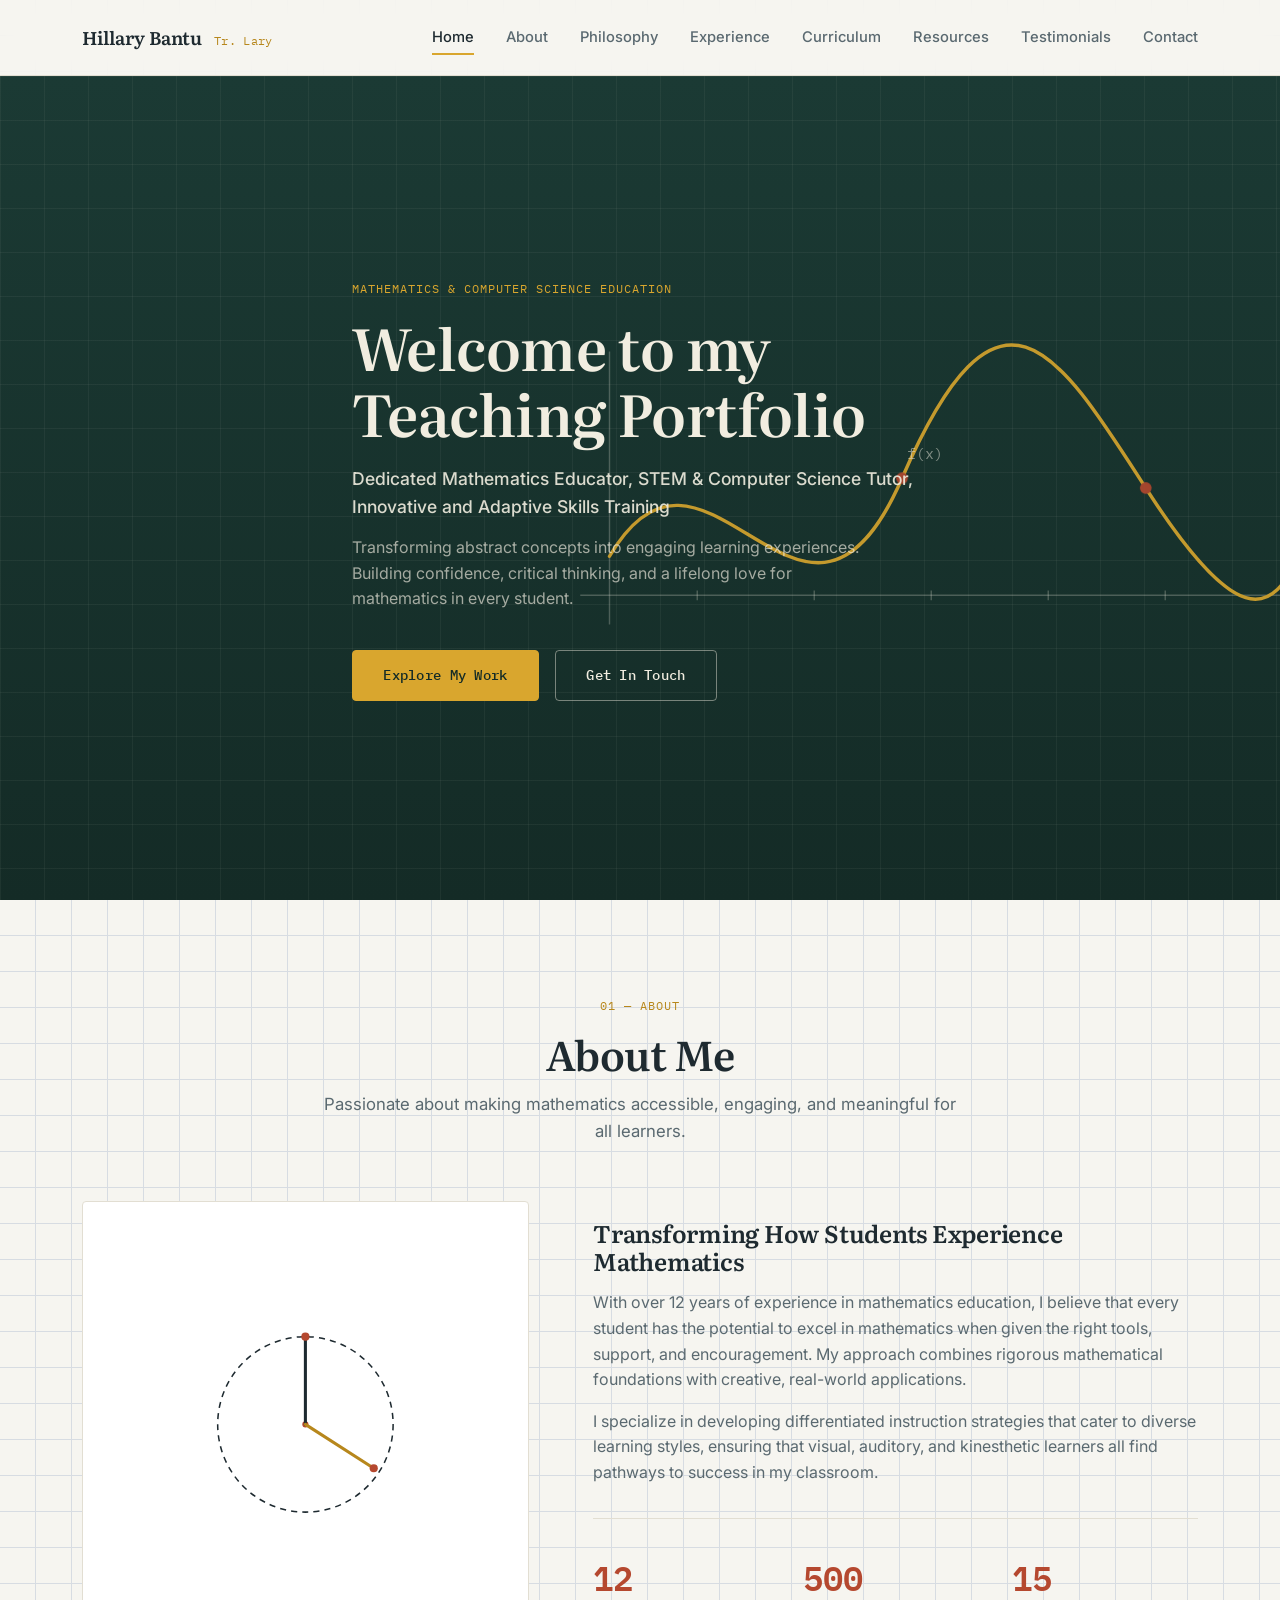
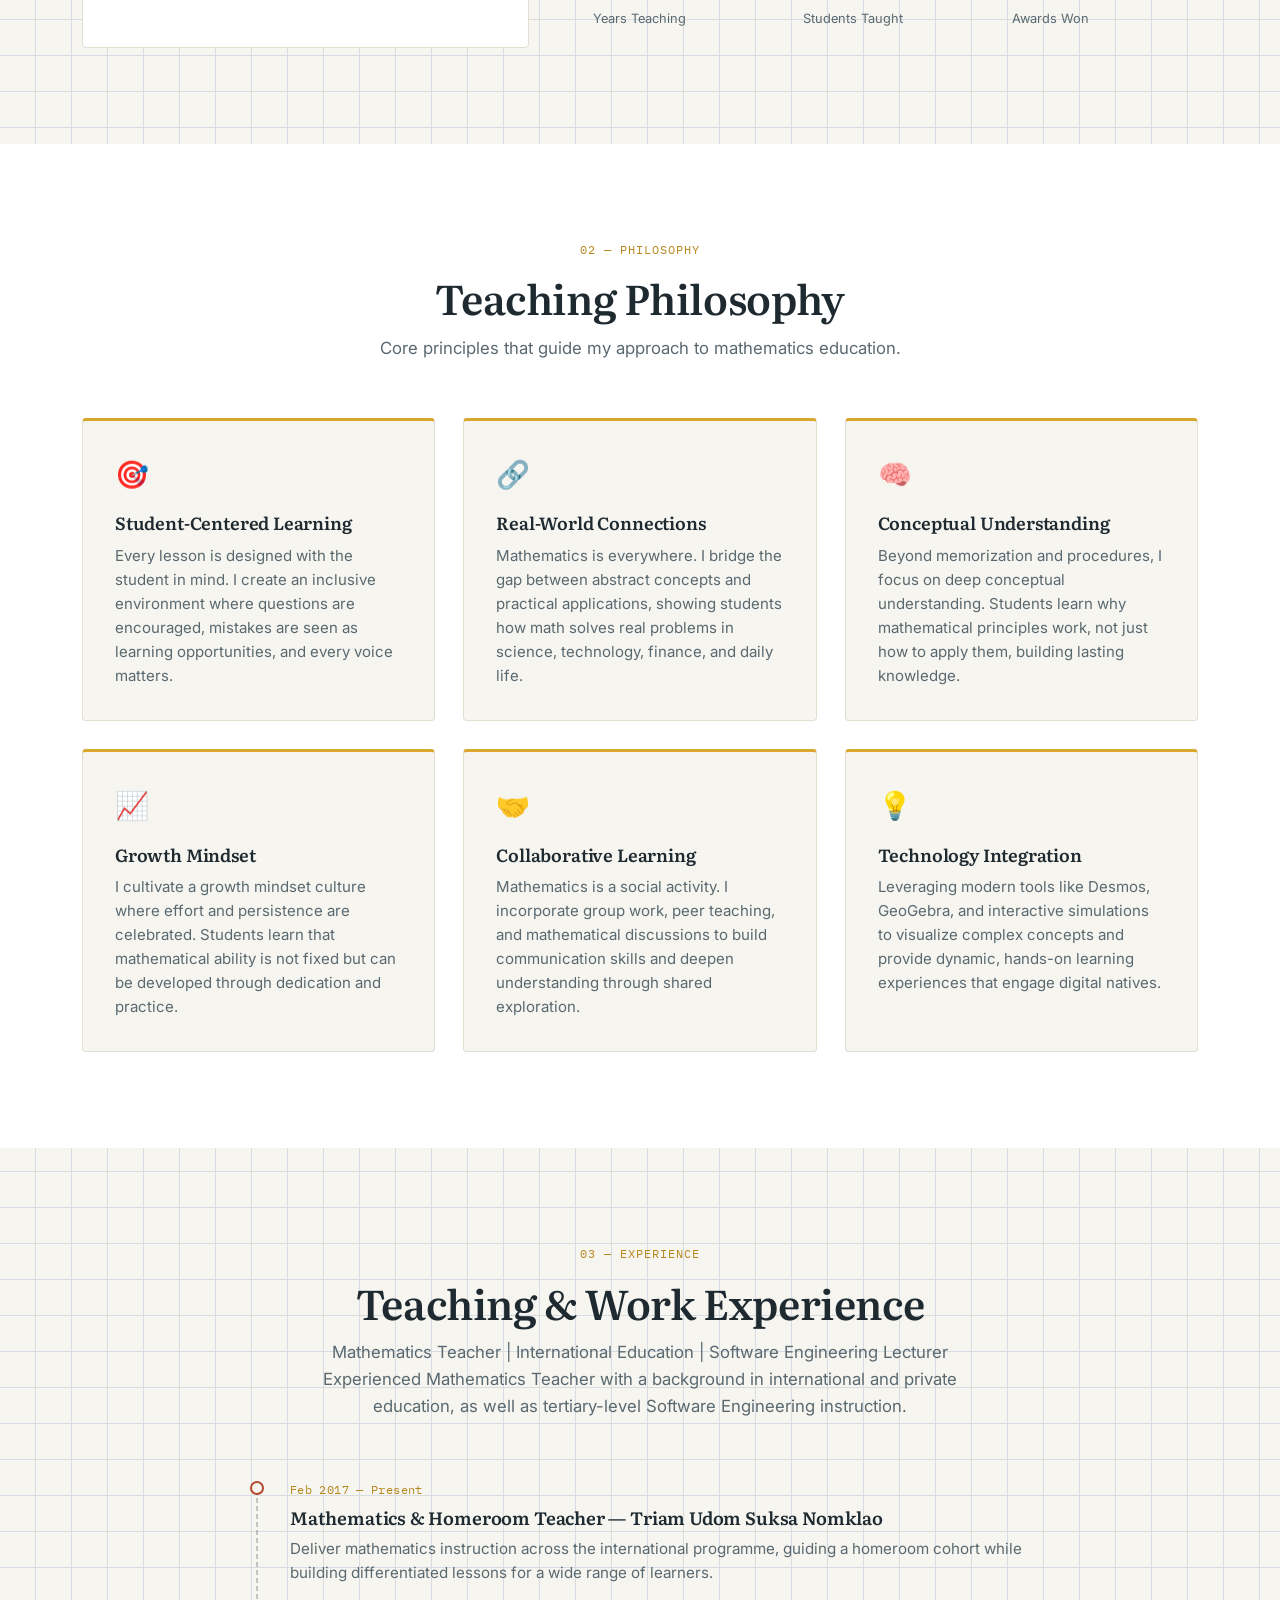
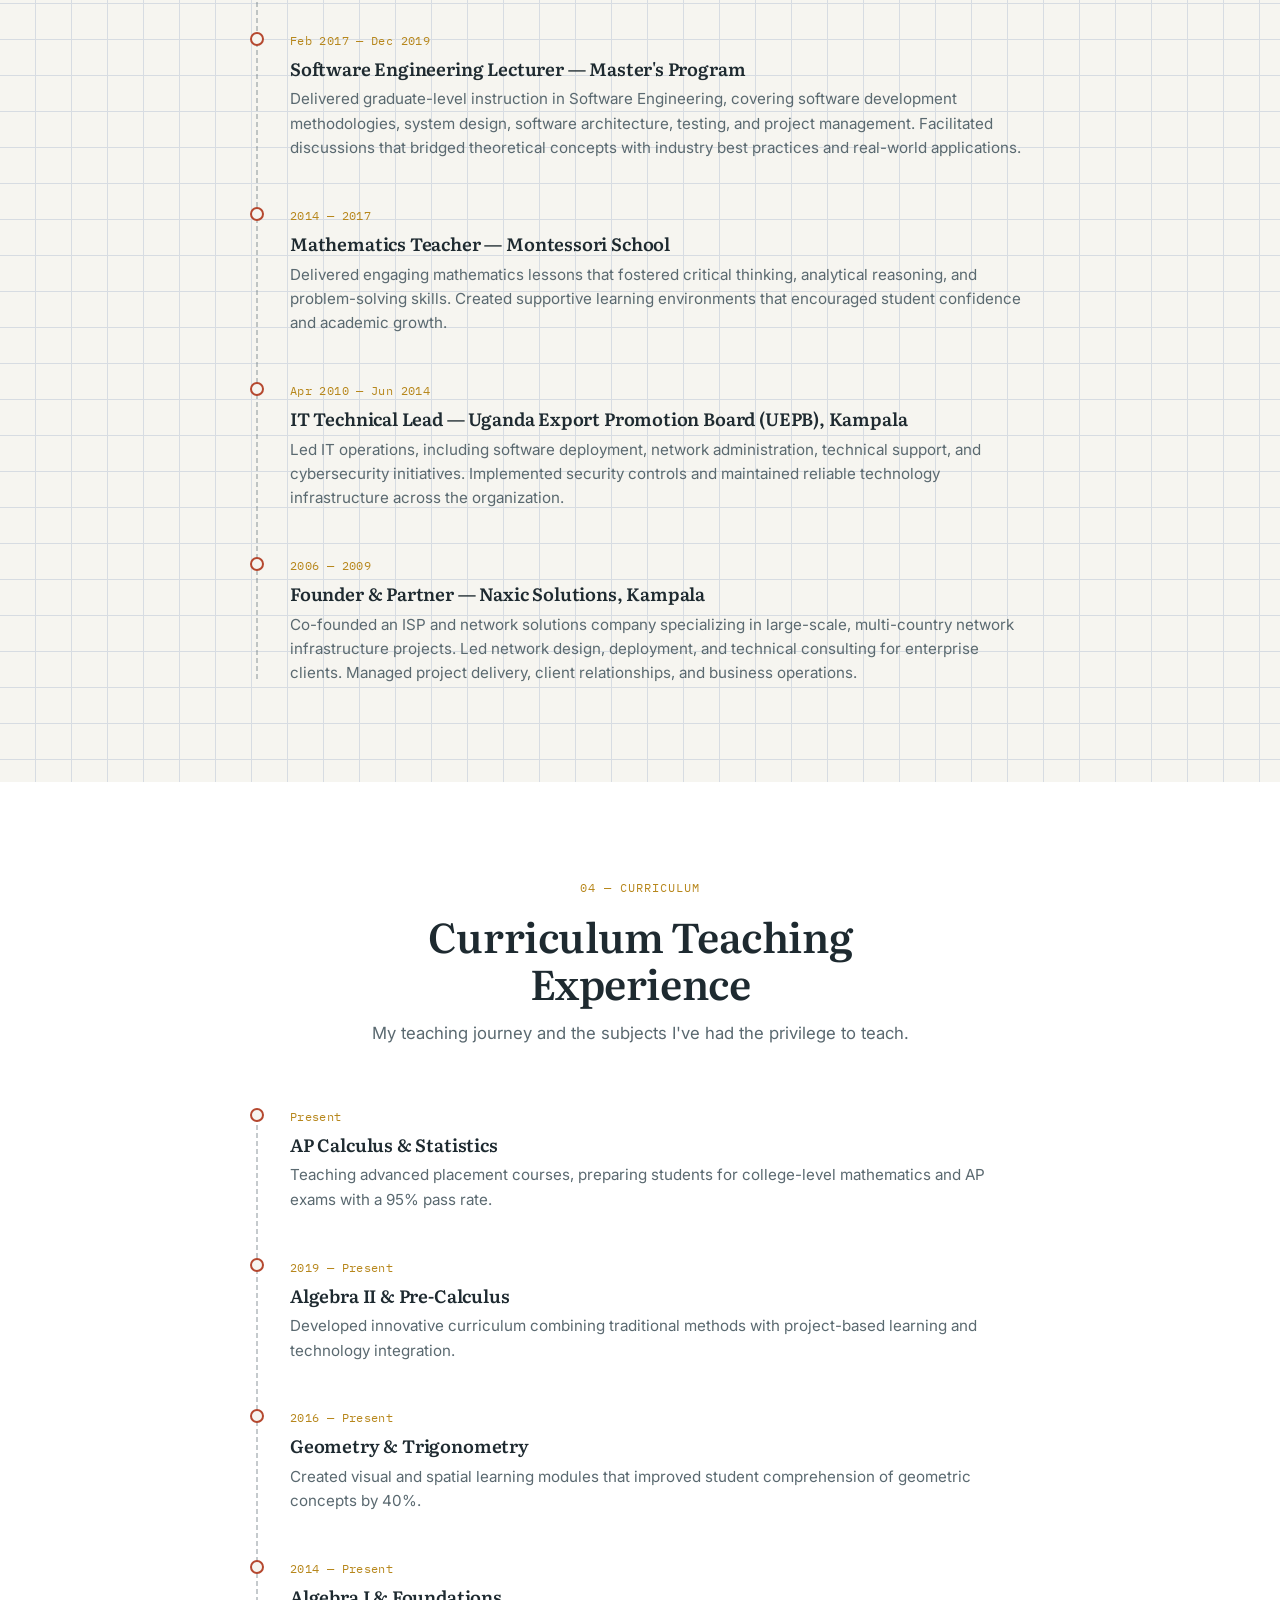
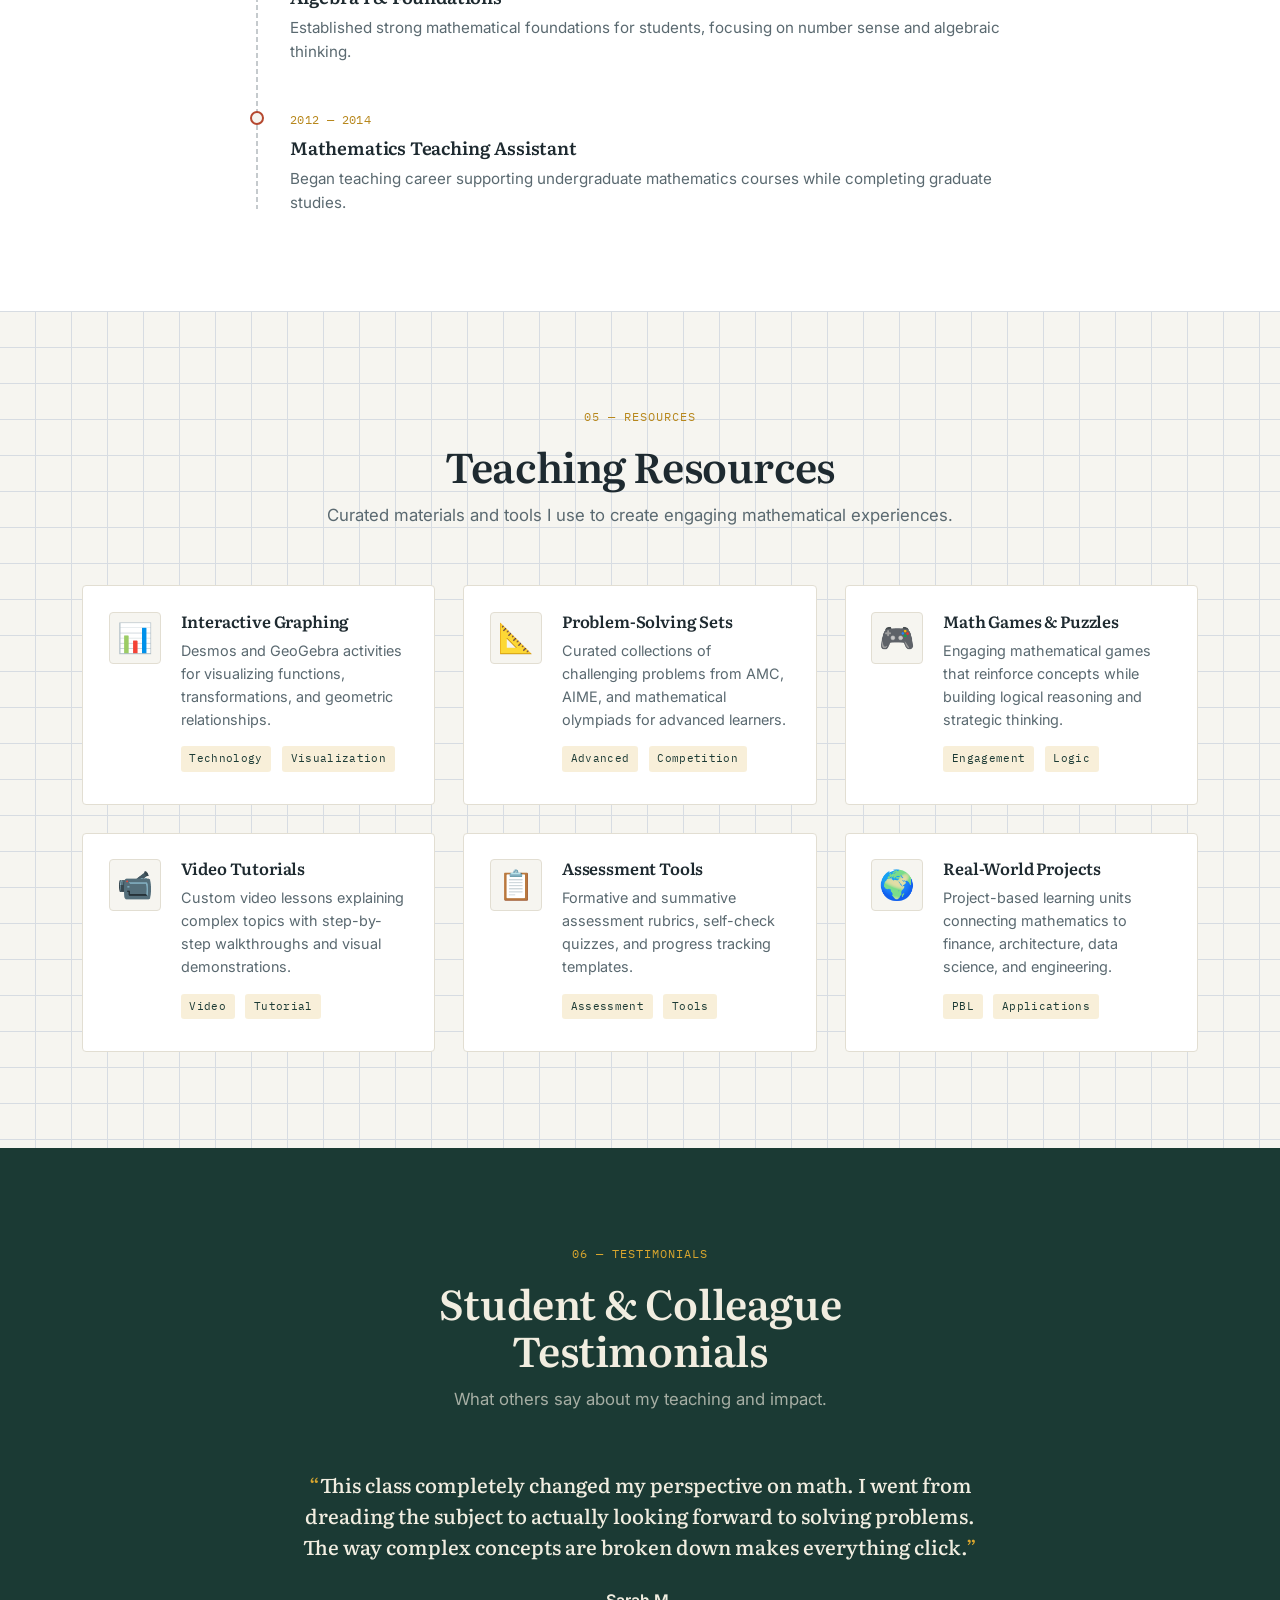
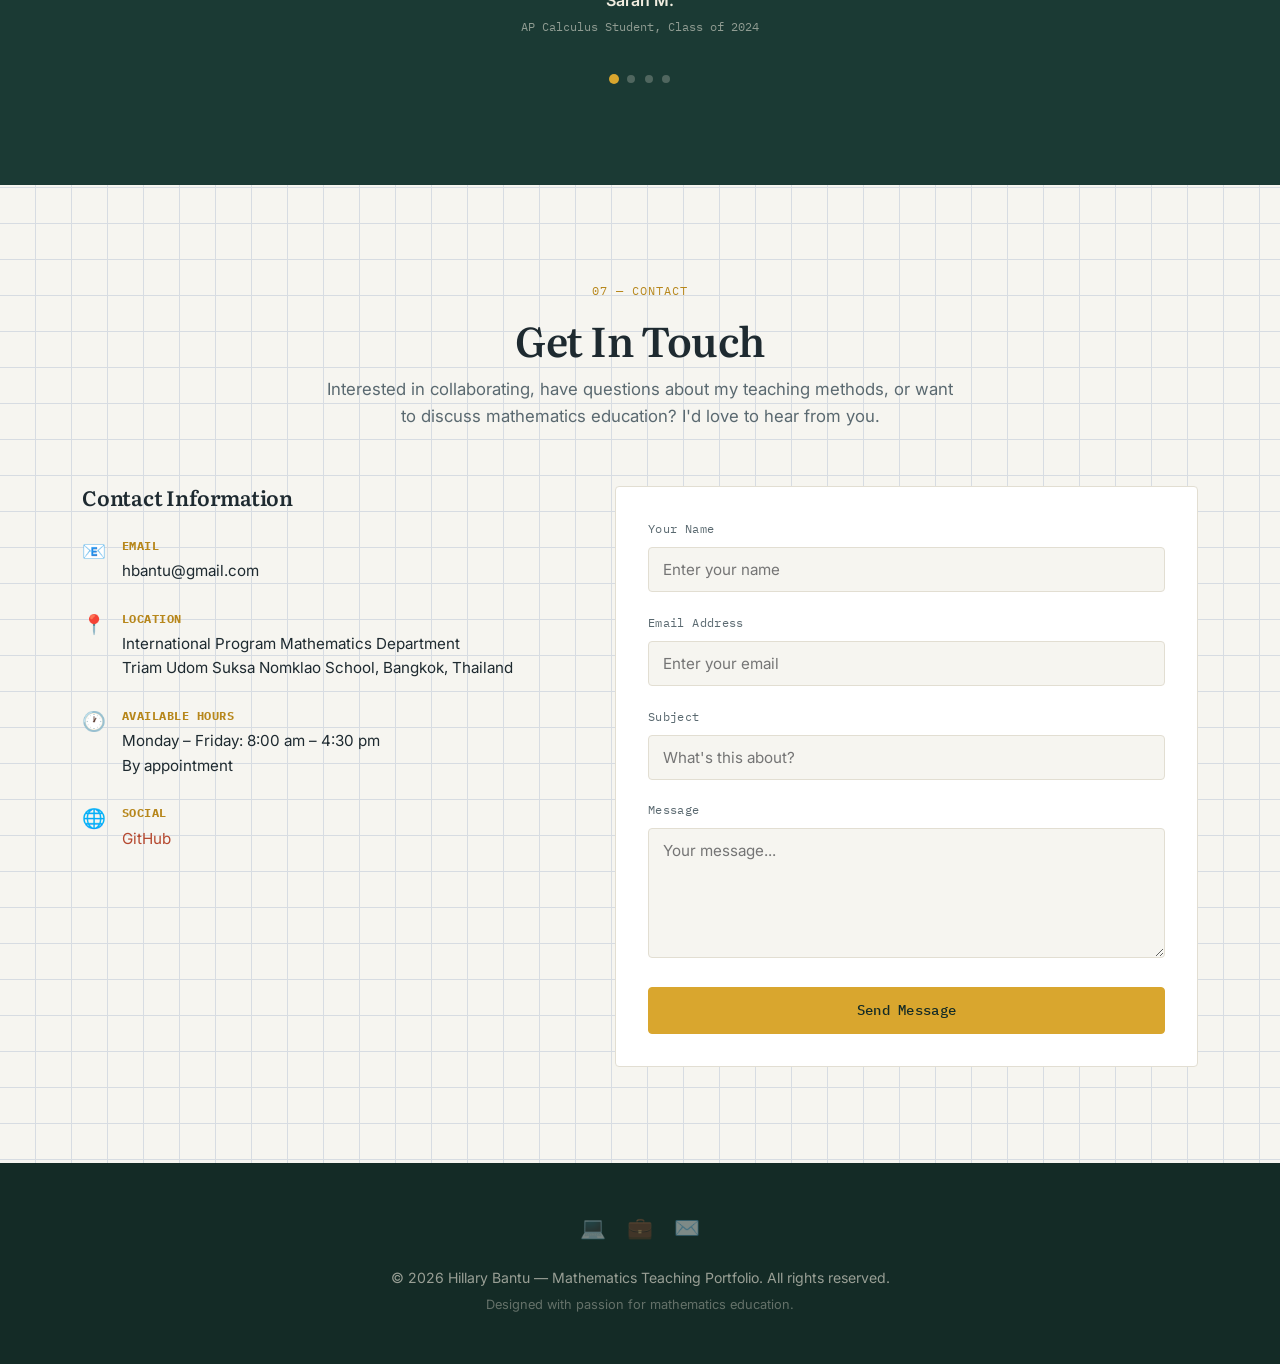
==== index.html @ 043aad36 "Revamp design, accessibility, and scripts Large visual and behavior overhaul: replaced and refactore" ====
<!DOCTYPE html>
<html lang="en">
<head>
    <meta charset="UTF-8">
    <meta name="viewport" content="width=device-width, initial-scale=1.0">
    <title>Mr. Hillary Bantu — Teaching Profile</title>
    <meta name="description" content="Professional mathematics teaching portfolio showcasing curriculum, resources, and educational philosophy.">

    <!-- CSS -->
    <link rel="stylesheet" href="css/style.css">

    <!-- Google Fonts: Literata (display), Inter (body), IBM Plex Mono (data / labels) -->
    <link rel="preconnect" href="https://fonts.googleapis.com">
    <link rel="preconnect" href="https://fonts.gstatic.com" crossorigin>
    <link href="https://fonts.googleapis.com/css2?family=Literata:opsz,wght@7..72,500;7..72,600;7..72,700&family=Inter:wght@400;500;600;700&family=IBM+Plex+Mono:wght@400;500;600&display=swap" rel="stylesheet">

    <!-- Favicon -->
    <link rel="icon" href="data:image/svg+xml,<svg xmlns='http://www.w3.org/2000/svg' viewBox='0 0 100 100'><text y='.9em' font-size='90'>📐</text></svg>">
</head>
<body>

    <!-- Navigation -->
    <nav class="navbar">
        <div class="nav-container">
            <a href="#home" class="logo">Hillary Bantu <span>Tr. Lary</span></a>
            <ul class="nav-links">
                <li><a href="#home" class="active">Home</a></li>
                <li><a href="#about">About</a></li>
                <li><a href="#philosophy">Philosophy</a></li>
                <li><a href="#experience">Experience</a></li>
                <li><a href="#curriculum">Curriculum</a></li>
                <li><a href="#resources">Resources</a></li>
                <li><a href="#testimonials">Testimonials</a></li>
                <li><a href="#contact">Contact</a></li>
            </ul>
            <button class="mobile-menu-btn" aria-label="Toggle menu" aria-expanded="false">☰</button>
        </div>
    </nav>

    <!-- Hero Section -->
    <section id="home" class="hero">
        <div class="hero-grid-overlay" aria-hidden="true"></div>

        <svg class="hero-plot" viewBox="0 0 800 320" preserveAspectRatio="xMidYMid meet" aria-hidden="true">
            <line class="axis-line" x1="30" y1="270" x2="770" y2="270"></line>
            <line class="axis-line" x1="60" y1="300" x2="60" y2="20"></line>
            <g class="tick-marks">
                <line x1="150" y1="265" x2="150" y2="275"></line>
                <line x1="270" y1="265" x2="270" y2="275"></line>
                <line x1="390" y1="265" x2="390" y2="275"></line>
                <line x1="510" y1="265" x2="510" y2="275"></line>
                <line x1="630" y1="265" x2="630" y2="275"></line>
                <line x1="750" y1="265" x2="750" y2="275"></line>
            </g>
            <path class="plot-curve" pathLength="1000"
                d="M 60 230 C 160 60, 260 380, 360 150 S 520 20, 610 160 S 740 300, 770 220"></path>
            <circle class="plot-point" cx="360" cy="150" r="6"></circle>
            <circle class="plot-point" cx="610" cy="160" r="6"></circle>
            <text class="plot-label" x="365" y="130">f(x)</text>
        </svg>

        <div class="hero-content">
            <p class="eyebrow">Mathematics &amp; Computer Science Education</p>
            <h1>Welcome to my Teaching Portfolio</h1>
            <p class="subtitle">Dedicated Mathematics Educator, STEM &amp; Computer Science Tutor, Innovative and Adaptive Skills Training</p>
            <p class="tagline">Transforming abstract concepts into engaging learning experiences. Building confidence, critical thinking, and a lifelong love for mathematics in every student.</p>
            <div class="hero-buttons">
                <a href="#about" class="btn btn-primary">Explore My Work</a>
                <a href="#contact" class="btn btn-outline">Get In Touch</a>
            </div>
        </div>
    </section>

    <!-- About Section -->
    <section id="about" class="about">
        <div class="container">
            <div class="section-header fade-in">
                <p class="eyebrow">01 — About</p>
                <h2>About Me</h2>
                <p>Passionate about making mathematics accessible, engaging, and meaningful for all learners.</p>
            </div>

            <div class="about-grid">
                <div class="about-image fade-in">
                    <div class="img-placeholder">
                        <svg viewBox="0 0 240 240" class="compass-icon" aria-hidden="true">
                            <circle cx="120" cy="120" r="86" class="compass-circle"></circle>
                            <circle cx="120" cy="120" r="3" class="compass-pivot"></circle>
                            <line x1="120" y1="120" x2="120" y2="34" class="compass-leg compass-leg-a"></line>
                            <line x1="120" y1="120" x2="187" y2="163" class="compass-leg compass-leg-b"></line>
                            <circle cx="120" cy="34" r="4" class="compass-tip"></circle>
                            <circle cx="187" cy="163" r="4" class="compass-tip"></circle>
                        </svg>
                    </div>
                </div>
                <div class="about-content fade-in">
                    <h3>Transforming How Students Experience Mathematics</h3>
                    <p>With over 12 years of experience in mathematics education, I believe that every student has the potential to excel in mathematics when given the right tools, support, and encouragement. My approach combines rigorous mathematical foundations with creative, real-world applications.</p>
                    <p>I specialize in developing differentiated instruction strategies that cater to diverse learning styles, ensuring that visual, auditory, and kinesthetic learners all find pathways to success in my classroom.</p>

                    <div class="stats">
                        <div class="stat-item">
                            <span class="stat-number" data-value="12">0</span>
                            <span class="stat-label">Years Teaching</span>
                        </div>
                        <div class="stat-item">
                            <span class="stat-number" data-value="500">0</span>
                            <span class="stat-label">Students Taught</span>
                        </div>
                        <div class="stat-item">
                            <span class="stat-number" data-value="15">0</span>
                            <span class="stat-label">Awards Won</span>
                        </div>
                    </div>
                </div>
            </div>
        </div>
    </section>

    <!-- Teaching Philosophy -->
    <section id="philosophy" class="philosophy">
        <div class="container">
            <div class="section-header fade-in">
                <p class="eyebrow">02 — Philosophy</p>
                <h2>Teaching Philosophy</h2>
                <p>Core principles that guide my approach to mathematics education.</p>
            </div>

            <div class="philosophy-cards">
                <div class="card fade-in">
                    <div class="card-icon">🎯</div>
                    <h3>Student-Centered Learning</h3>
                    <p>Every lesson is designed with the student in mind. I create an inclusive environment where questions are encouraged, mistakes are seen as learning opportunities, and every voice matters.</p>
                </div>

                <div class="card fade-in">
                    <div class="card-icon">🔗</div>
                    <h3>Real-World Connections</h3>
                    <p>Mathematics is everywhere. I bridge the gap between abstract concepts and practical applications, showing students how math solves real problems in science, technology, finance, and daily life.</p>
                </div>

                <div class="card fade-in">
                    <div class="card-icon">🧠</div>
                    <h3>Conceptual Understanding</h3>
                    <p>Beyond memorization and procedures, I focus on deep conceptual understanding. Students learn why mathematical principles work, not just how to apply them, building lasting knowledge.</p>
                </div>

                <div class="card fade-in">
                    <div class="card-icon">📈</div>
                    <h3>Growth Mindset</h3>
                    <p>I cultivate a growth mindset culture where effort and persistence are celebrated. Students learn that mathematical ability is not fixed but can be developed through dedication and practice.</p>
                </div>

                <div class="card fade-in">
                    <div class="card-icon">🤝</div>
                    <h3>Collaborative Learning</h3>
                    <p>Mathematics is a social activity. I incorporate group work, peer teaching, and mathematical discussions to build communication skills and deepen understanding through shared exploration.</p>
                </div>

                <div class="card fade-in">
                    <div class="card-icon">💡</div>
                    <h3>Technology Integration</h3>
                    <p>Leveraging modern tools like Desmos, GeoGebra, and interactive simulations to visualize complex concepts and provide dynamic, hands-on learning experiences that engage digital natives.</p>
                </div>
            </div>
        </div>
    </section>

    <!-- Experience Section -->
    <section id="experience" class="curriculum">
        <div class="container">
            <div class="section-header fade-in">
                <p class="eyebrow">03 — Experience</p>
                <h2>Teaching &amp; Work Experience</h2>
                <p>Mathematics Teacher | International Education | Software Engineering Lecturer</p>
                <p>Experienced Mathematics Teacher with a background in international and private education, as well as tertiary-level Software Engineering instruction.</p>
            </div>

            <div class="timeline">
                <div class="timeline-item fade-in">
                    <div class="timeline-dot"></div>
                    <div class="timeline-content">
                        <span class="year">Feb 2017 — Present</span>
                        <h3>Mathematics &amp; Homeroom Teacher — Triam Udom Suksa Nomklao</h3>
                        <p>Deliver mathematics instruction across the international programme, guiding a homeroom cohort while building differentiated lessons for a wide range of learners.</p>
                    </div>
                </div>

                <div class="timeline-item fade-in">
                    <div class="timeline-dot"></div>
                    <div class="timeline-content">
                        <span class="year">Feb 2017 — Dec 2019</span>
                        <h3>Software Engineering Lecturer — Master's Program</h3>
                        <p>Delivered graduate-level instruction in Software Engineering, covering software development methodologies, system design, software architecture, testing, and project management. Facilitated discussions that bridged theoretical concepts with industry best practices and real-world applications.</p>
                    </div>
                </div>

                <div class="timeline-item fade-in">
                    <div class="timeline-dot"></div>
                    <div class="timeline-content">
                        <span class="year">2014 — 2017</span>
                        <h3>Mathematics Teacher — Montessori School</h3>
                        <p>Delivered engaging mathematics lessons that fostered critical thinking, analytical reasoning, and problem-solving skills. Created supportive learning environments that encouraged student confidence and academic growth.</p>
                    </div>
                </div>

                <div class="timeline-item fade-in">
                    <div class="timeline-dot"></div>
                    <div class="timeline-content">
                        <span class="year">Apr 2010 — Jun 2014</span>
                        <h3>IT Technical Lead — Uganda Export Promotion Board (UEPB), Kampala</h3>
                        <p>Led IT operations, including software deployment, network administration, technical support, and cybersecurity initiatives. Implemented security controls and maintained reliable technology infrastructure across the organization.</p>
                    </div>
                </div>

                <div class="timeline-item fade-in">
                    <div class="timeline-dot"></div>
                    <div class="timeline-content">
                        <span class="year">2006 — 2009</span>
                        <h3>Founder &amp; Partner — Naxic Solutions, Kampala</h3>
                        <p>Co-founded an ISP and network solutions company specializing in large-scale, multi-country network infrastructure projects. Led network design, deployment, and technical consulting for enterprise clients. Managed project delivery, client relationships, and business operations.</p>
                    </div>
                </div>
            </div>
        </div>
    </section>

    <!-- Curriculum Section -->
    <section id="curriculum" class="curriculum curriculum-alt">
        <div class="container">
            <div class="section-header fade-in">
                <p class="eyebrow">04 — Curriculum</p>
                <h2>Curriculum Teaching Experience</h2>
                <p>My teaching journey and the subjects I've had the privilege to teach.</p>
            </div>

            <div class="timeline">
                <div class="timeline-item fade-in">
                    <div class="timeline-dot"></div>
                    <div class="timeline-content">
                        <span class="year">Present</span>
                        <h3>AP Calculus &amp; Statistics</h3>
                        <p>Teaching advanced placement courses, preparing students for college-level mathematics and AP exams with a 95% pass rate.</p>
                    </div>
                </div>

                <div class="timeline-item fade-in">
                    <div class="timeline-dot"></div>
                    <div class="timeline-content">
                        <span class="year">2019 — Present</span>
                        <h3>Algebra II &amp; Pre-Calculus</h3>
                        <p>Developed innovative curriculum combining traditional methods with project-based learning and technology integration.</p>
                    </div>
                </div>

                <div class="timeline-item fade-in">
                    <div class="timeline-dot"></div>
                    <div class="timeline-content">
                        <span class="year">2016 — Present</span>
                        <h3>Geometry &amp; Trigonometry</h3>
                        <p>Created visual and spatial learning modules that improved student comprehension of geometric concepts by 40%.</p>
                    </div>
                </div>

                <div class="timeline-item fade-in">
                    <div class="timeline-dot"></div>
                    <div class="timeline-content">
                        <span class="year">2014 — Present</span>
                        <h3>Algebra I &amp; Foundations</h3>
                        <p>Established strong mathematical foundations for students, focusing on number sense and algebraic thinking.</p>
                    </div>
                </div>

                <div class="timeline-item fade-in">
                    <div class="timeline-dot"></div>
                    <div class="timeline-content">
                        <span class="year">2012 — 2014</span>
                        <h3>Mathematics Teaching Assistant</h3>
                        <p>Began teaching career supporting undergraduate mathematics courses while completing graduate studies.</p>
                    </div>
                </div>
            </div>
        </div>
    </section>

    <!-- Resources Section -->
    <section id="resources" class="resources">
        <div class="container">
            <div class="section-header fade-in">
                <p class="eyebrow">05 — Resources</p>
                <h2>Teaching Resources</h2>
                <p>Curated materials and tools I use to create engaging mathematical experiences.</p>
            </div>

            <div class="resources-grid">
                <div class="resource-card fade-in">
                    <div class="resource-img">📊</div>
                    <div class="resource-info">
                        <h3>Interactive Graphing</h3>
                        <p>Desmos and GeoGebra activities for visualizing functions, transformations, and geometric relationships.</p>
                        <span class="resource-tag">Technology</span>
                        <span class="resource-tag">Visualization</span>
                    </div>
                </div>

                <div class="resource-card fade-in">
                    <div class="resource-img">📐</div>
                    <div class="resource-info">
                        <h3>Problem-Solving Sets</h3>
                        <p>Curated collections of challenging problems from AMC, AIME, and mathematical olympiads for advanced learners.</p>
                        <span class="resource-tag">Advanced</span>
                        <span class="resource-tag">Competition</span>
                    </div>
                </div>

                <div class="resource-card fade-in">
                    <div class="resource-img">🎮</div>
                    <div class="resource-info">
                        <h3>Math Games &amp; Puzzles</h3>
                        <p>Engaging mathematical games that reinforce concepts while building logical reasoning and strategic thinking.</p>
                        <span class="resource-tag">Engagement</span>
                        <span class="resource-tag">Logic</span>
                    </div>
                </div>

                <div class="resource-card fade-in">
                    <div class="resource-img">📹</div>
                    <div class="resource-info">
                        <h3>Video Tutorials</h3>
                        <p>Custom video lessons explaining complex topics with step-by-step walkthroughs and visual demonstrations.</p>
                        <span class="resource-tag">Video</span>
                        <span class="resource-tag">Tutorial</span>
                    </div>
                </div>

                <div class="resource-card fade-in">
                    <div class="resource-img">📋</div>
                    <div class="resource-info">
                        <h3>Assessment Tools</h3>
                        <p>Formative and summative assessment rubrics, self-check quizzes, and progress tracking templates.</p>
                        <span class="resource-tag">Assessment</span>
                        <span class="resource-tag">Tools</span>
                    </div>
                </div>

                <div class="resource-card fade-in">
                    <div class="resource-img">🌍</div>
                    <div class="resource-info">
                        <h3>Real-World Projects</h3>
                        <p>Project-based learning units connecting mathematics to finance, architecture, data science, and engineering.</p>
                        <span class="resource-tag">PBL</span>
                        <span class="resource-tag">Applications</span>
                    </div>
                </div>
            </div>
        </div>
    </section>

    <!-- Testimonials Section -->
    <section id="testimonials" class="testimonials">
        <div class="container">
            <div class="section-header fade-in">
                <p class="eyebrow">06 — Testimonials</p>
                <h2>Student &amp; Colleague Testimonials</h2>
                <p>What others say about my teaching and impact.</p>
            </div>

            <div class="testimonials-slider">
                <div class="testimonial active">
                    <p class="testimonial-text">This class completely changed my perspective on math. I went from dreading the subject to actually looking forward to solving problems. The way complex concepts are broken down makes everything click.</p>
                    <div class="testimonial-author">Sarah M.</div>
                    <div class="testimonial-role">AP Calculus Student, Class of 2024</div>
                </div>

                <div class="testimonial">
                    <p class="testimonial-text">An exceptional educator who truly understands how to reach every student. The differentiated instruction strategies implemented have significantly improved our department's overall performance metrics.</p>
                    <div class="testimonial-author">Dr. James Wilson</div>
                    <div class="testimonial-role">Department Chair, Mathematics</div>
                </div>

                <div class="testimonial">
                    <p class="testimonial-text">I never thought I could understand calculus, but the visual explanations and patient guidance made it possible. I scored a 5 on my AP exam and I'm now majoring in engineering!</p>
                    <div class="testimonial-author">Michael T.</div>
                    <div class="testimonial-role">Former Student, Currently at MIT</div>
                </div>

                <div class="testimonial">
                    <p class="testimonial-text">The collaborative learning environment created in this classroom is remarkable. Students support each other and mathematical discussions happen naturally. A model for modern math education.</p>
                    <div class="testimonial-author">Lisa Chen</div>
                    <div class="testimonial-role">Peer Teacher, Mathematics Department</div>
                </div>

                <div class="slider-dots">
                    <button class="dot active" aria-label="Testimonial 1"></button>
                    <button class="dot" aria-label="Testimonial 2"></button>
                    <button class="dot" aria-label="Testimonial 3"></button>
                    <button class="dot" aria-label="Testimonial 4"></button>
                </div>
            </div>
        </div>
    </section>

    <!-- Contact Section -->
    <section id="contact" class="contact">
        <div class="container">
            <div class="section-header fade-in">
                <p class="eyebrow">07 — Contact</p>
                <h2>Get In Touch</h2>
                <p>Interested in collaborating, have questions about my teaching methods, or want to discuss mathematics education? I'd love to hear from you.</p>
            </div>

            <div class="contact-grid">
                <div class="contact-info fade-in">
                    <h3>Contact Information</h3>

                    <div class="contact-item">
                        <i>📧</i>
                        <div>
                            <strong>Email</strong>
                            <p>hbantu@gmail.com</p>
                        </div>
                    </div>

                    <div class="contact-item">
                        <i>📍</i>
                        <div>
                            <strong>Location</strong>
                            <p>International Program Mathematics Department<br>Triam Udom Suksa Nomklao School, Bangkok, Thailand</p>
                        </div>
                    </div>

                    <div class="contact-item">
                        <i>🕐</i>
                        <div>
                            <strong>Available Hours</strong>
                            <p>Monday – Friday: 8:00 am – 4:30 pm<br>By appointment</p>
                        </div>
                    </div>

                    <div class="contact-item">
                        <i>🌐</i>
                        <div>
                            <strong>Social</strong>
                            <p><a href="https://github.com/larybantu">GitHub</a></p>
                        </div>
                    </div>
                </div>

                <form class="contact-form fade-in" action="send-email.php" method="POST">
                    <div class="form-group">
                        <label for="name">Your Name</label>
                        <input type="text" id="name" name="name" placeholder="Enter your name" required>
                    </div>

                    <div class="form-group">
                        <label for="email">Email Address</label>
                        <input type="email" id="email" name="email" placeholder="Enter your email" required>
                    </div>

                    <div class="form-group">
                        <label for="subject">Subject</label>
                        <input type="text" id="subject" name="subject" placeholder="What's this about?">
                    </div>

                    <div class="form-group">
                        <label for="message">Message</label>
                        <textarea id="message" name="message" placeholder="Your message..." required></textarea>
                    </div>

                    <button type="submit" class="btn btn-primary">Send Message</button>
                </form>
            </div>
        </div>
    </section>

    <!-- Footer -->
    <footer>
        <div class="container">
            <div class="social-links">
                <a href="https://github.com/larybantu" aria-label="GitHub">💻</a>
                <a href="#" aria-label="LinkedIn">💼</a>
                <a href="mailto:hbantu@gmail.com" aria-label="Email">✉️</a>
            </div>
            <p>&copy; <span class="current-year">2024</span> Hillary Bantu — Mathematics Teaching Portfolio. All rights reserved.</p>
            <p class="footer-note">Designed with passion for mathematics education.</p>
        </div>
    </footer>

    <!-- Back to Top Button -->
    <button class="back-to-top" aria-label="Back to top">↑</button>

    <!-- JavaScript -->
    <script src="js/main.js"></script>
</body>
</html>
---- css/style.css ----
/* ==========================================================================
   Design tokens
   ========================================================================== */
:root {
  /* Color */
  --paper: #f6f5f0;
  --paper-line: #d7dce2;
  --ink: #1e2a30;
  --ink-soft: #5a6970;
  --chalkboard: #1b3a34;
  --chalkboard-dark: #142b26;
  --chalk: #f1ede0;
  --gold: #d9a62e;
  --gold-dark: #b7871c;
  --brick: #b5482f;
  --card-bg: #ffffff;
  --border: #e2ded2;

  /* Type */
  --font-display: "Literata", "Georgia", serif;
  --font-body: "Inter", -apple-system, BlinkMacSystemFont, sans-serif;
  --font-mono: "IBM Plex Mono", "SFMono-Regular", Menlo, monospace;

  /* Layout */
  --max-width: 1180px;
  --radius: 4px;
  --nav-height: 76px;

  /* Motion */
  --ease: cubic-bezier(0.4, 0, 0.2, 1);
}

/* ==========================================================================
   Reset & base
   ========================================================================== */
* { box-sizing: border-box; margin: 0; padding: 0; }

html { scroll-behavior: smooth; scroll-padding-top: var(--nav-height); }

body {
  font-family: var(--font-body);
  color: var(--ink);
  background-color: var(--paper);
  background-image:
    linear-gradient(var(--paper-line) 1px, transparent 1px),
    linear-gradient(90deg, var(--paper-line) 1px, transparent 1px);
  background-size: 36px 36px;
  background-position: -1px -1px;
  line-height: 1.6;
  -webkit-font-smoothing: antialiased;
}

img { max-width: 100%; display: block; }

a { color: inherit; text-decoration: none; }

ul { list-style: none; }

h1, h2, h3 {
  font-family: var(--font-display);
  font-weight: 600;
  color: var(--ink);
  line-height: 1.15;
  letter-spacing: -0.01em;
}

h2 { font-size: clamp(1.9rem, 3.2vw, 2.6rem); }
h3 { font-size: 1.2rem; font-weight: 600; }

p { color: var(--ink-soft); }

.container {
  max-width: var(--max-width);
  margin: 0 auto;
  padding: 0 2rem;
}

.eyebrow {
  font-family: var(--font-mono);
  font-size: 0.78rem;
  letter-spacing: 0.08em;
  text-transform: uppercase;
  color: var(--gold-dark);
  margin-bottom: 0.9rem;
  display: inline-block;
}

.section-header {
  max-width: 640px;
  margin: 0 auto 3.5rem;
  text-align: center;
}

.section-header h2 { margin-bottom: 0.85rem; }
.section-header .eyebrow { display: block; }
.section-header > p:not(.eyebrow) { font-size: 1.05rem; }

section { padding: 6rem 0; position: relative; }

/* Reveal-on-scroll utility */
.fade-in {
  opacity: 0;
  transform: translateY(18px);
  transition: opacity 0.7s var(--ease), transform 0.7s var(--ease);
}
.fade-in.visible { opacity: 1; transform: translateY(0); }

@media (prefers-reduced-motion: reduce) {
  html { scroll-behavior: auto; }
  .fade-in { opacity: 1; transform: none; transition: none; }
  * { animation-duration: 0.001ms !important; animation-iteration-count: 1 !important; transition-duration: 0.001ms !important; }
}

/* ==========================================================================
   Buttons
   ========================================================================== */
.btn {
  display: inline-flex;
  align-items: center;
  justify-content: center;
  padding: 0.85rem 1.9rem;
  font-family: var(--font-mono);
  font-size: 0.85rem;
  font-weight: 500;
  letter-spacing: 0.02em;
  border-radius: var(--radius);
  border: 1.5px solid transparent;
  cursor: pointer;
  transition: transform 0.25s var(--ease), background-color 0.25s var(--ease), border-color 0.25s var(--ease), color 0.25s var(--ease);
}
.btn:hover { transform: translateY(-2px); }
.btn:focus-visible { outline: 2px solid var(--gold); outline-offset: 3px; }

.btn-primary {
  background-color: var(--gold);
  color: var(--chalkboard-dark);
  border-color: var(--gold);
}
.btn-primary:hover { background-color: #e8b94a; }

.btn-outline {
  background-color: transparent;
  color: var(--chalk);
  border-color: rgba(241, 237, 224, 0.45);
}
.btn-outline:hover { border-color: var(--chalk); background-color: rgba(241, 237, 224, 0.08); }

/* ==========================================================================
   Navigation
   ========================================================================== */
.navbar {
  position: sticky;
  top: 0;
  z-index: 100;
  height: var(--nav-height);
  display: flex;
  align-items: center;
  background-color: rgba(246, 245, 240, 0.85);
  backdrop-filter: blur(10px);
  border-bottom: 1px solid var(--border);
}

.nav-container {
  width: 100%;
  max-width: var(--max-width);
  margin: 0 auto;
  padding: 0 2rem;
  display: flex;
  align-items: center;
  justify-content: space-between;
}

.logo {
  font-family: var(--font-display);
  font-size: 1.15rem;
  font-weight: 600;
  color: var(--ink);
}
.logo span {
  font-family: var(--font-mono);
  font-size: 0.72rem;
  font-weight: 400;
  color: var(--gold-dark);
  margin-left: 0.5rem;
  letter-spacing: 0.03em;
}

.nav-links {
  display: flex;
  gap: 2rem;
}

.nav-links a {
  position: relative;
  font-size: 0.92rem;
  font-weight: 500;
  color: var(--ink-soft);
  padding: 0.4rem 0;
  transition: color 0.2s var(--ease);
}
.nav-links a::after {
  content: "";
  position: absolute;
  left: 0;
  bottom: -2px;
  width: 100%;
  height: 2px;
  background-color: var(--gold);
  transform: scaleX(0);
  transform-origin: left;
  transition: transform 0.25s var(--ease);
}
.nav-links a:hover { color: var(--ink); }
.nav-links a:hover::after,
.nav-links a.active::after { transform: scaleX(1); }
.nav-links a.active { color: var(--ink); }

.mobile-menu-btn {
  display: none;
  background: none;
  border: none;
  font-size: 1.4rem;
  cursor: pointer;
  color: var(--ink);
}

/* ==========================================================================
   Hero
   ========================================================================== */
.hero {
  min-height: calc(100vh - var(--nav-height));
  display: flex;
  align-items: center;
  position: relative;
  overflow: hidden;
  background-color: var(--chalkboard);
  background-image: linear-gradient(180deg, var(--chalkboard) 0%, var(--chalkboard-dark) 100%);
  padding: 4rem 0;
}

.hero-grid-overlay {
  position: absolute;
  inset: 0;
  background-image:
    linear-gradient(rgba(241, 237, 224, 0.05) 1px, transparent 1px),
    linear-gradient(90deg, rgba(241, 237, 224, 0.05) 1px, transparent 1px);
  background-size: 44px 44px;
  pointer-events: none;
}

.hero-plot {
  position: absolute;
  right: -4%;
  top: 50%;
  transform: translateY(-50%);
  width: min(62vw, 780px);
  max-width: 900px;
  opacity: 0.9;
}

.hero-plot .axis-line {
  stroke: rgba(241, 237, 224, 0.28);
  stroke-width: 1.5;
}
.hero-plot .tick-marks line {
  stroke: rgba(241, 237, 224, 0.28);
  stroke-width: 1.5;
}
.hero-plot .plot-curve {
  fill: none;
  stroke: var(--gold);
  stroke-width: 3.5;
  stroke-linecap: round;
  stroke-dasharray: 1000;
  stroke-dashoffset: 1000;
  animation: draw-curve 2.6s var(--ease) 0.4s forwards;
}
.hero-plot .plot-point {
  fill: var(--brick);
  opacity: 0;
  animation: pop-point 0.5s var(--ease) forwards;
}
.hero-plot .plot-point:nth-of-type(1) { animation-delay: 1.6s; }
.hero-plot .plot-point:nth-of-type(2) { animation-delay: 2.4s; }
.hero-plot .plot-label {
  font-family: var(--font-mono);
  font-size: 15px;
  fill: rgba(241, 237, 224, 0.55);
  opacity: 0;
  animation: pop-point 0.6s var(--ease) 2.7s forwards;
}

@keyframes draw-curve {
  to { stroke-dashoffset: 0; }
}
@keyframes pop-point {
  from { opacity: 0; transform: scale(0.4); }
  to { opacity: 1; transform: scale(1); }
}

.hero-content {
  position: relative;
  z-index: 2;
  max-width: 640px;
  padding: 0 2rem;
  margin: 0 auto;
  text-align: left;
}
.hero-content .eyebrow { color: var(--gold); }

.hero-content h1 {
  color: var(--chalk);
  font-size: clamp(2.3rem, 5vw, 3.6rem);
  margin-bottom: 1.2rem;
}

.hero-content .subtitle {
  color: rgba(241, 237, 224, 0.9);
  font-size: 1.1rem;
  font-weight: 500;
  margin-bottom: 0.9rem;
}

.hero-content .tagline {
  color: rgba(241, 237, 224, 0.65);
  font-size: 1rem;
  max-width: 520px;
  margin-bottom: 2.4rem;
}

.hero-buttons { display: flex; gap: 1rem; flex-wrap: wrap; }

/* ==========================================================================
   About
   ========================================================================== */
.about-grid {
  display: grid;
  grid-template-columns: 0.85fr 1.15fr;
  gap: 4rem;
  align-items: center;
}

.img-placeholder {
  aspect-ratio: 1;
  background-color: var(--card-bg);
  border: 1px solid var(--border);
  border-radius: var(--radius);
  display: flex;
  align-items: center;
  justify-content: center;
}

.compass-icon { width: 55%; }
.compass-circle { fill: none; stroke: var(--ink); stroke-width: 1.5; stroke-dasharray: 6 5; }
.compass-pivot, .compass-tip { fill: var(--brick); }
.compass-leg { stroke: var(--ink); stroke-width: 3; stroke-linecap: round; }
.compass-leg-b { stroke: var(--gold-dark); }

.about-content h3 { margin-bottom: 1rem; font-size: 1.5rem; }
.about-content p { margin-bottom: 1rem; }

.stats {
  display: grid;
  grid-template-columns: repeat(3, 1fr);
  gap: 1.5rem;
  margin-top: 2rem;
  padding-top: 2rem;
  border-top: 1px solid var(--border);
}

.stat-number {
  display: block;
  font-family: var(--font-mono);
  font-size: 2.1rem;
  font-weight: 600;
  color: var(--brick);
}
.stat-label {
  display: block;
  font-size: 0.8rem;
  color: var(--ink-soft);
  margin-top: 0.3rem;
}

/* ==========================================================================
   Philosophy cards
   ========================================================================== */
.philosophy { background-color: var(--card-bg); }

.philosophy-cards {
  display: grid;
  grid-template-columns: repeat(auto-fit, minmax(280px, 1fr));
  gap: 1.75rem;
}

.card {
  border: 1px solid var(--border);
  border-top: 3px solid var(--gold);
  border-radius: var(--radius);
  padding: 2rem;
  background-color: var(--paper);
  transition: transform 0.3s var(--ease), box-shadow 0.3s var(--ease);
}
.card:hover {
  transform: translateY(-4px);
  box-shadow: 0 14px 30px -18px rgba(30, 42, 48, 0.35);
}
.card-icon { font-size: 1.7rem; margin-bottom: 1rem; }
.card h3 { margin-bottom: 0.7rem; font-size: 1.1rem; }
.card p { font-size: 0.94rem; }

/* ==========================================================================
   Timeline (Experience & Curriculum)
   ========================================================================== */
.curriculum-alt { background-color: var(--card-bg); }

.timeline {
  position: relative;
  max-width: 780px;
  margin: 0 auto;
  padding-left: 2.5rem;
}
.timeline::before {
  content: "";
  position: absolute;
  left: 6px;
  top: 6px;
  bottom: 6px;
  width: 2px;
  background-image: linear-gradient(var(--ink-soft) 60%, transparent 0%);
  background-size: 2px 8px;
  background-repeat: repeat-y;
  opacity: 0.35;
}

.timeline-item {
  position: relative;
  padding-bottom: 2.6rem;
}
.timeline-item:last-child { padding-bottom: 0; }

.timeline-dot {
  position: absolute;
  left: -2.5rem;
  top: 0.3rem;
  width: 14px;
  height: 14px;
  border-radius: 50%;
  background-color: var(--paper);
  border: 2.5px solid var(--brick);
}

.timeline-content .year {
  font-family: var(--font-mono);
  font-size: 0.78rem;
  color: var(--gold-dark);
  letter-spacing: 0.03em;
}
.timeline-content h3 { margin: 0.4rem 0 0.5rem; font-size: 1.12rem; }
.timeline-content p { font-size: 0.95rem; }

/* ==========================================================================
   Resources
   ========================================================================== */
.resources-grid {
  display: grid;
  grid-template-columns: repeat(auto-fit, minmax(300px, 1fr));
  gap: 1.75rem;
}

.resource-card {
  display: flex;
  gap: 1.25rem;
  background-color: var(--card-bg);
  border: 1px solid var(--border);
  border-radius: var(--radius);
  padding: 1.6rem;
  transition: box-shadow 0.3s var(--ease), transform 0.3s var(--ease);
}
.resource-card:hover {
  transform: translateY(-3px);
  box-shadow: 0 14px 30px -20px rgba(30, 42, 48, 0.4);
}

.resource-img {
  font-size: 1.8rem;
  width: 52px;
  height: 52px;
  flex-shrink: 0;
  display: flex;
  align-items: center;
  justify-content: center;
  background-color: var(--paper);
  border: 1px solid var(--border);
  border-radius: var(--radius);
}

.resource-info h3 { font-size: 1.02rem; margin-bottom: 0.5rem; }
.resource-info p { font-size: 0.9rem; margin-bottom: 0.85rem; }

.resource-tag {
  display: inline-block;
  font-family: var(--font-mono);
  font-size: 0.68rem;
  letter-spacing: 0.03em;
  color: var(--chalkboard);
  background-color: rgba(217, 166, 46, 0.18);
  border-radius: 3px;
  padding: 0.25rem 0.55rem;
  margin: 0 0.4rem 0.4rem 0;
}

/* ==========================================================================
   Testimonials
   ========================================================================== */
.testimonials { background-color: var(--chalkboard); }
.testimonials .section-header h2,
.testimonials .section-header .eyebrow { color: var(--chalk); }
.testimonials .section-header .eyebrow { color: var(--gold); }
.testimonials .section-header > p:not(.eyebrow) { color: rgba(241, 237, 224, 0.65); }

.testimonials-slider {
  max-width: 700px;
  margin: 0 auto;
  text-align: center;
  min-height: 220px;
}

.testimonial {
  display: none;
  animation: fade-testimonial 0.5s var(--ease);
}
.testimonial.active { display: block; }

@keyframes fade-testimonial {
  from { opacity: 0; transform: translateY(8px); }
  to { opacity: 1; transform: translateY(0); }
}

.testimonial-text {
  font-family: var(--font-display);
  font-size: 1.25rem;
  font-weight: 500;
  color: var(--chalk);
  line-height: 1.55;
  margin-bottom: 1.6rem;
}
.testimonial-text::before { content: "\201C"; color: var(--gold); }
.testimonial-text::after { content: "\201D"; color: var(--gold); }

.testimonial-author {
  font-weight: 600;
  color: var(--chalk);
}
.testimonial-role {
  font-family: var(--font-mono);
  font-size: 0.78rem;
  color: rgba(241, 237, 224, 0.55);
  margin-top: 0.2rem;
}

.slider-dots {
  display: flex;
  justify-content: center;
  gap: 0.6rem;
  margin-top: 2.4rem;
}
.dot {
  width: 8px;
  height: 8px;
  border-radius: 50%;
  border: none;
  background-color: rgba(241, 237, 224, 0.25);
  cursor: pointer;
  transition: background-color 0.25s var(--ease), transform 0.25s var(--ease);
}
.dot.active { background-color: var(--gold); transform: scale(1.25); }
.dot:focus-visible { outline: 2px solid var(--gold); outline-offset: 3px; }

/* ==========================================================================
   Contact
   ========================================================================== */
.contact-grid {
  display: grid;
  grid-template-columns: 0.9fr 1.1fr;
  gap: 3.5rem;
}

.contact-info h3 { margin-bottom: 1.6rem; font-size: 1.3rem; }

.contact-item {
  display: flex;
  gap: 1rem;
  margin-bottom: 1.6rem;
}
.contact-item i { font-style: normal; font-size: 1.2rem; }
.contact-item strong {
  display: block;
  font-family: var(--font-mono);
  font-size: 0.75rem;
  letter-spacing: 0.04em;
  text-transform: uppercase;
  color: var(--gold-dark);
  margin-bottom: 0.25rem;
}
.contact-item p { color: var(--ink); font-size: 0.95rem; }
.contact-item a { color: var(--brick); border-bottom: 1px solid transparent; transition: border-color 0.2s var(--ease); }
.contact-item a:hover { border-color: var(--brick); }

.contact-form {
  background-color: var(--card-bg);
  border: 1px solid var(--border);
  border-radius: var(--radius);
  padding: 2rem;
}

.form-group { margin-bottom: 1.3rem; }
.form-group label {
  display: block;
  font-family: var(--font-mono);
  font-size: 0.78rem;
  letter-spacing: 0.03em;
  color: var(--ink-soft);
  margin-bottom: 0.5rem;
}
.form-group input,
.form-group textarea {
  width: 100%;
  padding: 0.75rem 0.9rem;
  font-family: var(--font-body);
  font-size: 0.95rem;
  color: var(--ink);
  background-color: var(--paper);
  border: 1px solid var(--border);
  border-radius: var(--radius);
  transition: border-color 0.2s var(--ease), box-shadow 0.2s var(--ease);
}
.form-group input:focus,
.form-group textarea:focus {
  outline: none;
  border-color: var(--gold-dark);
  box-shadow: 0 0 0 3px rgba(217, 166, 46, 0.18);
}
.form-group textarea { min-height: 130px; resize: vertical; }

.contact-form .btn { width: 100%; }

/* ==========================================================================
   Footer
   ========================================================================== */
footer {
  background-color: var(--chalkboard-dark);
  color: rgba(241, 237, 224, 0.6);
  padding: 3rem 0;
  text-align: center;
}

.social-links {
  display: flex;
  justify-content: center;
  gap: 1.3rem;
  margin-bottom: 1.4rem;
  font-size: 1.3rem;
}
.social-links a { opacity: 0.75; transition: opacity 0.2s var(--ease), transform 0.2s var(--ease); }
.social-links a:hover { opacity: 1; transform: translateY(-2px); }

footer p { color: inherit; font-size: 0.88rem; }
.footer-note { margin-top: 0.4rem; font-size: 0.8rem; opacity: 0.6; }

/* ==========================================================================
   Back to top
   ========================================================================== */
.back-to-top {
  position: fixed;
  right: 1.75rem;
  bottom: 1.75rem;
  width: 46px;
  height: 46px;
  border-radius: 50%;
  border: none;
  background-color: var(--gold);
  color: var(--chalkboard-dark);
  font-size: 1.1rem;
  cursor: pointer;
  display: flex;
  align-items: center;
  justify-content: center;
  opacity: 0;
  visibility: hidden;
  transform: translateY(10px);
  transition: opacity 0.3s var(--ease), transform 0.3s var(--ease), visibility 0.3s;
  z-index: 90;
  box-shadow: 0 10px 24px -10px rgba(27, 58, 52, 0.5);
}
.back-to-top.visible { opacity: 1; visibility: visible; transform: translateY(0); }
.back-to-top:hover { transform: translateY(-3px); }
.back-to-top:focus-visible { outline: 2px solid var(--chalkboard); outline-offset: 3px; }

/* ==========================================================================
   Responsive
   ========================================================================== */
@media (max-width: 900px) {
  .about-grid { grid-template-columns: 1fr; gap: 2.5rem; }
  .img-placeholder { max-width: 280px; margin: 0 auto; }
  .contact-grid { grid-template-columns: 1fr; }
  .hero-plot { opacity: 0.35; width: 90vw; right: 5%; }
}

@media (max-width: 768px) {
  section { padding: 4.5rem 0; }
  .container { padding: 0 1.4rem; }

  .nav-links {
    position: fixed;
    top: var(--nav-height);
    left: 0;
    right: 0;
    background-color: var(--paper);
    border-bottom: 1px solid var(--border);
    flex-direction: column;
    gap: 0;
    max-height: 0;
    overflow: hidden;
    transition: max-height 0.3s var(--ease);
  }
  .nav-links.open { max-height: 480px; }
  .nav-links li { width: 100%; }
  .nav-links a { display: block; padding: 1rem 1.4rem; }
  .nav-links a::after { display: none; }
  .mobile-menu-btn { display: block; }

  .hero-content { text-align: left; }
  .hero-buttons { flex-direction: column; align-items: stretch; }

  .stats { grid-template-columns: repeat(3, 1fr); gap: 0.75rem; }
  .stat-number { font-size: 1.5rem; }
}

@media (max-width: 480px) {
  .timeline { padding-left: 1.8rem; }
  .timeline-dot { left: -1.8rem; }
}
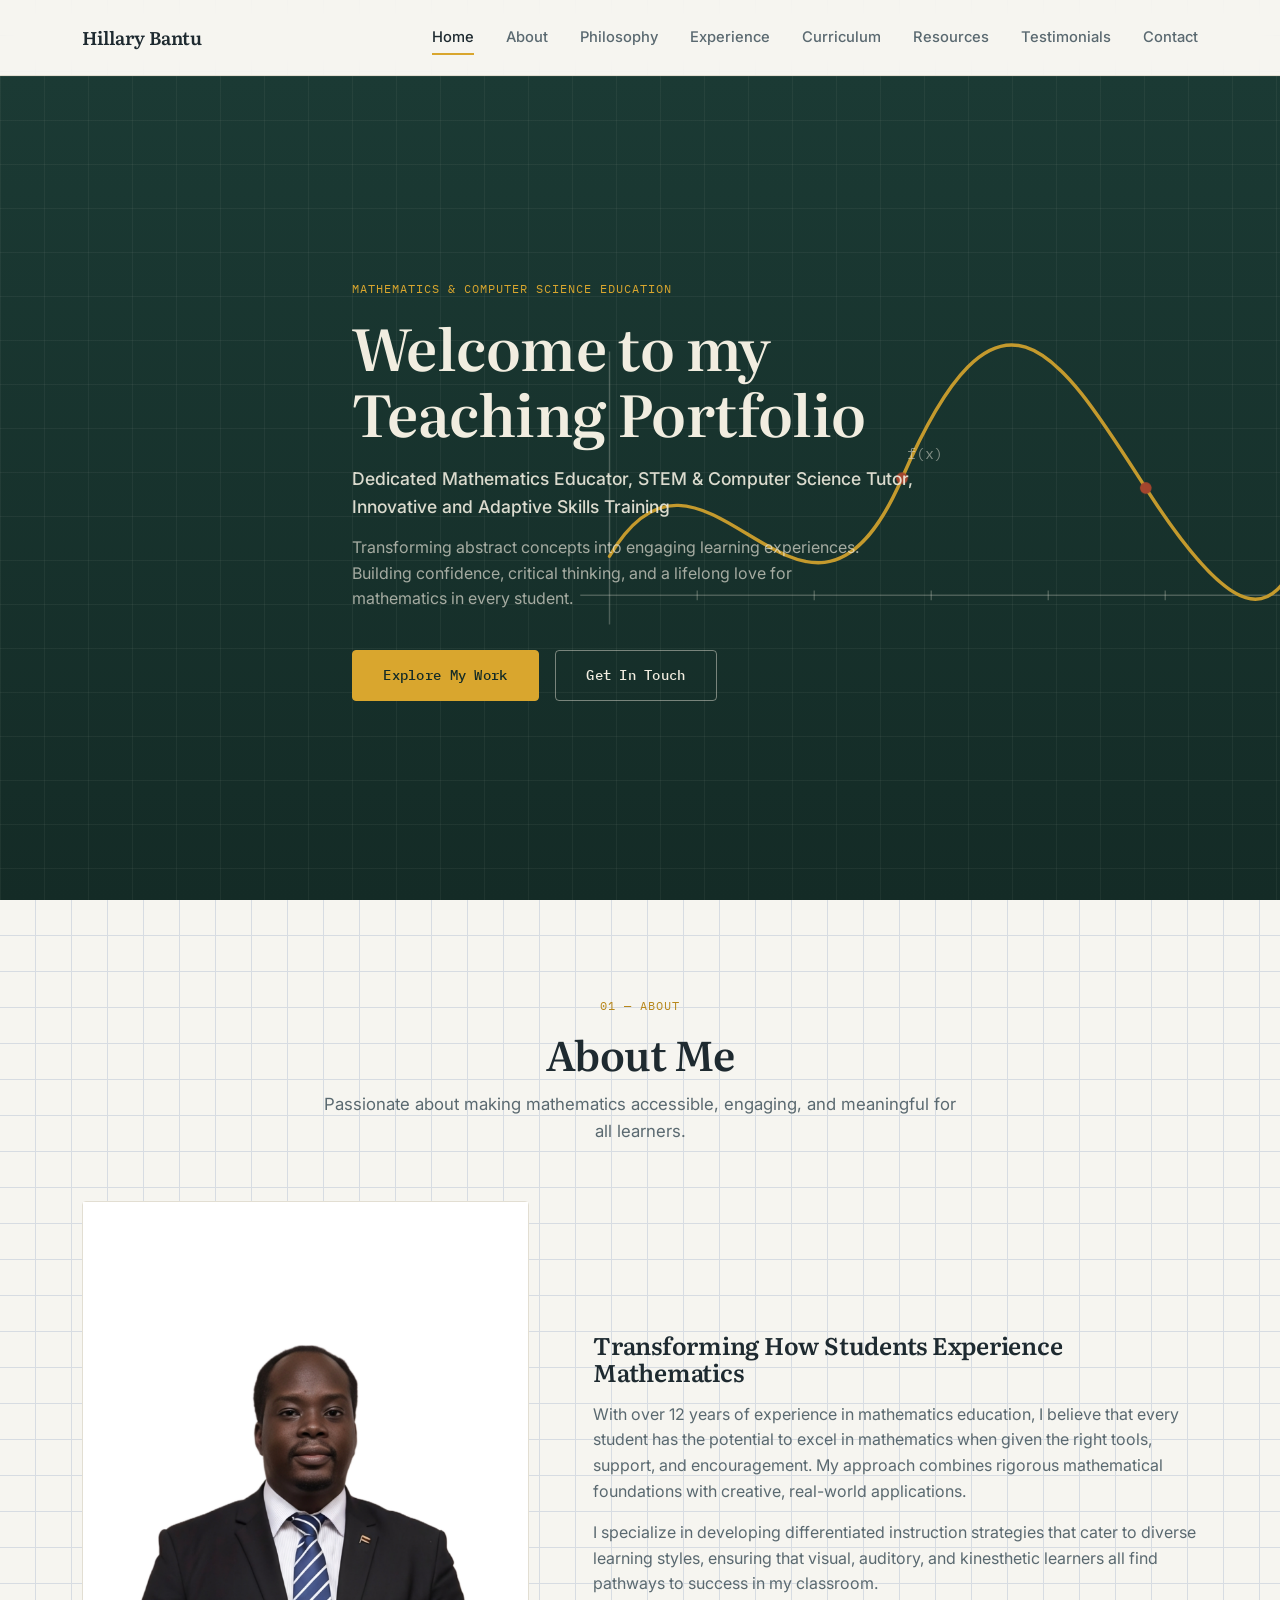
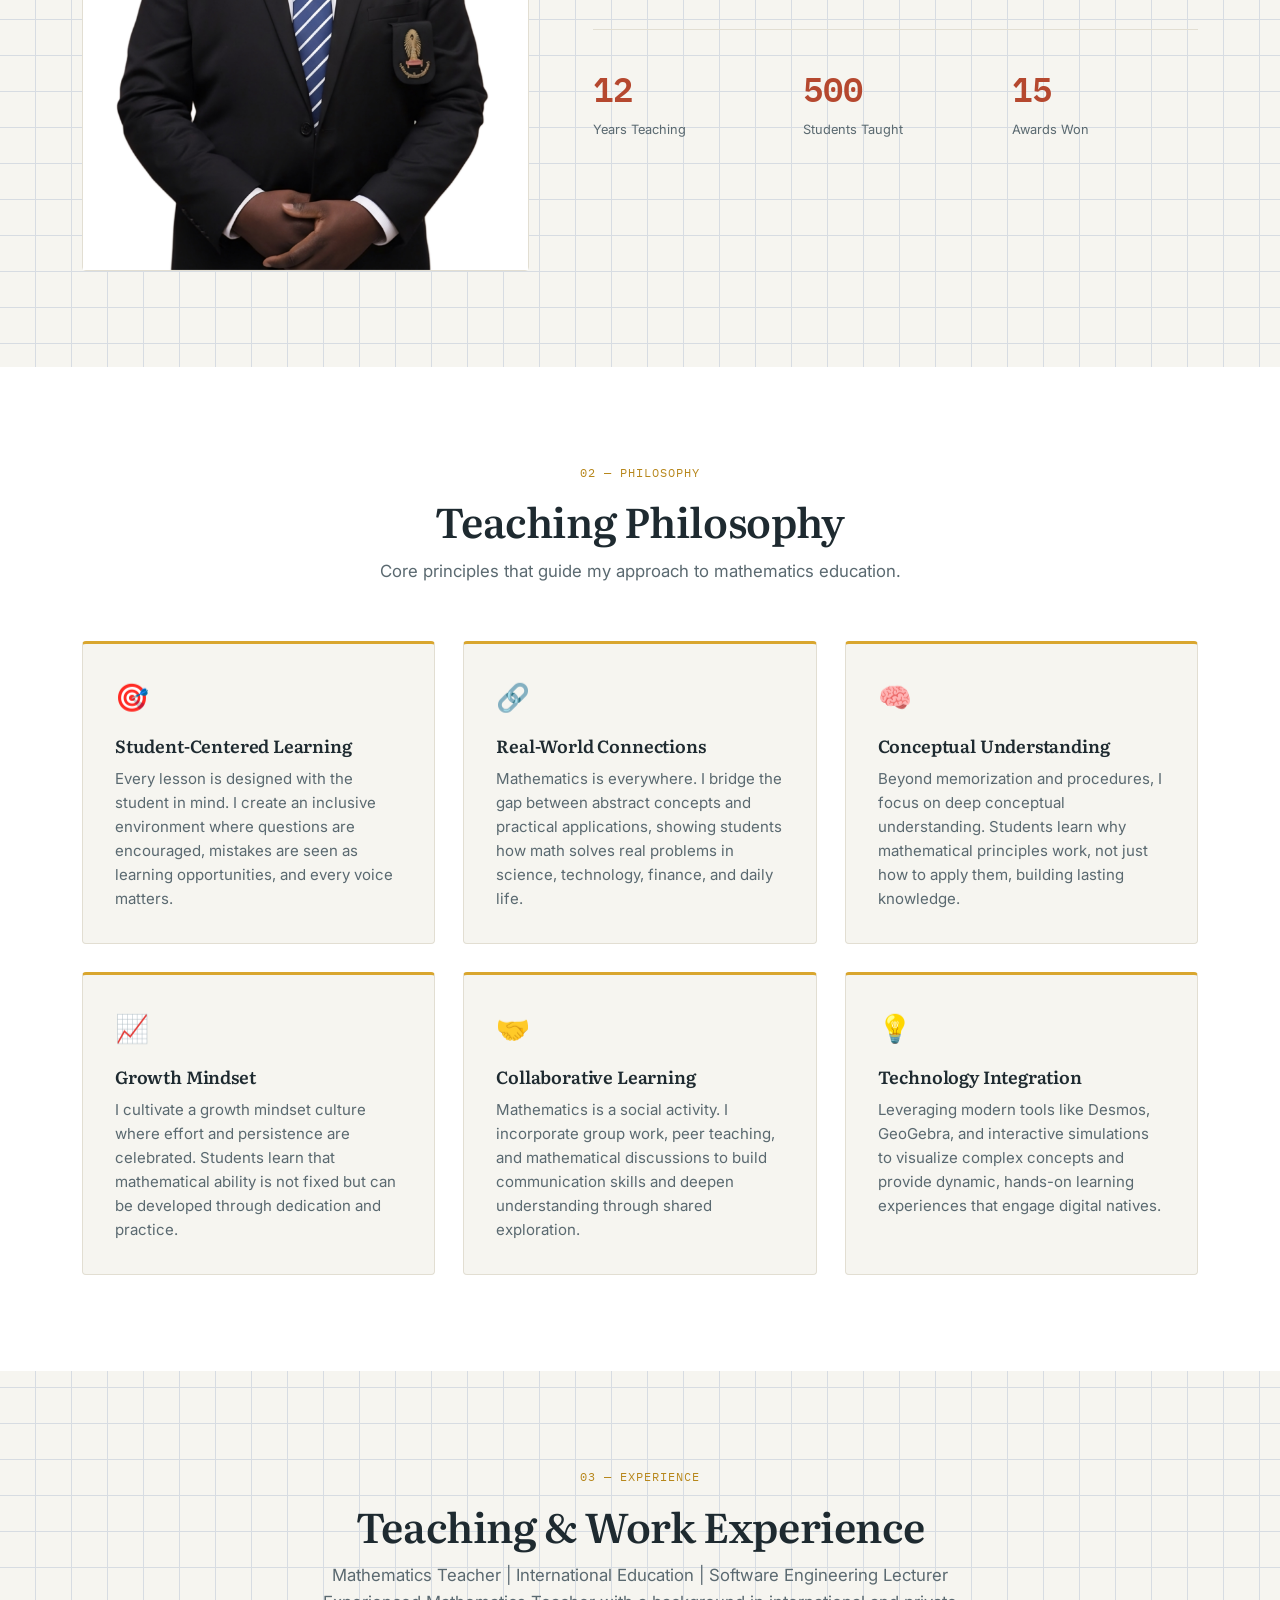
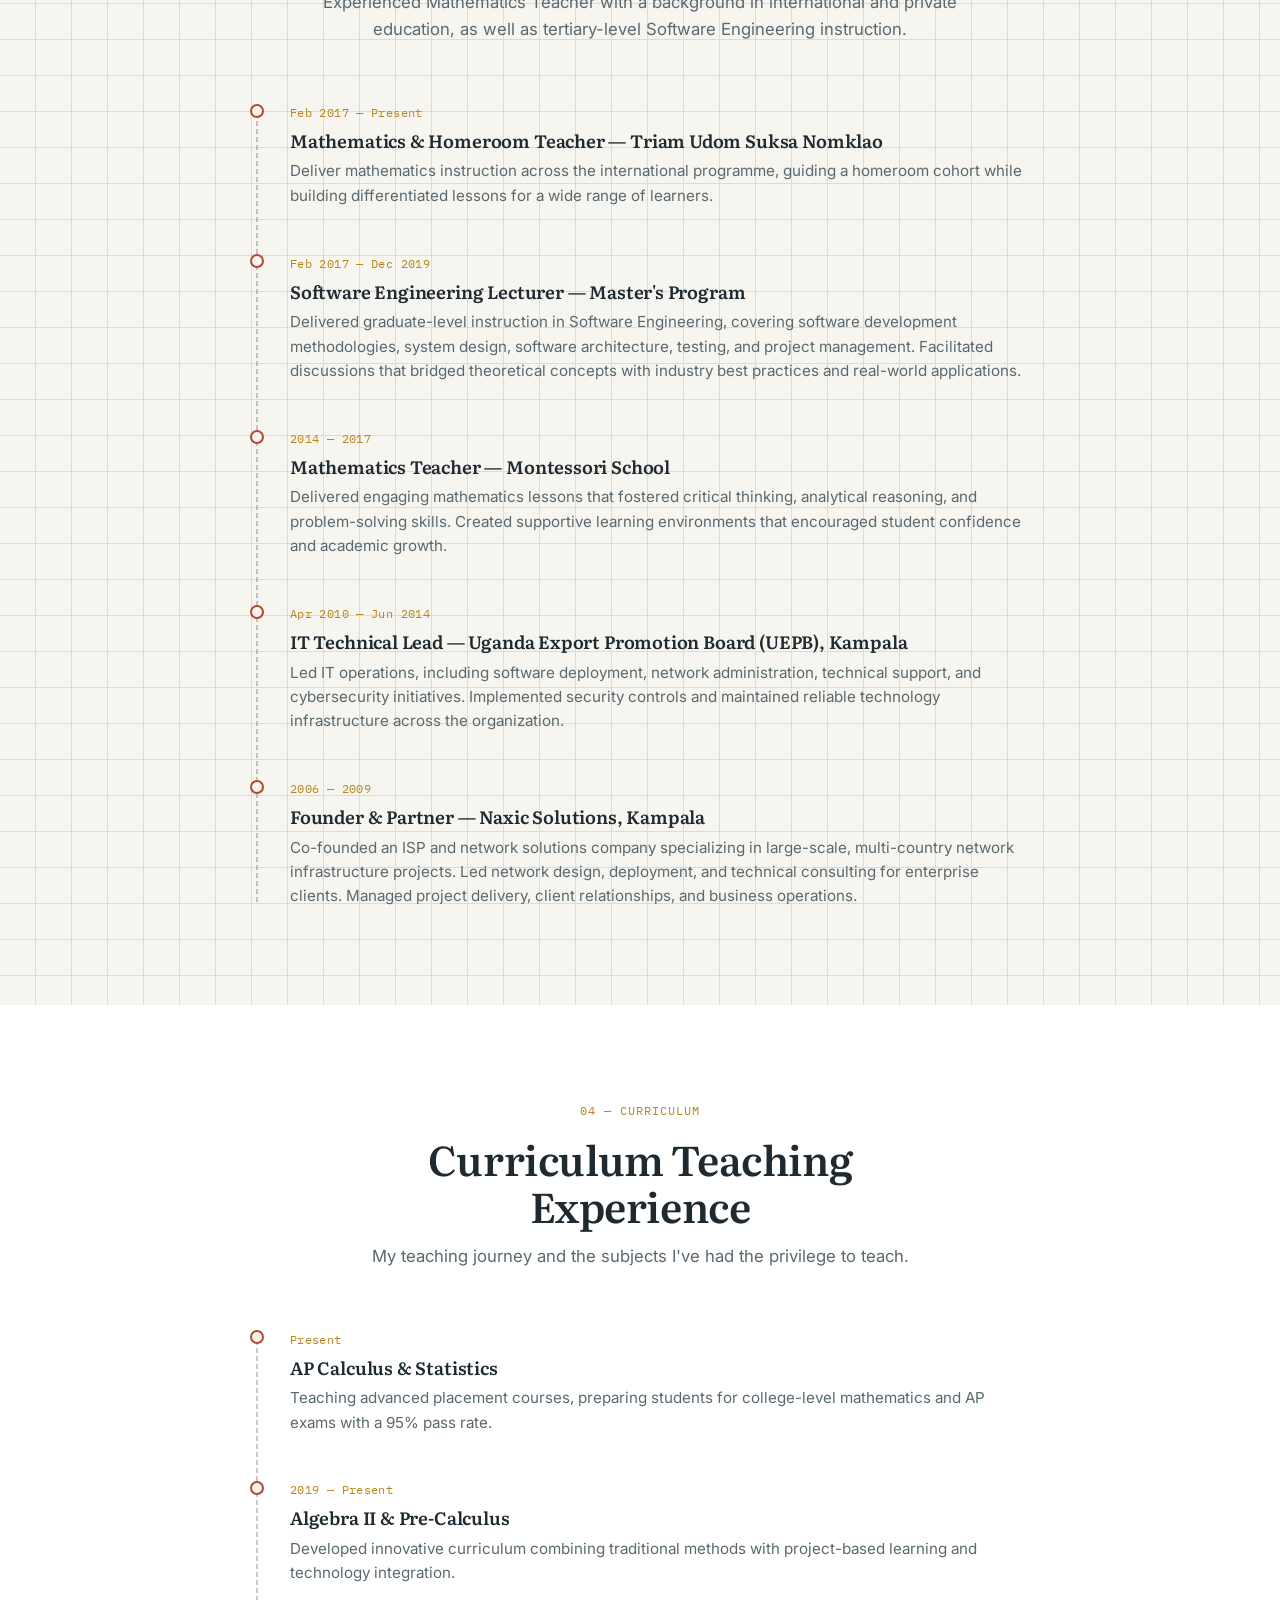
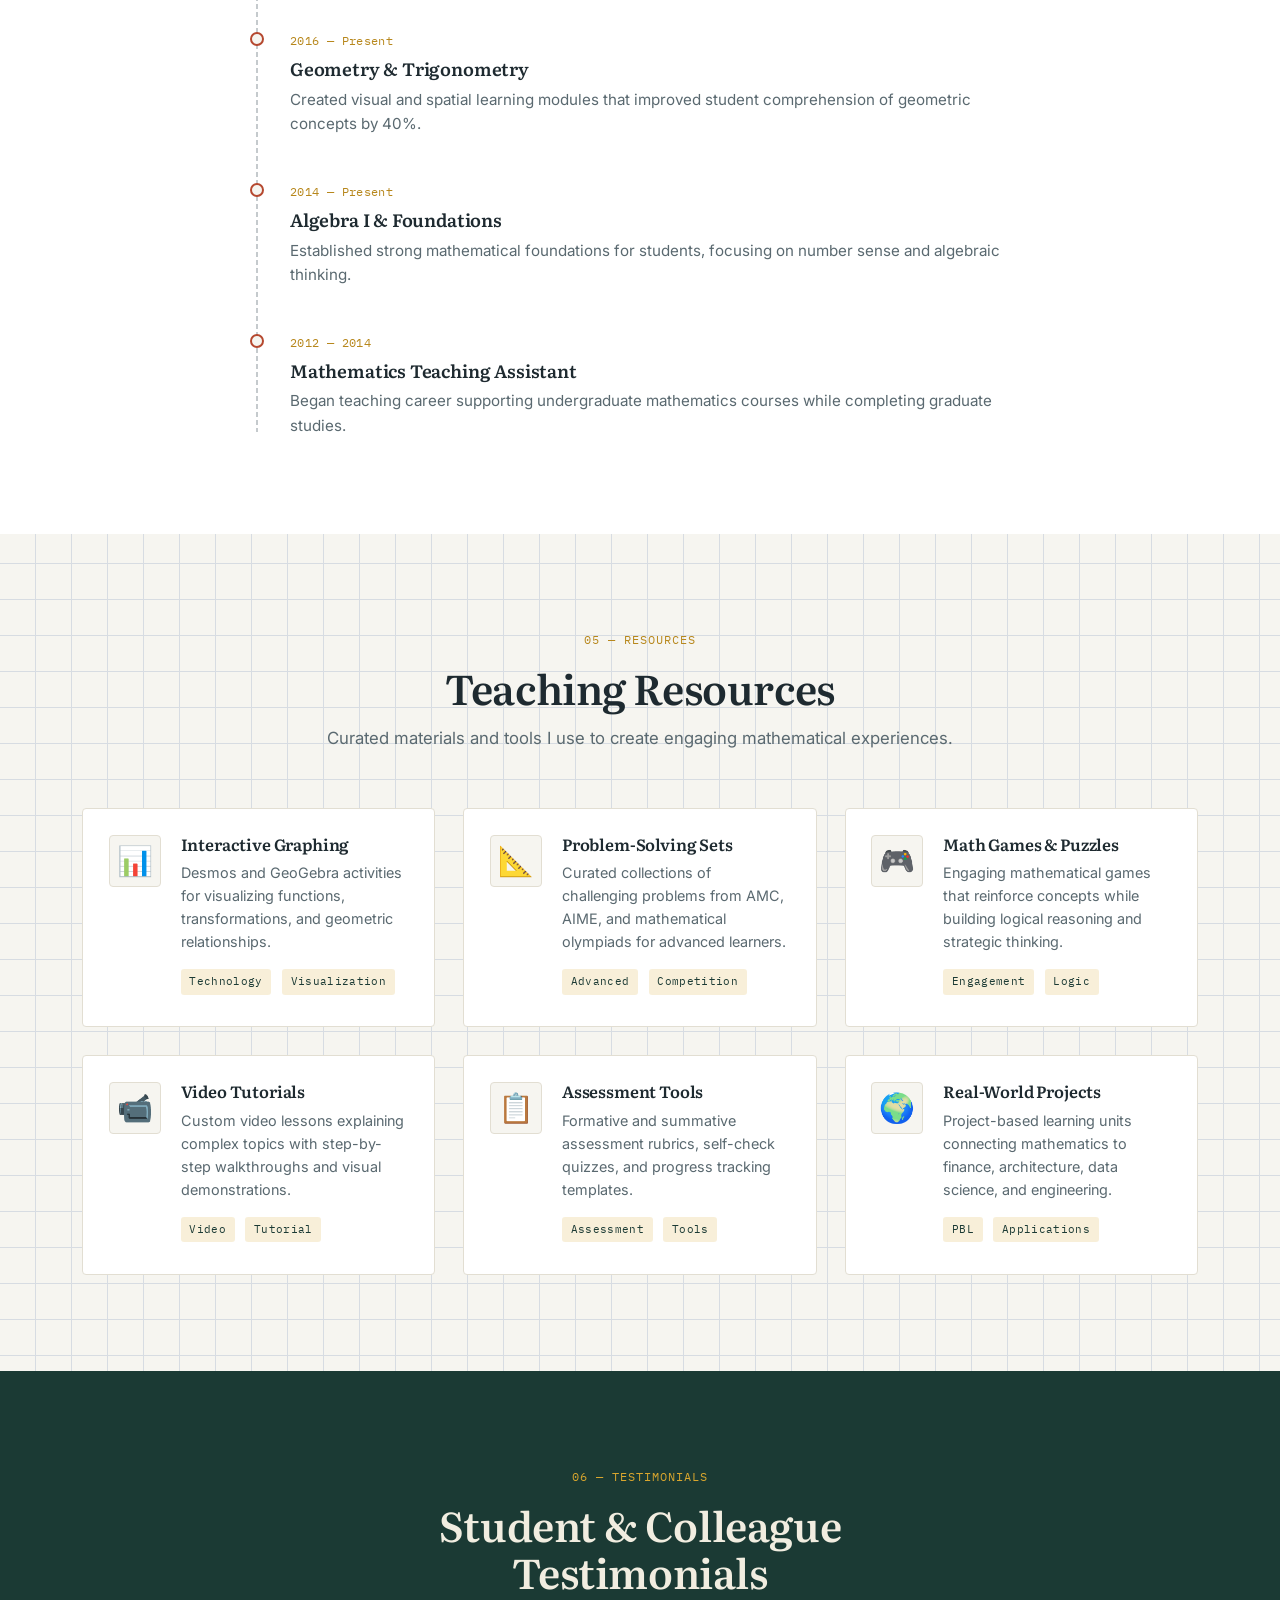
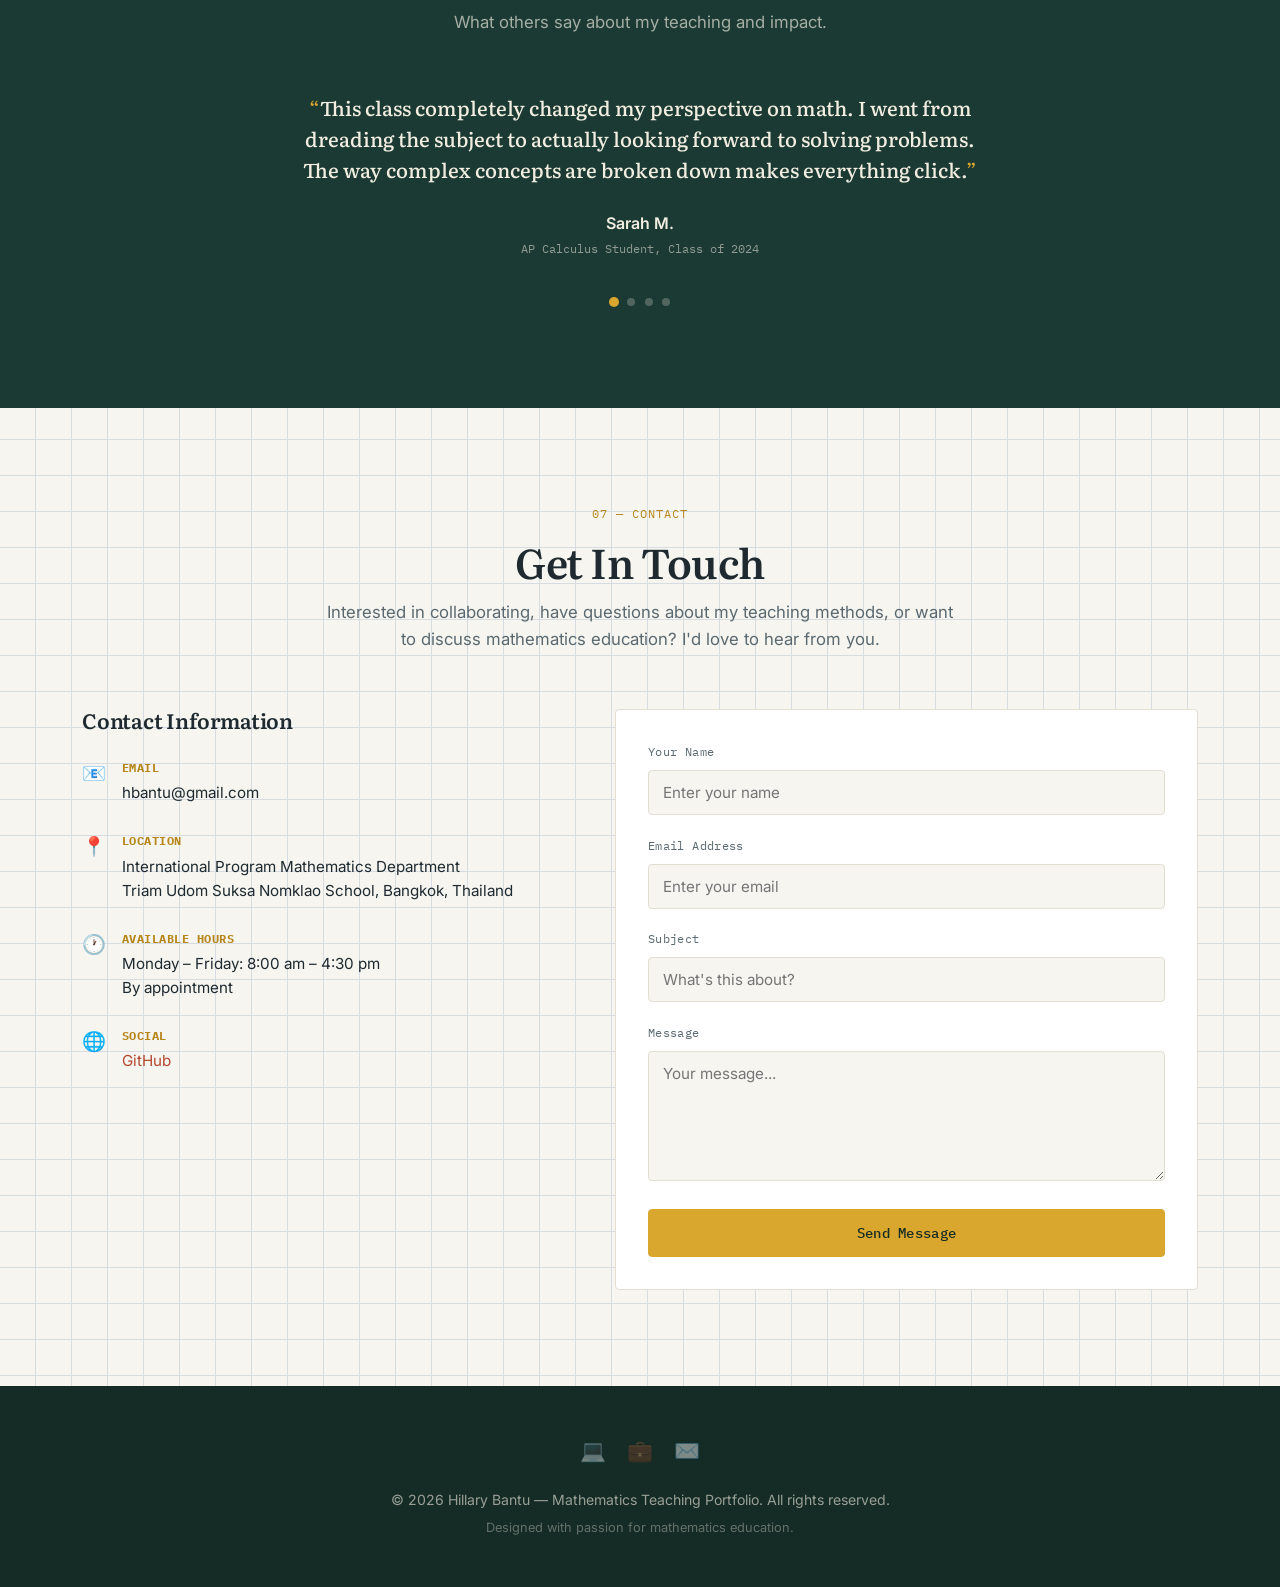
==== commit 831c0fee: "Use profile JPEG and update img styles Replaced the SVG compass placeholder with a new profile image" ====
--- a/index.html
+++ b/index.html
@@ -22,7 +22,7 @@
     <!-- Navigation -->
     <nav class="navbar">
         <div class="nav-container">
-            <a href="#home" class="logo">Hillary Bantu <span>Tr. Lary</span></a>
+            <a href="#home" class="logo">Hillary Bantu</a>
             <ul class="nav-links">
                 <li><a href="#home" class="active">Home</a></li>
                 <li><a href="#about">About</a></li>
@@ -83,14 +83,8 @@
             <div class="about-grid">
                 <div class="about-image fade-in">
                     <div class="img-placeholder">
-                        <svg viewBox="0 0 240 240" class="compass-icon" aria-hidden="true">
-                            <circle cx="120" cy="120" r="86" class="compass-circle"></circle>
-                            <circle cx="120" cy="120" r="3" class="compass-pivot"></circle>
-                            <line x1="120" y1="120" x2="120" y2="34" class="compass-leg compass-leg-a"></line>
-                            <line x1="120" y1="120" x2="187" y2="163" class="compass-leg compass-leg-b"></line>
-                            <circle cx="120" cy="34" r="4" class="compass-tip"></circle>
-                            <circle cx="187" cy="163" r="4" class="compass-tip"></circle>
-                        </svg>
+                         <img src="img/img1.JPEG" alt="Mr. Hillary Bantu" loading="lazy" decoding="async" >
+						
                     </div>
                 </div>
                 <div class="about-content fade-in">
--- a/css/style.css
+++ b/css/style.css
@@ -50,7 +50,11 @@
   -webkit-font-smoothing: antialiased;
 }
 
-img { max-width: 100%; display: block; }
+img {
+	width: 100%;
+    height: auto;
+    max-width: 100%;
+	display: block; }
 
 a { color: inherit; text-decoration: none; }
 
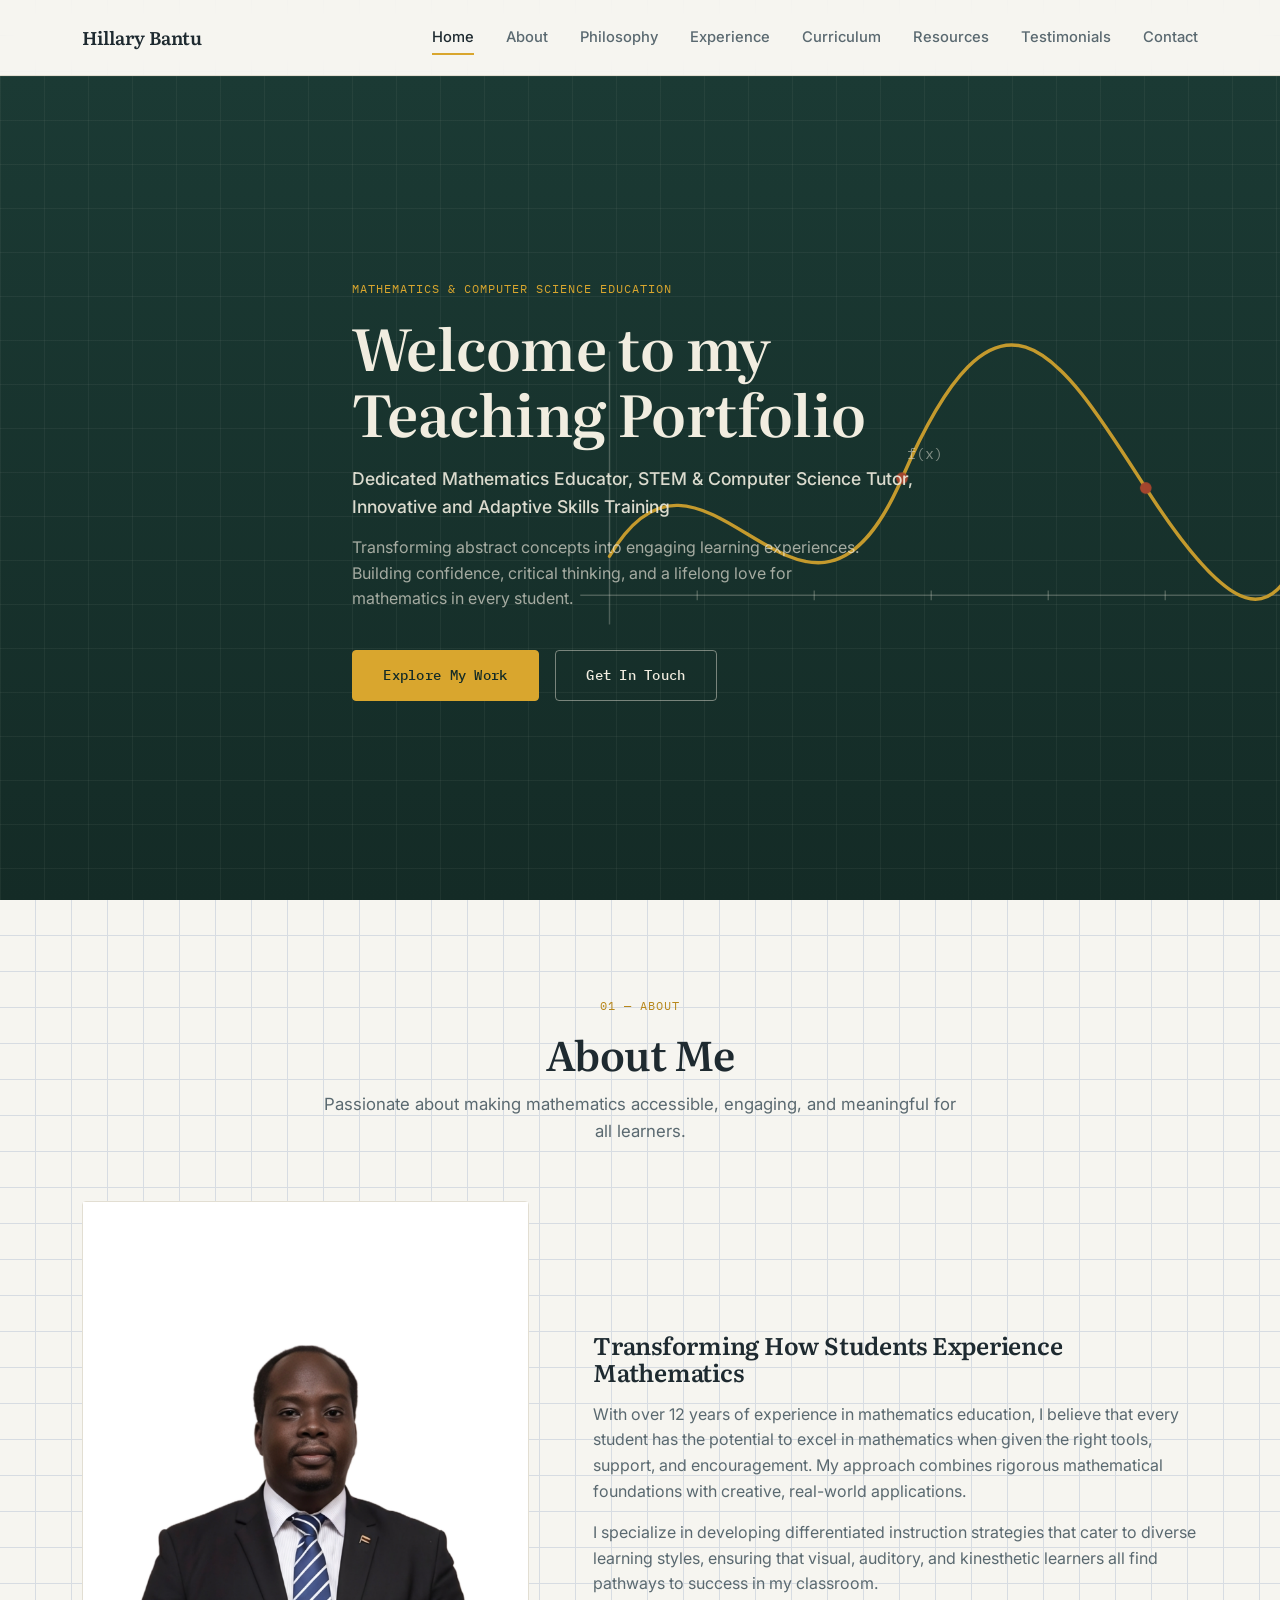
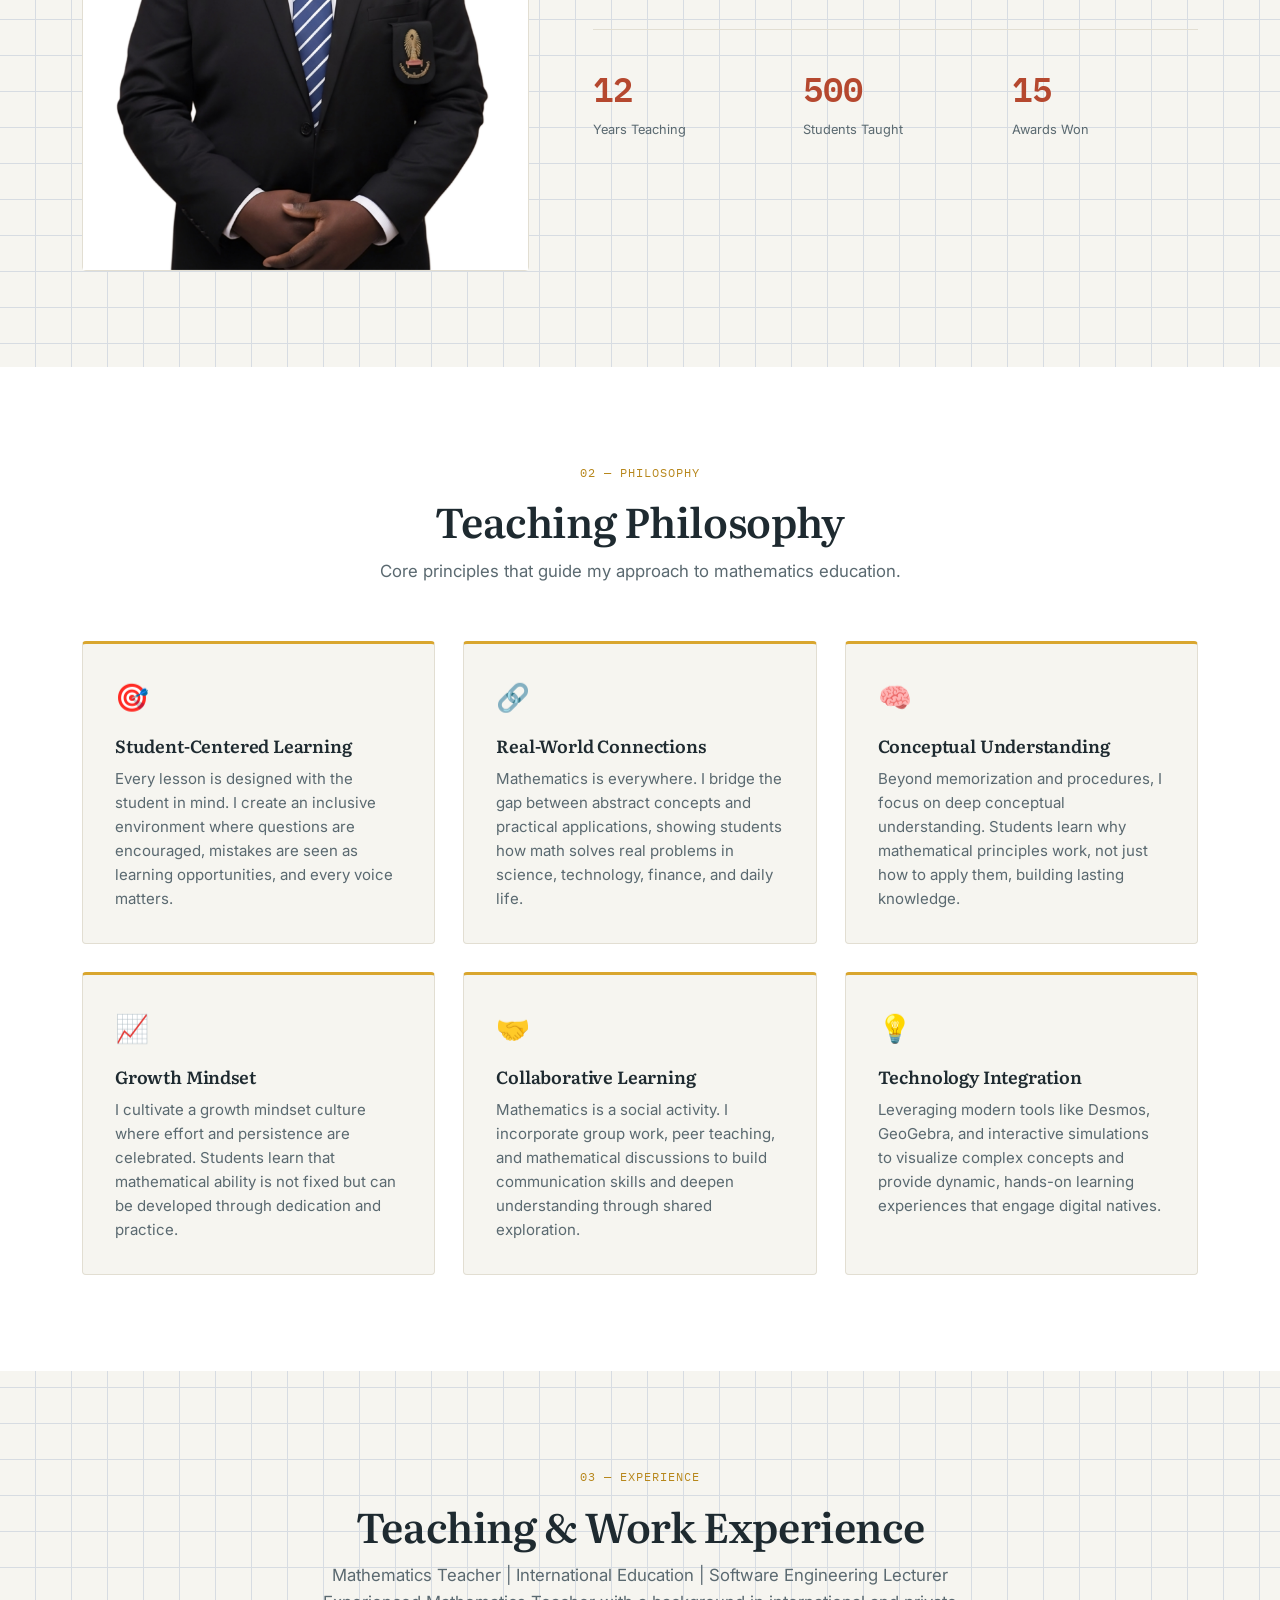
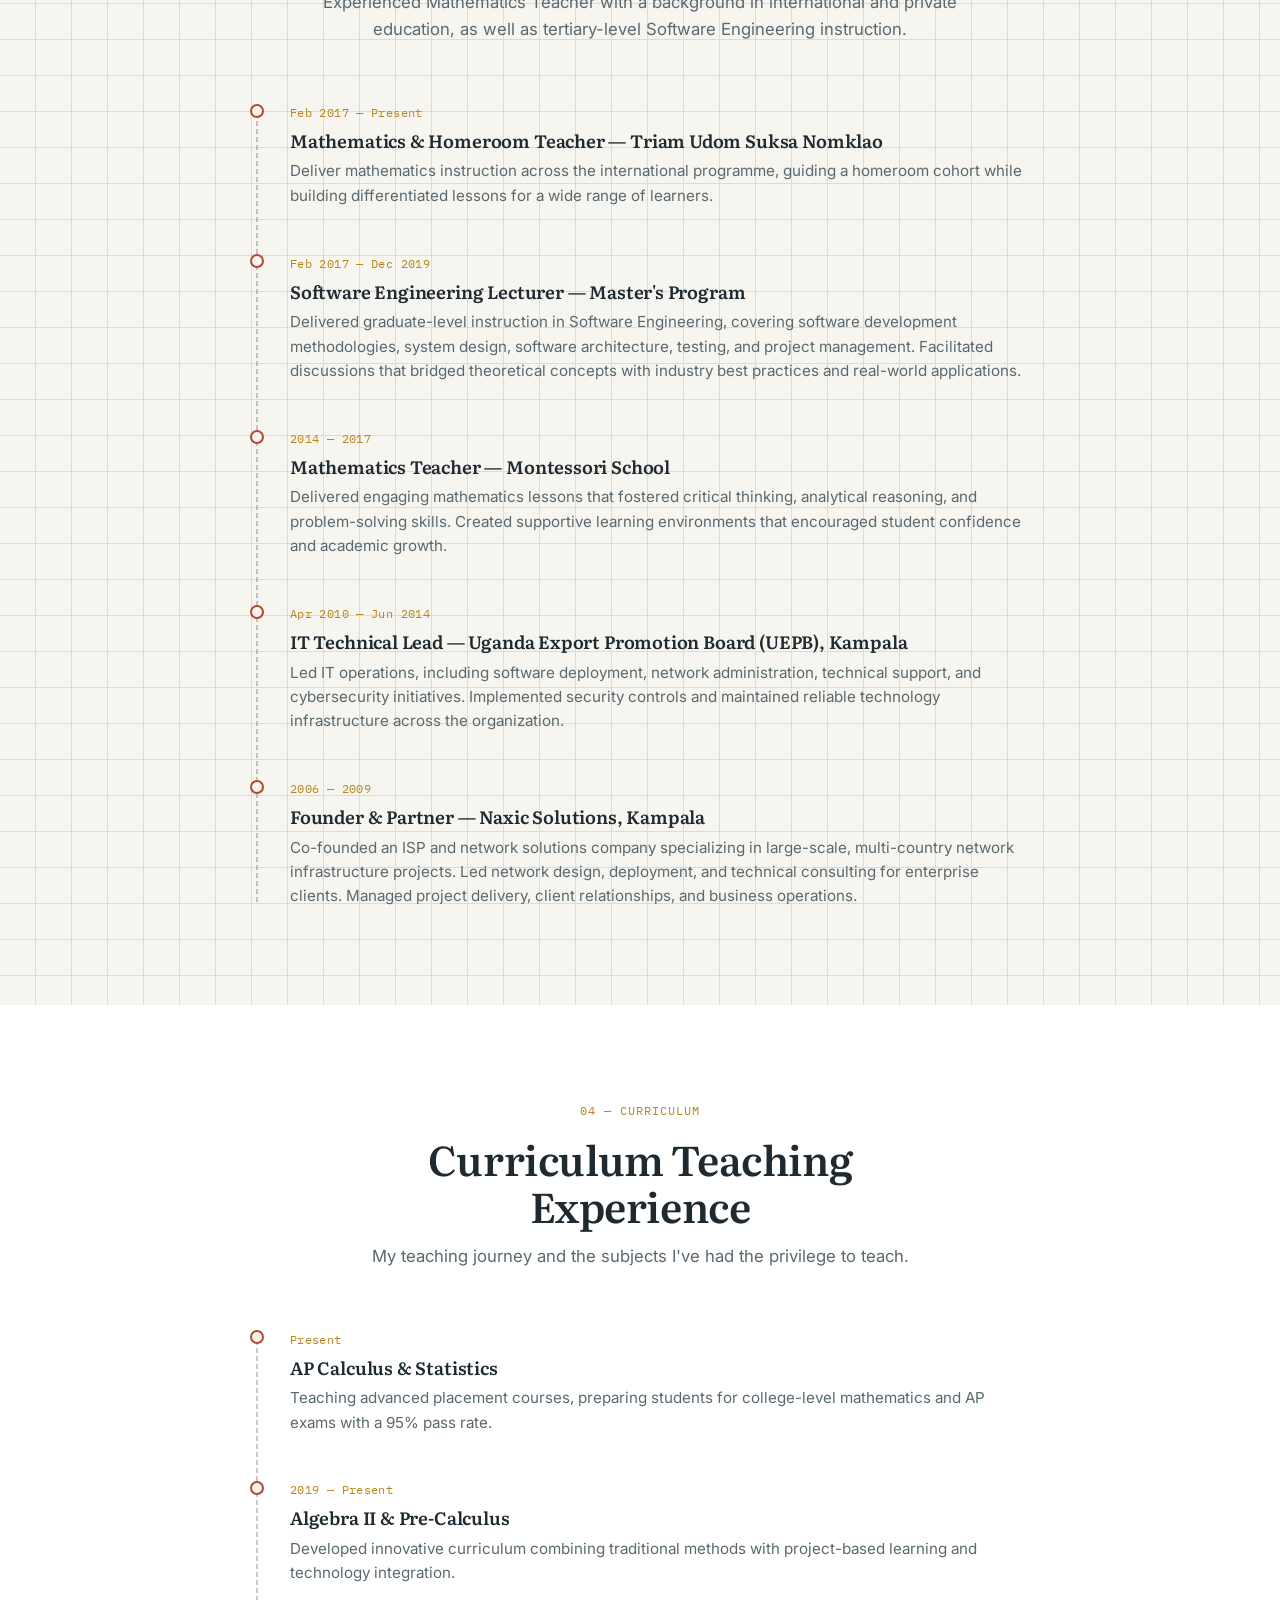
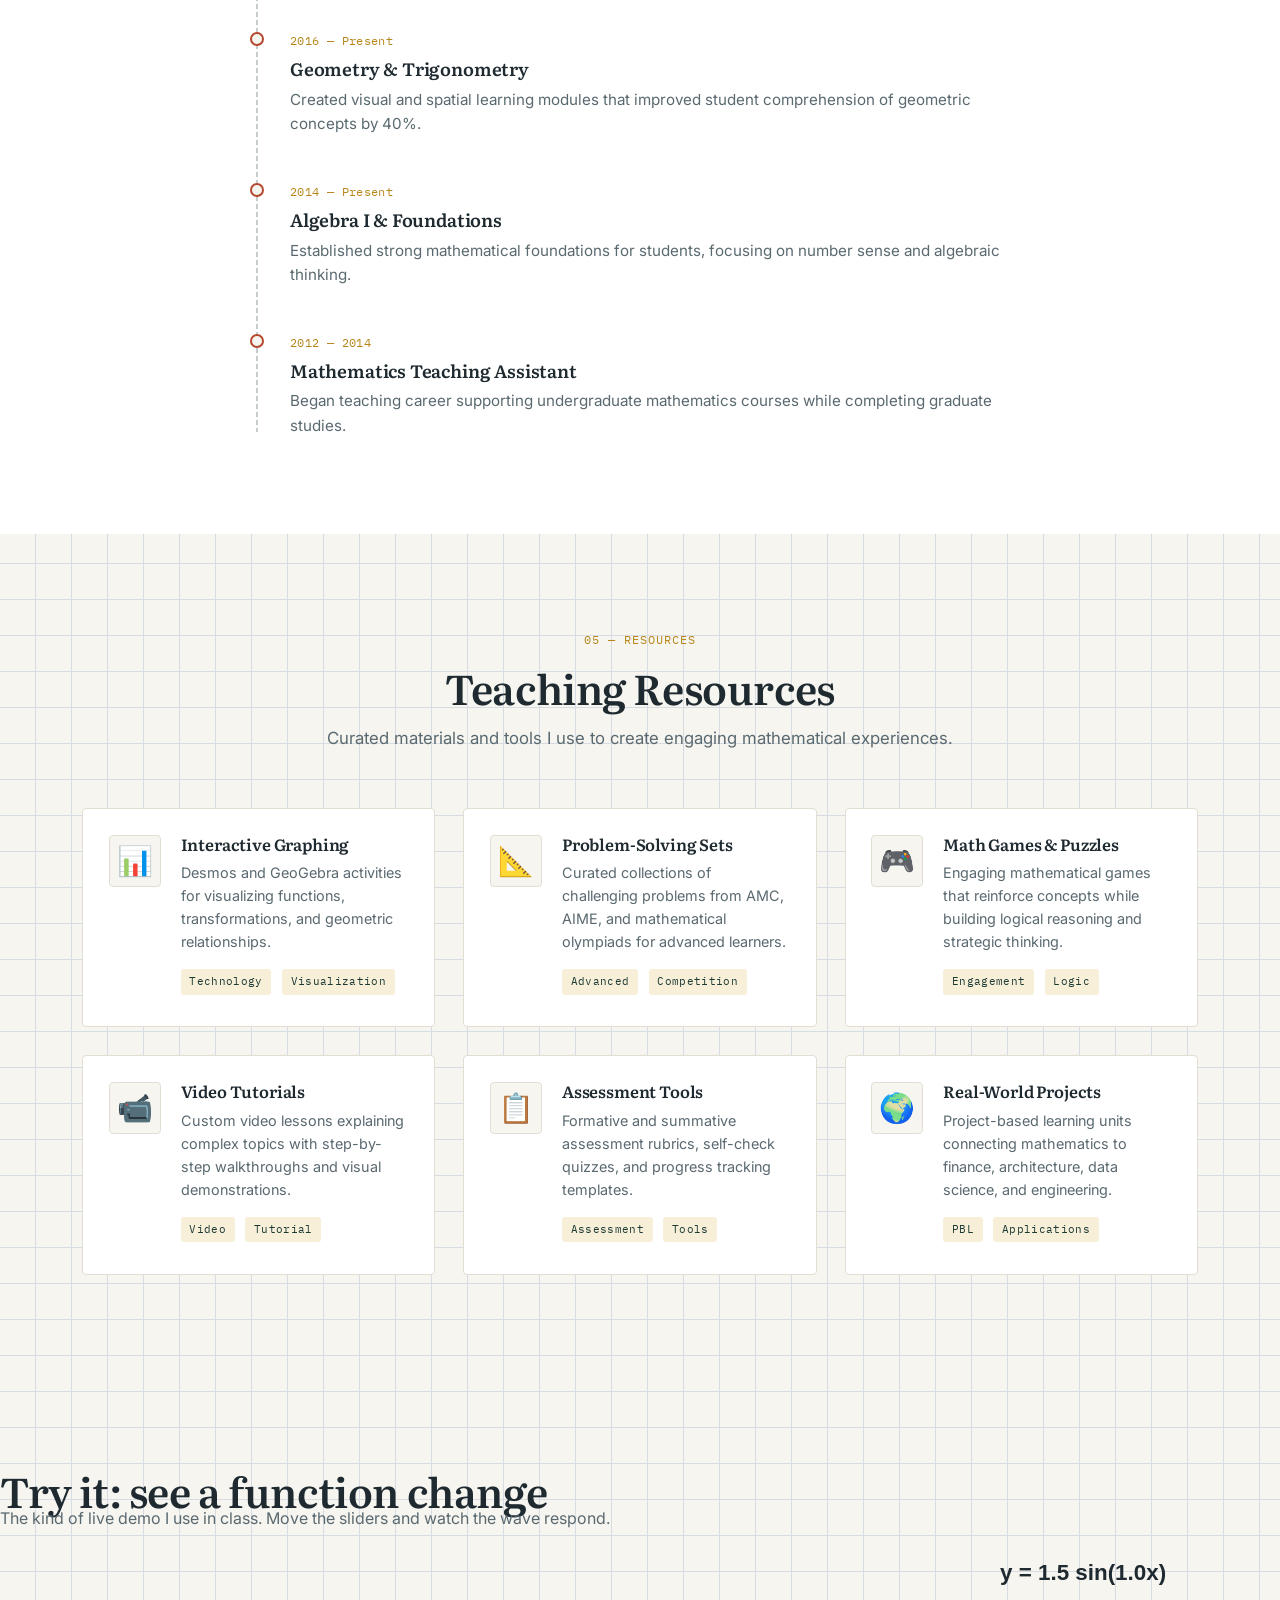
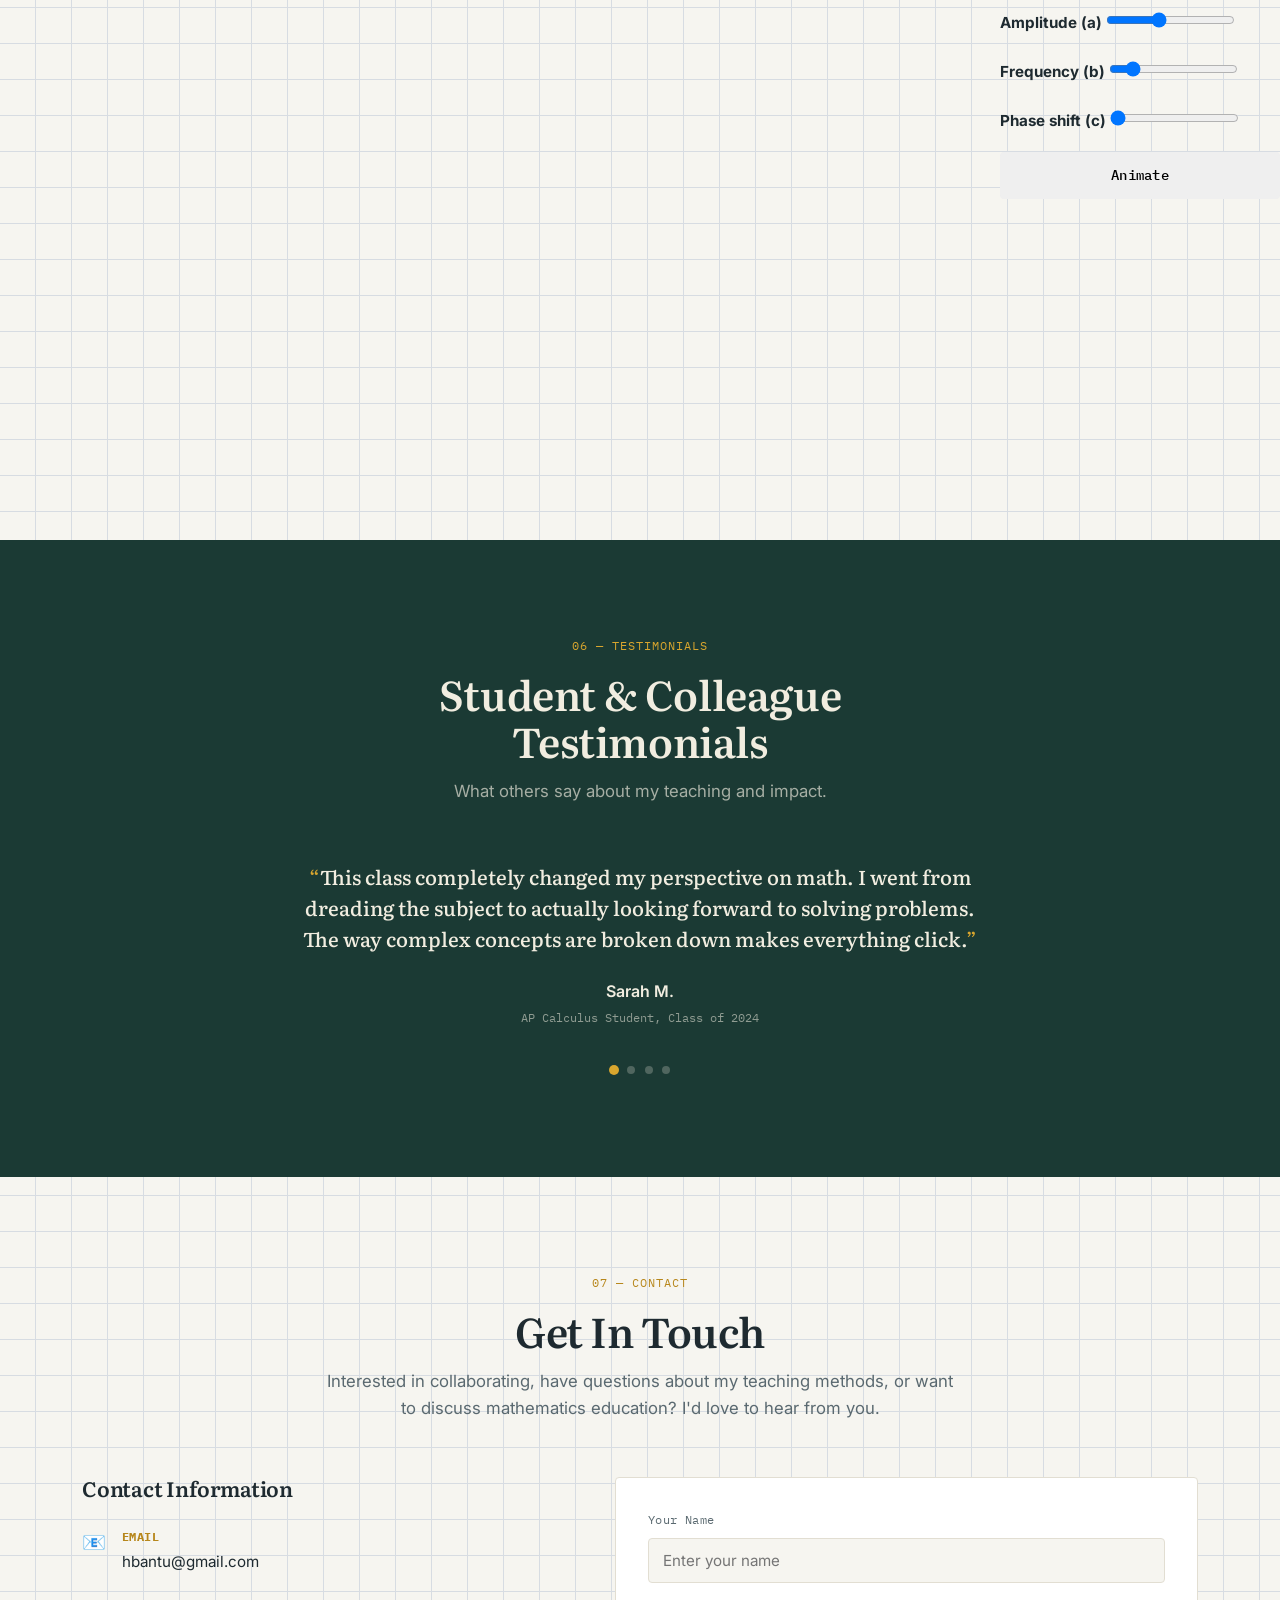
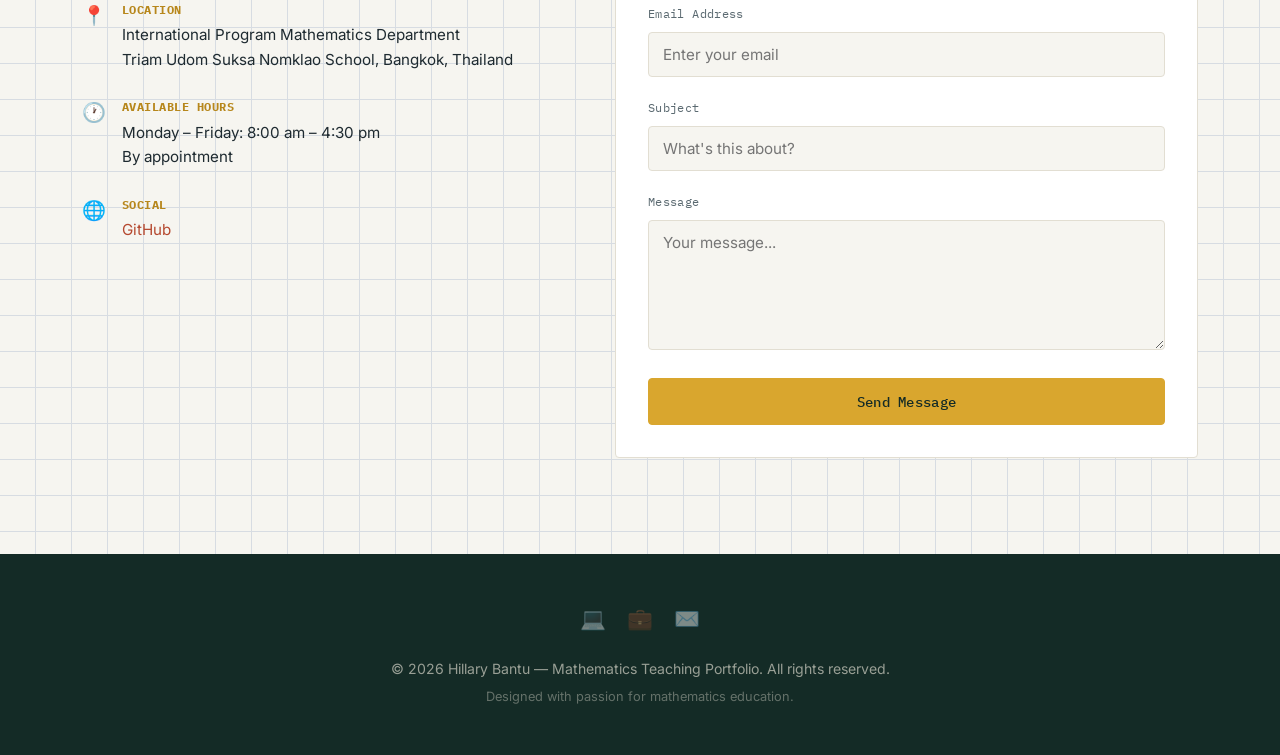
==== commit 0790e3bb: "Add interactive lab section and animations This commit introduces richer motion and interactivity ac" ====
--- a/index.html
+++ b/index.html
@@ -348,7 +348,24 @@
                 </div>
             </div>
         </div>
-    </section>
+        <!-- Interactive Functions Graph -->
+    </section>
+		<section id="lab">
+  			<div class="wrap">
+   			<h2>Try it: see a function change</h2>
+  			 <p class="note" style="margin:-8px 0 28px">The kind of live demo I use in class. Move the sliders and watch the wave respond.</p>
+   			<div class="lab">
+   			 <canvas id="plot" width="720" height="360" role="img" aria-label="Graph of a sine wave that changes as the sliders move"></canvas>
+    		<div class="controls">
+    			 <p class="eq" id="eq" aria-live="polite">y = 1.5 sin(1.0x)</p>
+     <label>Amplitude (a) <input id="a" type="range" min="0.5" max="3" step="0.1" value="1.5"></label>
+     <label>Frequency (b) <input id="b" type="range" min="0.5" max="4" step="0.1" value="1"></label>
+     <label>Phase shift (c) <input id="c" type="range" min="0" max="6.28" step="0.05" value="0"></label>
+     <button class="btn ghost" id="play" type="button" aria-pressed="false">Animate</button>
+    </div>
+   </div>
+  </div>
+</section>
 
     <!-- Testimonials Section -->
     <section id="testimonials" class="testimonials">
--- a/css/style.css
+++ b/css/style.css
@@ -745,3 +745,40 @@
   .timeline { padding-left: 1.8rem; }
   .timeline-dot { left: -1.8rem; }
 }
+
+/* ---- animation and interaction ---- */
+.hero{position:relative;overflow:hidden}
+.hero .wrap{position:relative}
+.floaters span{position:absolute;font:800 clamp(2rem,5vw,4rem) "Bricolage Grotesque",sans-serif;color:var(--blue);opacity:.13;animation:float 9s ease-in-out infinite}
+@keyframes float{50%{transform:translateY(-22px) rotate(6deg)}}
+.typed-line{margin:0 0 18px;color:var(--muted)}
+#typed{color:var(--ink)}
+#typed::after{content:"";display:inline-block;width:2px;height:1em;background:var(--blue);margin-left:3px;vertical-align:-2px;animation:blink 1s steps(2) infinite}
+@keyframes blink{50%{opacity:0}}
+.reveal{opacity:0;transform:translateY(18px);transition:opacity .6s ease,transform .6s ease;transition-delay:var(--d,0s)}
+.reveal.in{opacity:1;transform:none}
+.photo{transition:transform .4s ease,box-shadow .4s ease}
+.photo:hover{transform:rotate(-1.5deg) scale(1.03);box-shadow:0 14px 30px rgba(0,0,0,.18)}
+.counters{display:flex;gap:36px;flex-wrap:wrap;margin-top:32px;padding-top:24px;border-top:1px solid var(--line)}
+.counters b{display:block;font:800 2.4rem "Bricolage Grotesque",sans-serif;color:var(--blue)}
+.counters span{color:var(--muted);font-size:.95rem}
+.lab{display:grid;grid-template-columns:1fr 280px;gap:32px;align-items:start}
+#plot{width:100%;height:auto;background:var(--surface);border:1px solid var(--line);border-radius:var(--r)}
+.controls{display:grid;gap:18px}
+.controls label{display:block;font-weight:700;font-size:.95rem}
+.controls input[type=range]{padding:0;border:0;accent-color:var(--blue);margin-top:8px}
+.eq{font:800 1.4rem "Bricolage Grotesque",sans-serif;margin:0;color:var(--blue)}
+.gallery{display:grid;grid-template-columns:repeat(3,1fr);gap:20px}
+figure{margin:0;position:relative;aspect-ratio:4/3;border-radius:var(--r);overflow:hidden;background:linear-gradient(135deg,var(--blue),var(--ink));cursor:zoom-in}
+figure::before{content:attr(data-sym);position:absolute;inset:0;display:grid;place-items:center;font-size:4.5rem;opacity:.35}
+figure img{position:absolute;inset:0;width:100%;height:100%;object-fit:cover;transition:transform .6s ease}
+figure:hover img{transform:scale(1.07)}
+figcaption{position:absolute;left:0;right:0;bottom:0;padding:26px 14px 12px;color:#fff;font-size:.95rem;background:linear-gradient(transparent,rgba(0,0,0,.75));transform:translateY(100%);transition:transform .3s ease}
+figure:hover figcaption,figure:focus-visible figcaption{transform:none}
+@media (hover:none){figcaption{transform:none}}
+dialog#lb{border:0;border-radius:var(--r);padding:0;max-width:min(92vw,900px);background:var(--surface);color:var(--ink)}
+dialog#lb::backdrop{background:rgba(0,0,0,.75)}
+dialog#lb img{display:block;width:100%;max-height:80vh;object-fit:contain}
+dialog#lb p{margin:0;padding:12px 16px}
+@media (max-width:820px){.lab,.gallery{grid-template-columns:1fr}}
+@media (prefers-reduced-motion:reduce){.floaters span,#typed::after{animation:none}.reveal{opacity:1;transform:none;transition:none}.photo,figure img{transition:none}}
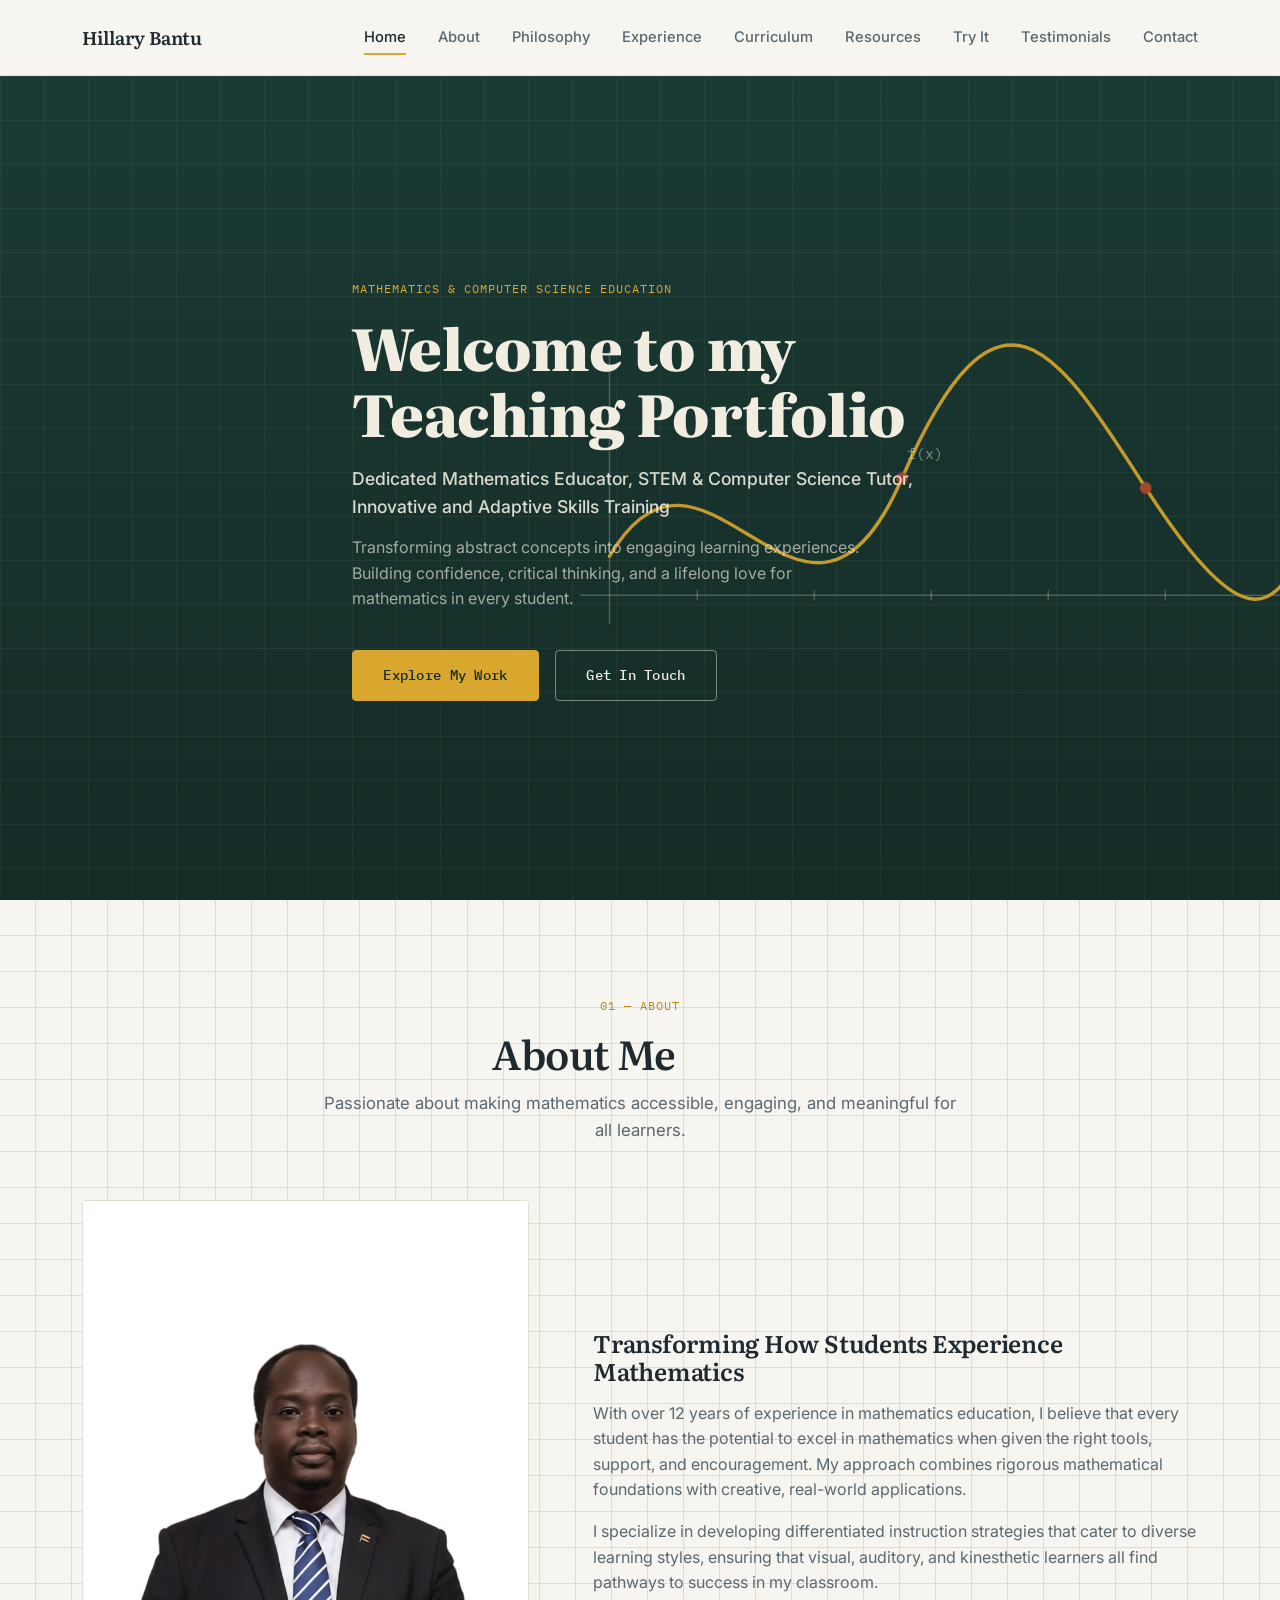
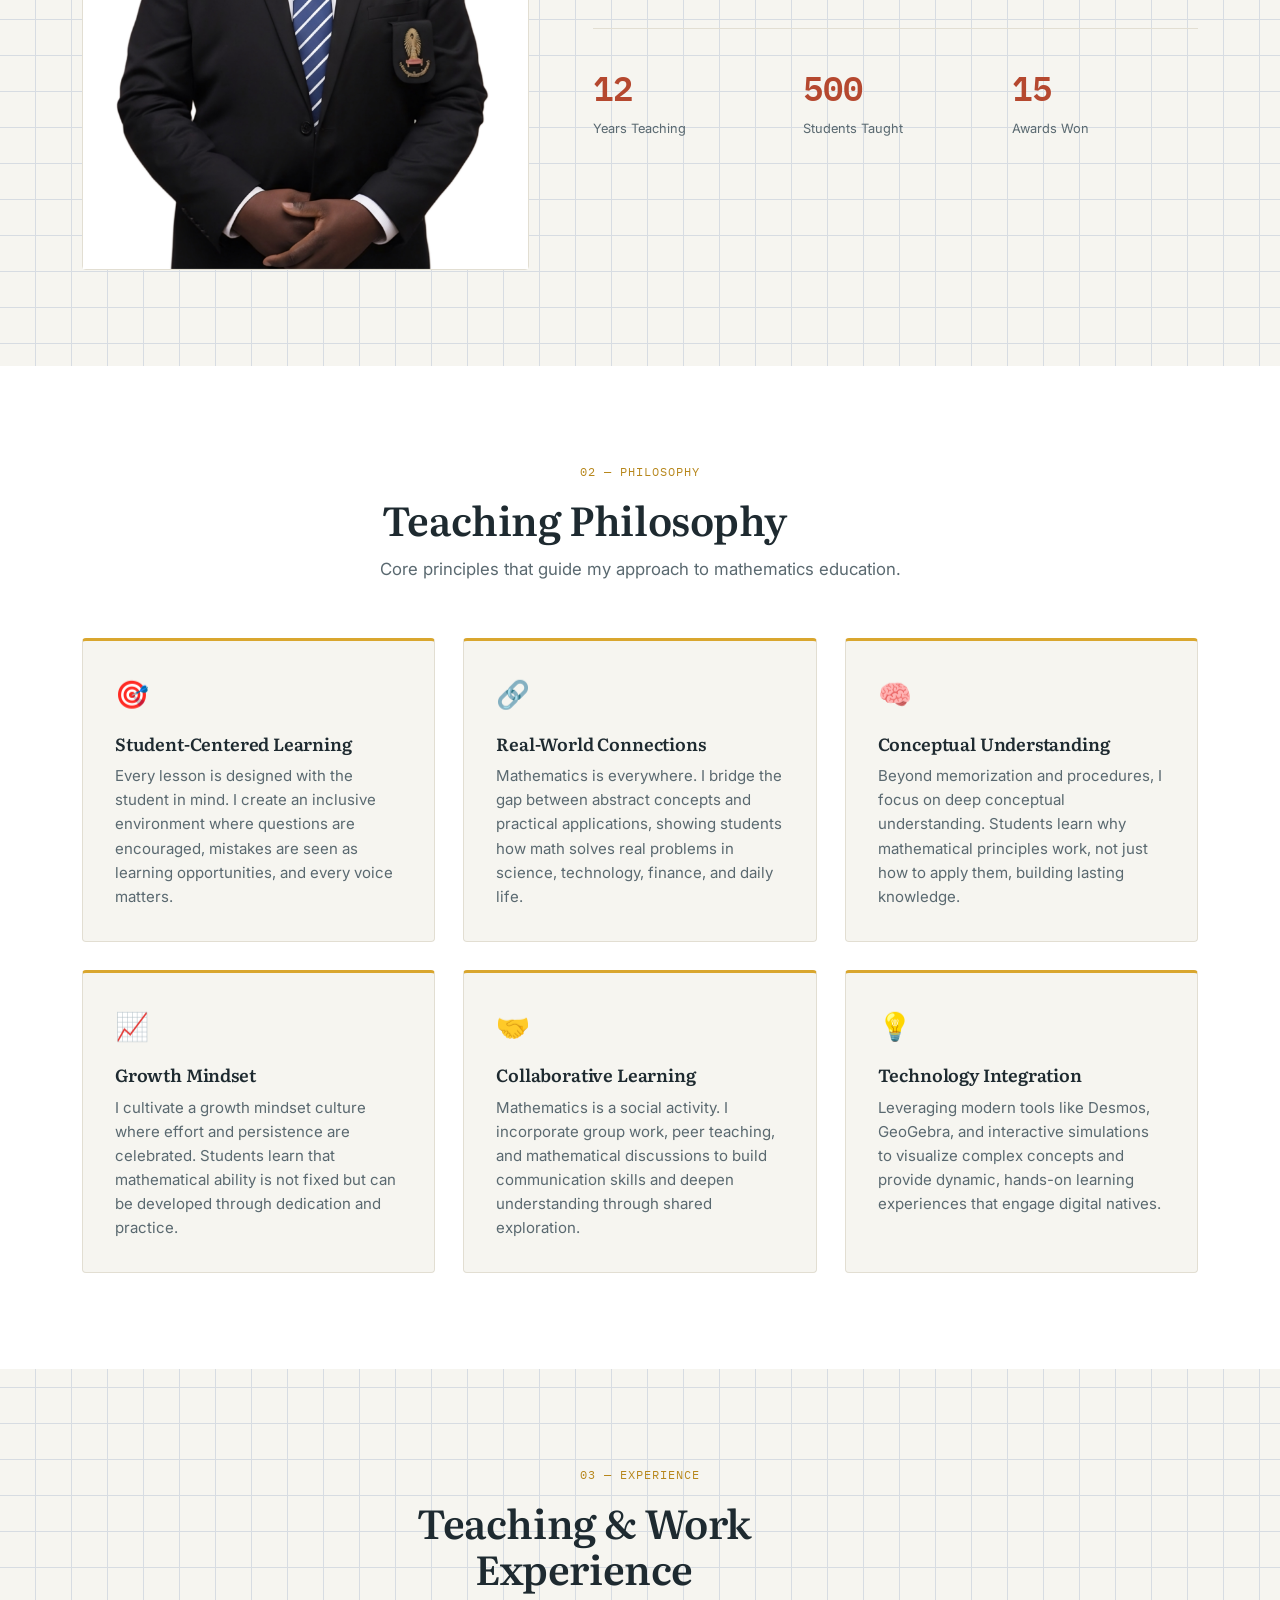
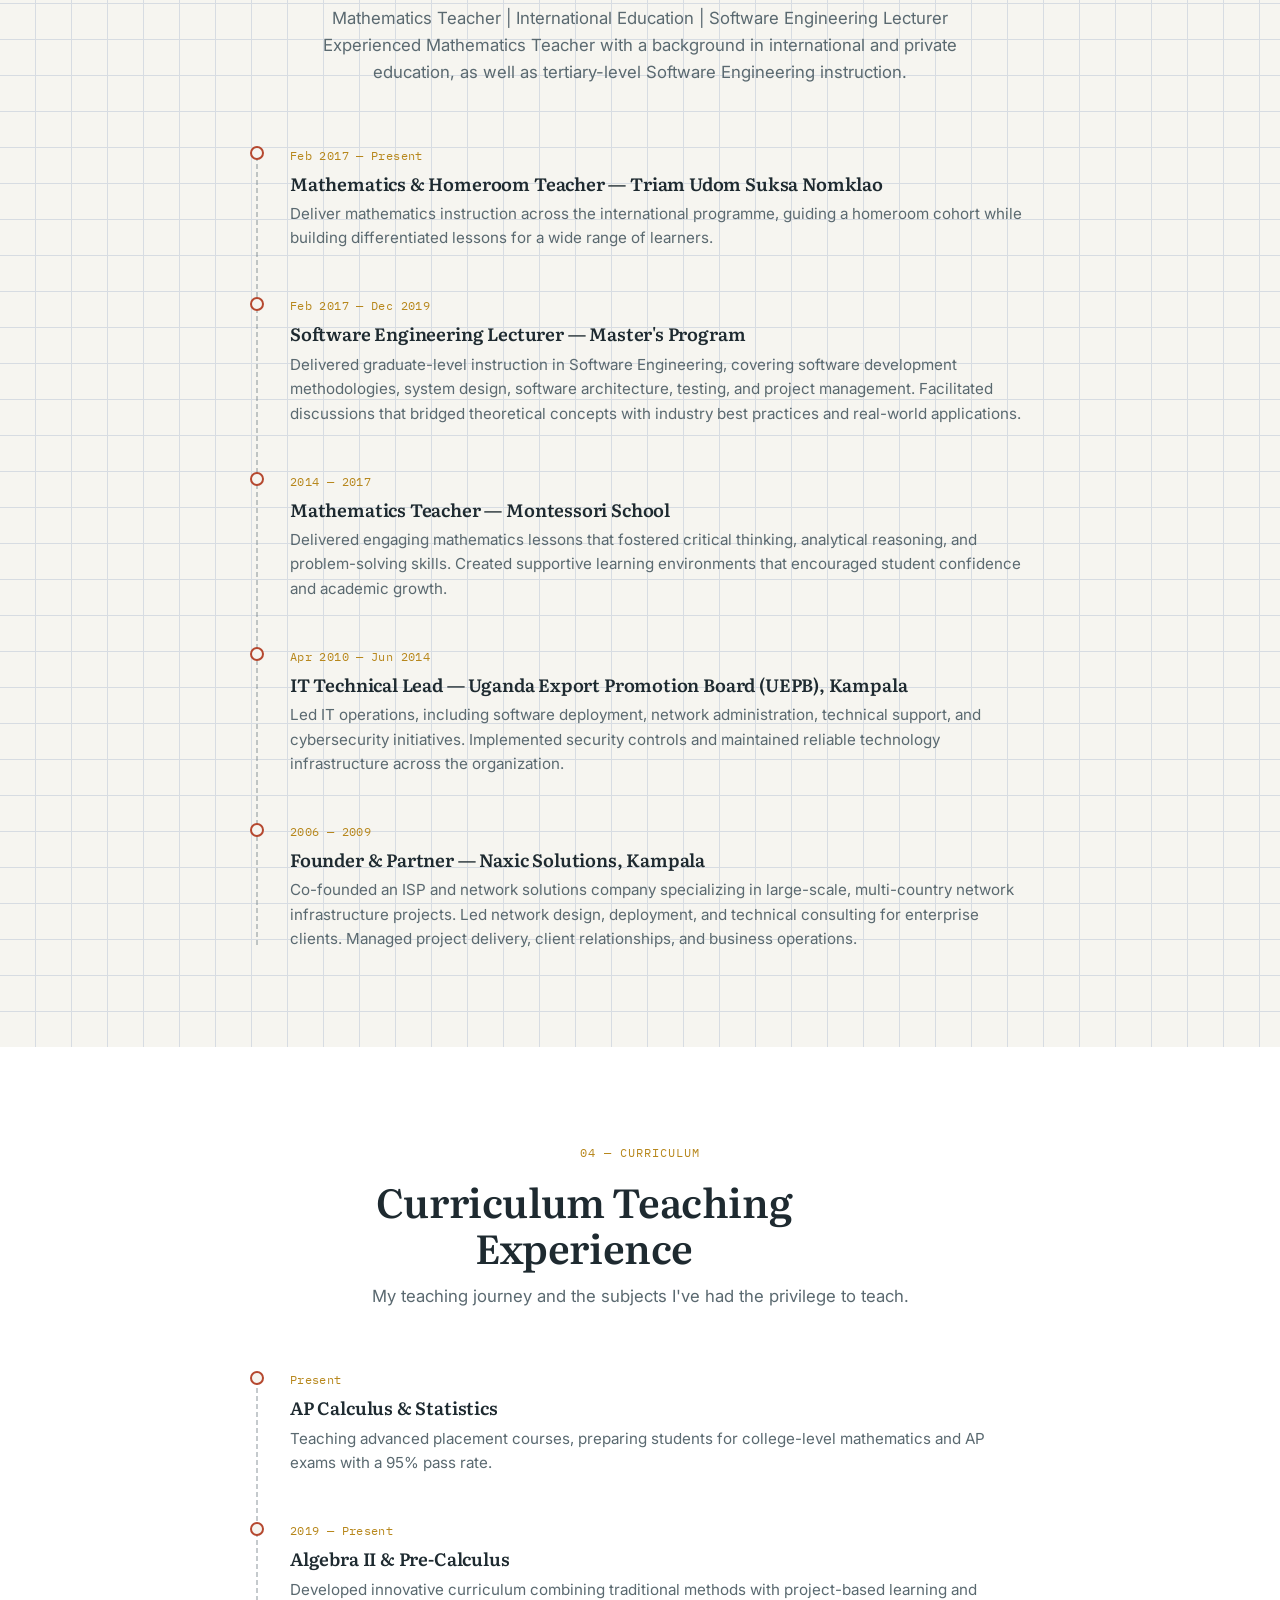
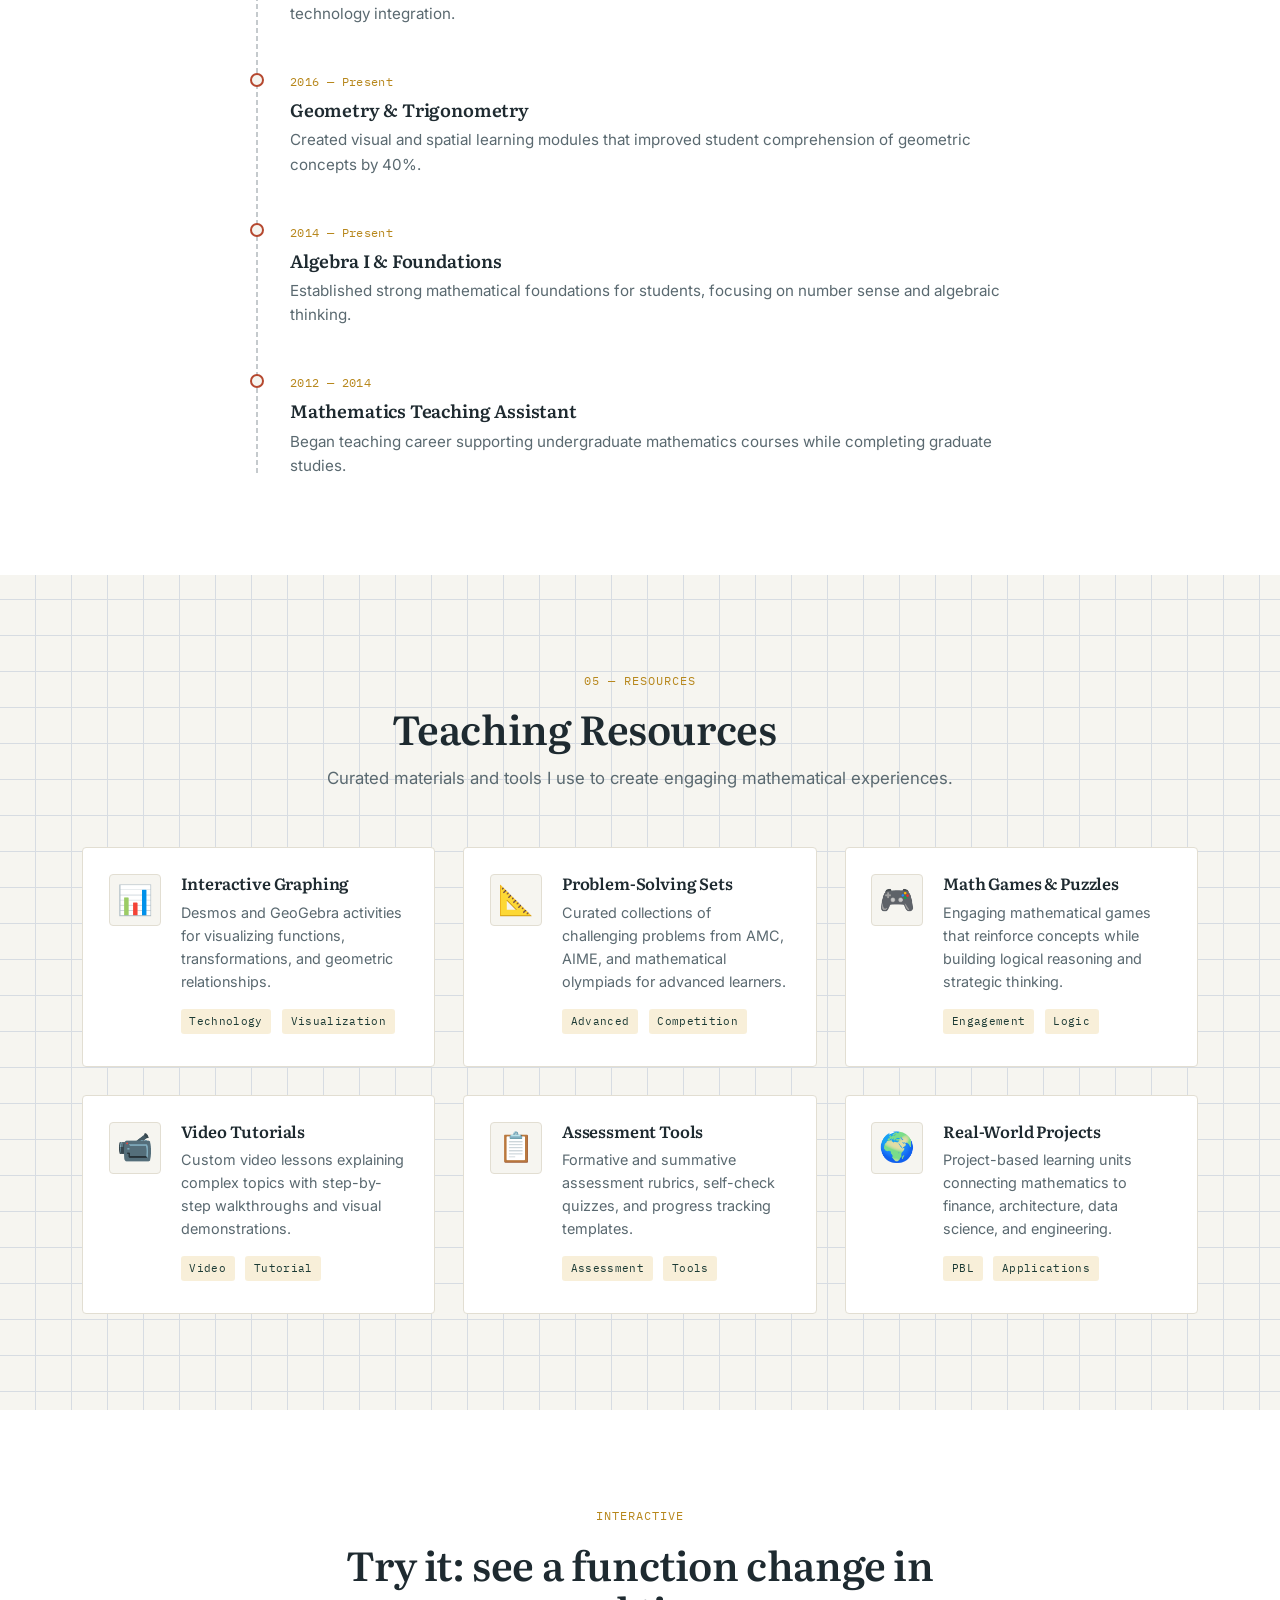
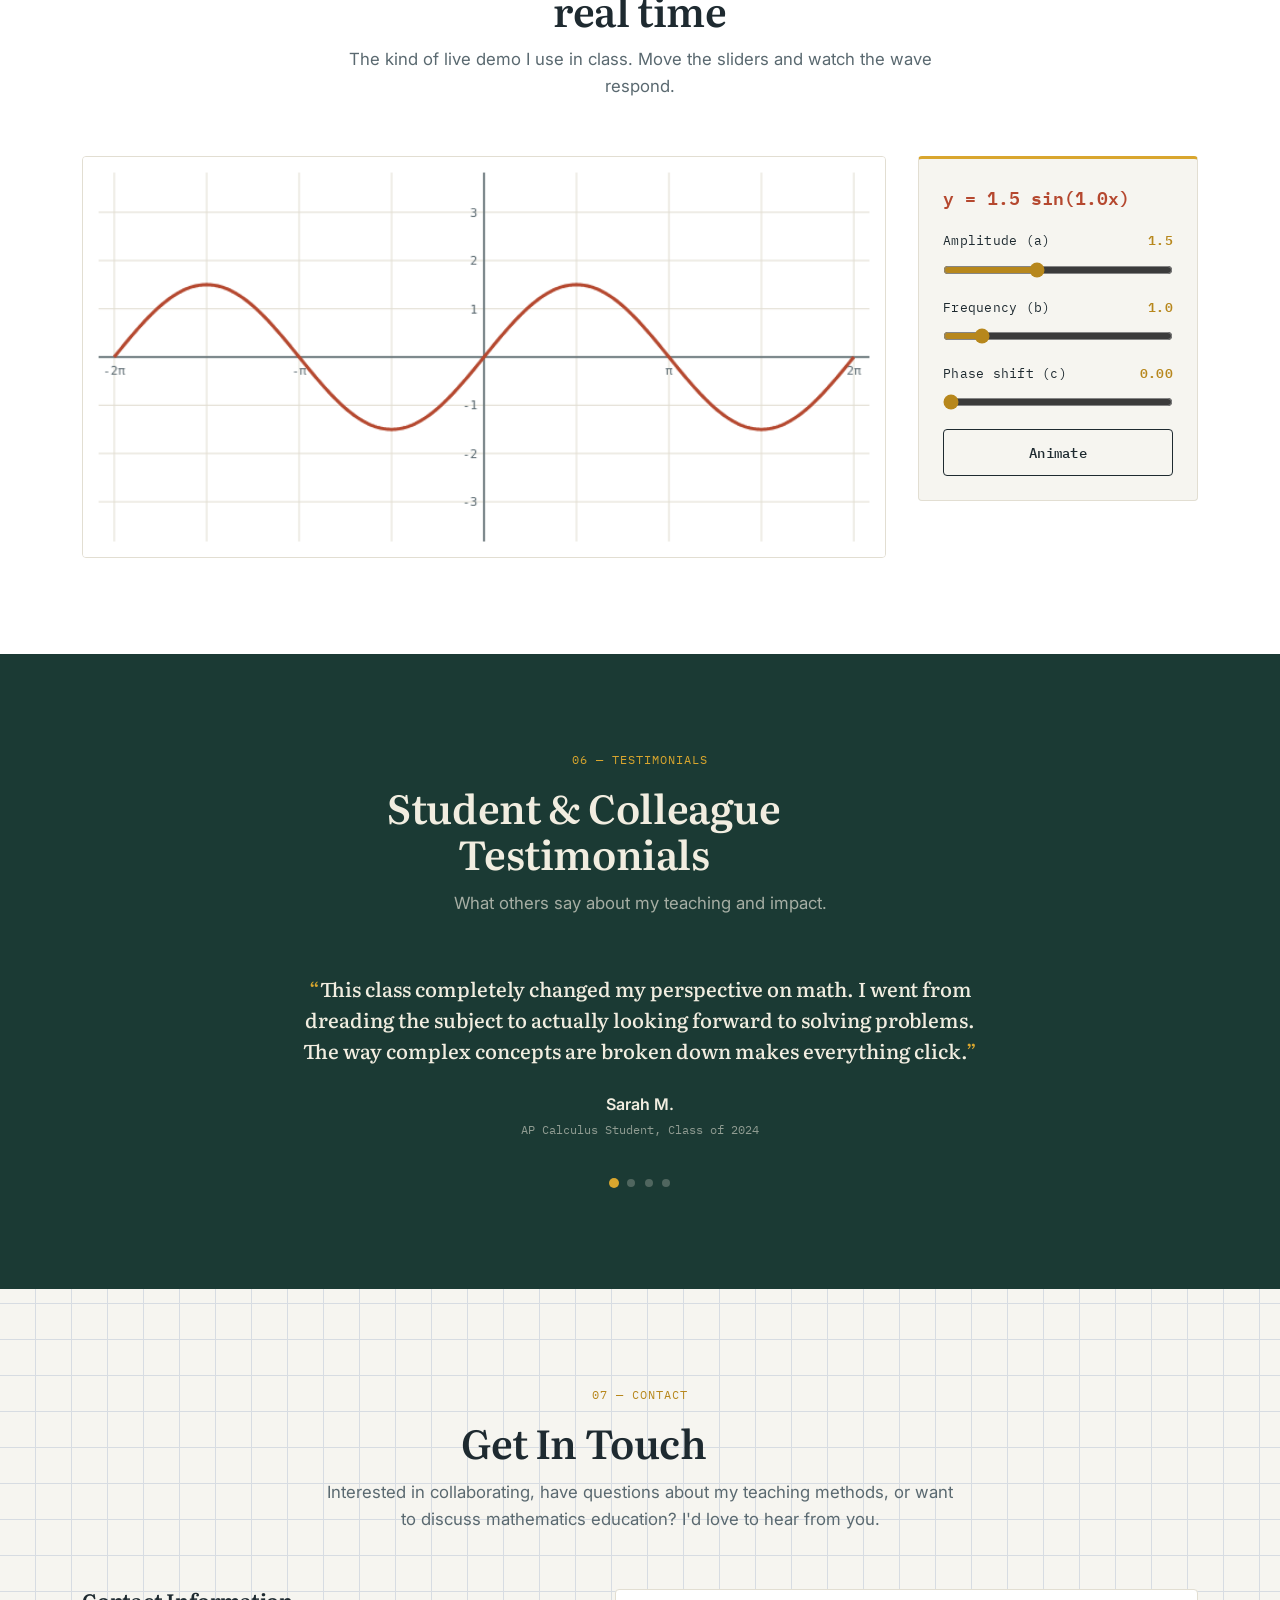
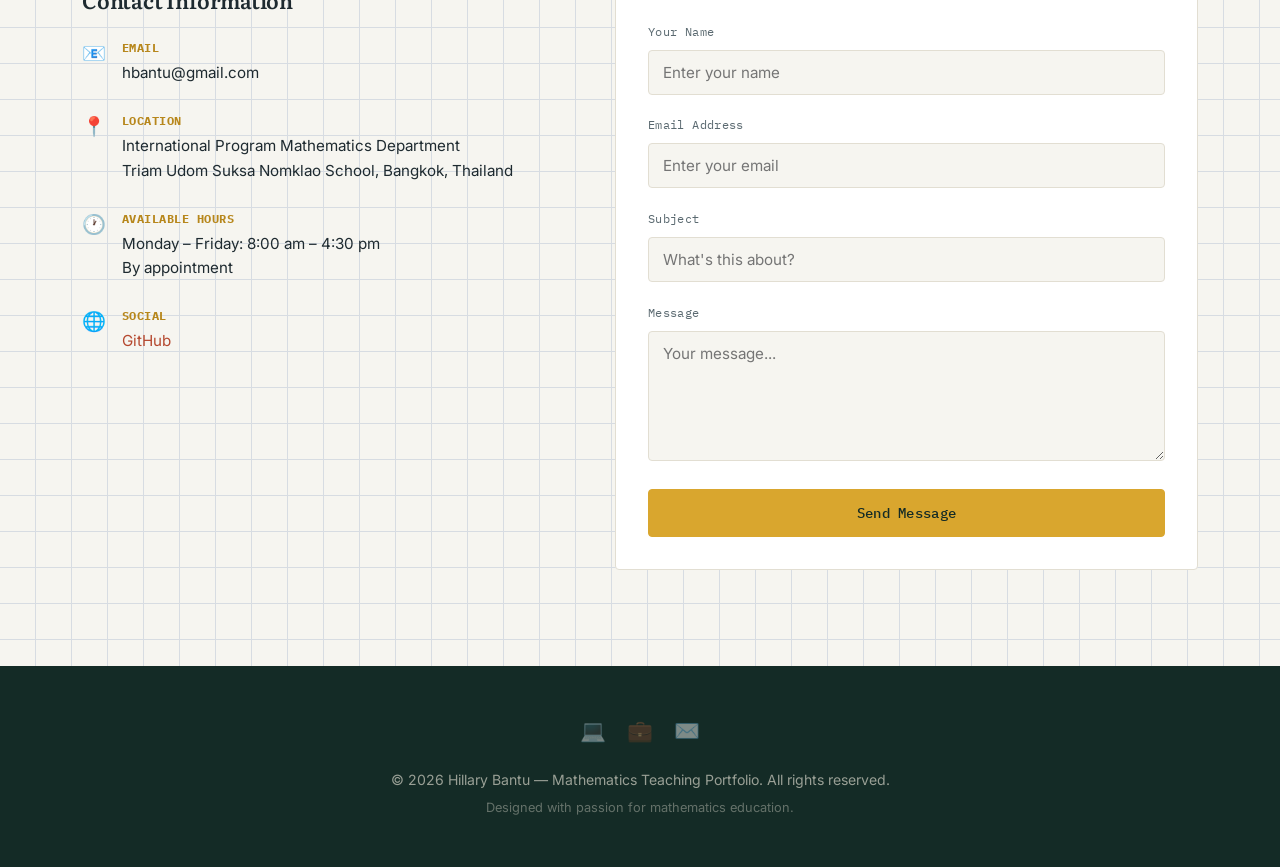
==== commit 980abd8d: "Add interactive function graph section Add a navigable sine-wave demo with amplitude, frequency, and" ====
--- a/index.html
+++ b/index.html
@@ -30,6 +30,7 @@
                 <li><a href="#experience">Experience</a></li>
                 <li><a href="#curriculum">Curriculum</a></li>
                 <li><a href="#resources">Resources</a></li>
+				<li><a href="#tryit">Try It</a></li>
                 <li><a href="#testimonials">Testimonials</a></li>
                 <li><a href="#contact">Contact</a></li>
             </ul>
@@ -348,24 +349,42 @@
                 </div>
             </div>
         </div>
-        <!-- Interactive Functions Graph -->
-    </section>
-		<section id="lab">
-  			<div class="wrap">
-   			<h2>Try it: see a function change</h2>
-  			 <p class="note" style="margin:-8px 0 28px">The kind of live demo I use in class. Move the sliders and watch the wave respond.</p>
-   			<div class="lab">
-   			 <canvas id="plot" width="720" height="360" role="img" aria-label="Graph of a sine wave that changes as the sliders move"></canvas>
-    		<div class="controls">
-    			 <p class="eq" id="eq" aria-live="polite">y = 1.5 sin(1.0x)</p>
-     <label>Amplitude (a) <input id="a" type="range" min="0.5" max="3" step="0.1" value="1.5"></label>
-     <label>Frequency (b) <input id="b" type="range" min="0.5" max="4" step="0.1" value="1"></label>
-     <label>Phase shift (c) <input id="c" type="range" min="0" max="6.28" step="0.05" value="0"></label>
-     <button class="btn ghost" id="play" type="button" aria-pressed="false">Animate</button>
-    </div>
-   </div>
-  </div>
-</section>
+    </section>
+
+    <!-- Interactive Functions Graph -->
+    <section id="tryit" class="tryit">
+        <div class="container">
+            <div class="section-header fade-in">
+                <p class="eyebrow">Interactive</p>
+                <h2>Try it: see a function change in real time</h2>
+                <p>The kind of live demo I use in class. Move the sliders and watch the wave respond.</p>
+            </div>
+
+            <div class="lab fade-in">
+                <canvas id="plot" width="720" height="360" role="img"
+                    aria-label="Graph of a sine wave that changes as the sliders move"></canvas>
+
+                <div class="controls">
+                    <p class="eq" id="eq" aria-live="polite">y = 1.5 sin(1.0x)</p>
+
+                    <div class="control">
+                        <label for="a">Amplitude (a) <output id="a-val" for="a">1.5</output></label>
+                        <input id="a" type="range" min="0.5" max="3" step="0.1" value="1.5">
+                    </div>
+                    <div class="control">
+                        <label for="b">Frequency (b) <output id="b-val" for="b">1.0</output></label>
+                        <input id="b" type="range" min="0.5" max="4" step="0.1" value="1">
+                    </div>
+                    <div class="control">
+                        <label for="c">Phase shift (c) <output id="c-val" for="c">0.00</output></label>
+                        <input id="c" type="range" min="0" max="6.28" step="0.05" value="0">
+                    </div>
+
+                    <button class="btn btn-ghost" id="play" type="button" aria-pressed="false">Animate</button>
+                </div>
+            </div>
+        </div>
+    </section>
 
     <!-- Testimonials Section -->
     <section id="testimonials" class="testimonials">
@@ -501,6 +520,125 @@
     <button class="back-to-top" aria-label="Back to top">↑</button>
 
     <!-- JavaScript -->
+    <!-- Interactive graph -->
+    <script>
+    (function () {
+        const canvas = document.getElementById('plot');
+        if (!canvas) return;
+
+        const ctx = canvas.getContext('2d');
+        const W = 720, H = 360;
+        const dpr = Math.min(window.devicePixelRatio || 1, 3);
+        canvas.width = W * dpr;
+        canvas.height = H * dpr;
+        ctx.setTransform(dpr, 0, 0, dpr, 0, 0);
+
+        const $ = (id) => document.getElementById(id);
+        const sliders = { a: $('a'), b: $('b'), c: $('c') };
+        const outputs = { a: $('a-val'), b: $('b-val'), c: $('c-val') };
+        const eq = $('eq');
+        const playBtn = $('play');
+
+        const css = getComputedStyle(document.documentElement);
+        const token = (name, fallback) => css.getPropertyValue(name).trim() || fallback;
+        const colors = {
+            bg:    token('--card-bg', '#ffffff'),
+            grid:  token('--border', '#e2ded2'),
+            axis:  token('--ink-soft', '#5a6970'),
+            curve: token('--brick', '#b5482f'),
+            font:  token('--font-mono', 'monospace')
+        };
+
+        const X_MIN = -2 * Math.PI, X_MAX = 2 * Math.PI;
+        const Y_MAX = 3.5;
+        const pad = 28;
+        const sx = (x) => pad + ((x - X_MIN) / (X_MAX - X_MIN)) * (W - 2 * pad);
+        const sy = (y) => H / 2 - (y / Y_MAX) * (H / 2 - pad);
+
+        function draw() {
+            const a = +sliders.a.value, b = +sliders.b.value, c = +sliders.c.value;
+
+            ctx.clearRect(0, 0, W, H);
+            ctx.fillStyle = colors.bg;
+            ctx.fillRect(0, 0, W, H);
+
+            // grid
+            ctx.lineWidth = 1;
+            ctx.strokeStyle = colors.grid;
+            ctx.beginPath();
+            for (let k = -2; k <= 2; k += 0.5) {
+                const x = sx(k * Math.PI);
+                ctx.moveTo(x, pad / 2); ctx.lineTo(x, H - pad / 2);
+            }
+            for (let y = -3; y <= 3; y++) {
+                ctx.moveTo(pad / 2, sy(y)); ctx.lineTo(W - pad / 2, sy(y));
+            }
+            ctx.stroke();
+
+            // axes
+            ctx.strokeStyle = colors.axis;
+            ctx.lineWidth = 1.5;
+            ctx.beginPath();
+            ctx.moveTo(pad / 2, sy(0)); ctx.lineTo(W - pad / 2, sy(0));
+            ctx.moveTo(sx(0), pad / 2); ctx.lineTo(sx(0), H - pad / 2);
+            ctx.stroke();
+
+            // labels
+            ctx.fillStyle = colors.axis;
+            ctx.font = '11px ' + colors.font;
+            ctx.textAlign = 'center';
+            const marks = { '-2π': -2, '-π': -1, 'π': 1, '2π': 2 };
+            for (const [label, k] of Object.entries(marks)) {
+                ctx.fillText(label, sx(k * Math.PI), sy(0) + 16);
+            }
+            ctx.textAlign = 'right';
+            [-3, -2, -1, 1, 2, 3].forEach((y) => ctx.fillText(String(y), sx(0) - 6, sy(y) + 4));
+
+            // curve
+            ctx.strokeStyle = colors.curve;
+            ctx.lineWidth = 3;
+            ctx.lineJoin = 'round';
+            ctx.beginPath();
+            const steps = 400;
+            for (let i = 0; i <= steps; i++) {
+                const x = X_MIN + (i / steps) * (X_MAX - X_MIN);
+                const y = a * Math.sin(b * x + c);
+                i === 0 ? ctx.moveTo(sx(x), sy(y)) : ctx.lineTo(sx(x), sy(y));
+            }
+            ctx.stroke();
+
+            // readouts
+            outputs.a.textContent = a.toFixed(1);
+            outputs.b.textContent = b.toFixed(1);
+            outputs.c.textContent = c.toFixed(2);
+            const phase = c === 0 ? '' : ' + ' + c.toFixed(2);
+            eq.textContent = 'y = ' + a.toFixed(1) + ' sin(' + b.toFixed(1) + 'x' + phase + ')';
+        }
+
+        Object.values(sliders).forEach((s) => s.addEventListener('input', draw));
+
+        // Animate the phase shift
+        let rafId = null, last = 0;
+        function tick(t) {
+            const dt = last ? (t - last) / 1000 : 0;
+            last = t;
+            let c = +sliders.c.value + dt * 1.5;
+            if (c > 6.28) c -= 6.28;
+            sliders.c.value = c;
+            draw();
+            rafId = requestAnimationFrame(tick);
+        }
+        playBtn.addEventListener('click', () => {
+            const playing = playBtn.getAttribute('aria-pressed') === 'true';
+            playBtn.setAttribute('aria-pressed', String(!playing));
+            playBtn.textContent = playing ? 'Animate' : 'Pause';
+            if (playing) { cancelAnimationFrame(rafId); rafId = null; }
+            else { last = 0; rafId = requestAnimationFrame(tick); }
+        });
+
+        draw();
+    })();
+    </script>
     <script src="js/main.js"></script>
 </body>
 </html>
--- a/css/style.css
+++ b/css/style.css
@@ -94,7 +94,35 @@
   margin: 0 auto 3.5rem;
   text-align: center;
 }
-
+/* hero */
+.hero{padding:72px 0 0;background:linear-gradient(var(--line) 1px,transparent 1px) 0 0/48px 48px,linear-gradient(90deg,var(--line) 1px,transparent 1px) 0 0/48px 48px;background-color:var(--paper)}
+.hero h1{font-size:clamp(2.3rem,6vw,4.4rem);font-weight:800;max-width:15ch}
+.hero .lede{font-size:1.2rem;max-width:56ch;color:var(--muted);margin:22px 0 28px}
+.badge{display:inline-block;background:var(--signal);color:#12223a;font-weight:700;font-size:.92rem;padding:5px 12px;border-radius:99px;margin-bottom:20px}
+.cta{display:flex;gap:12px;flex-wrap:wrap}
+.plot{display:block;width:100%;height:auto;margin-top:28px}
+.plot .ax{stroke:var(--muted);stroke-width:1.5}
+.plot .curve{fill:none;stroke:var(--blue);stroke-width:4;stroke-linecap:round;stroke-dasharray:1;stroke-dashoffset:1;animation:draw 2.4s .2s ease forwards}
+.plot circle{fill:var(--signal);stroke:var(--ink);stroke-width:2}
+@keyframes draw{to{stroke-dashoffset:0}}
+
+
+/* sections */
+section{padding:84px 0}
+section+section{border-top:1px solid var(--line)}
+h2{font-size:clamp(1.7rem,3.6vw,2.5rem);margin-bottom:28px;max-width:22ch}
+.split{display:grid;grid-template-columns:260px 1fr;gap:48px;align-items:start}
+.photo{width:100%;aspect-ratio:4/5;object-fit:cover;border-radius:var(--r);background:var(--line);display:block}
+.prose p{max-width:62ch;margin:0 0 1em}
+.rows{border-top:1px solid var(--line)}
+.row{display:grid;grid-template-columns:240px 1fr;gap:32px;padding:26px 0;border-bottom:1px solid var(--line)}
+.row h3{font-size:1.2rem}
+.row p{margin:0;max-width:62ch}
+.row .when{color:var(--muted);font-size:.95rem;margin-top:6px}
+.row .org{display:block;color:var(--muted);font-size:.97rem;margin-top:4px}
+.tools{display:grid;grid-template-columns:repeat(2,1fr);gap:0 48px}
+.tools .row{grid-template-columns:1fr;gap:6px}
+.note{color:var(--ink-soft);margin-top:24px;max-width:62ch}
 .section-header h2 { margin-bottom: 0.85rem; }
 .section-header .eyebrow { display: block; }
 .section-header > p:not(.eyebrow) { font-size: 1.05rem; }
@@ -762,12 +790,76 @@
 .counters{display:flex;gap:36px;flex-wrap:wrap;margin-top:32px;padding-top:24px;border-top:1px solid var(--line)}
 .counters b{display:block;font:800 2.4rem "Bricolage Grotesque",sans-serif;color:var(--blue)}
 .counters span{color:var(--muted);font-size:.95rem}
-.lab{display:grid;grid-template-columns:1fr 280px;gap:32px;align-items:start}
-#plot{width:100%;height:auto;background:var(--surface);border:1px solid var(--line);border-radius:var(--r)}
-.controls{display:grid;gap:18px}
-.controls label{display:block;font-weight:700;font-size:.95rem}
-.controls input[type=range]{padding:0;border:0;accent-color:var(--blue);margin-top:8px}
-.eq{font:800 1.4rem "Bricolage Grotesque",sans-serif;margin:0;color:var(--blue)}
+/* ---- Interactive graph ("Try it") ---- */
+.tryit { background-color: var(--card-bg); }
+.tryit .section-header h2 { max-width: none; }
+
+.lab {
+  display: grid;
+  grid-template-columns: minmax(0, 1fr) 280px;
+  gap: 2rem;
+  align-items: start;
+}
+#plot {
+  display: block;
+  width: 100%;
+  height: auto;
+  aspect-ratio: 2 / 1;
+  background: var(--card-bg);
+  border: 1px solid var(--border);
+  border-radius: var(--radius);
+}
+.controls {
+  display: grid;
+  gap: 1.2rem;
+  padding: 1.5rem;
+  background: var(--paper);
+  border: 1px solid var(--border);
+  border-top: 3px solid var(--gold);
+  border-radius: var(--radius);
+}
+.eq {
+  font-family: var(--font-mono);
+  font-size: 1.1rem;
+  font-weight: 600;
+  color: var(--brick);
+  margin: 0;
+  overflow-wrap: anywhere;
+}
+.control label {
+  display: flex;
+  justify-content: space-between;
+  align-items: baseline;
+  gap: 0.5rem;
+  font-family: var(--font-mono);
+  font-size: 0.8rem;
+  letter-spacing: 0.02em;
+  color: var(--ink);
+}
+.control output { color: var(--gold-dark); font-weight: 600; }
+.control input[type=range] {
+  display: block;
+  width: 100%;
+  margin-top: 0.6rem;
+  padding: 0;
+  accent-color: var(--gold-dark);
+  cursor: pointer;
+  touch-action: pan-y;
+}
+.control input[type=range]:focus-visible { outline: 2px solid var(--gold); outline-offset: 4px; }
+
+.btn-ghost {
+  background-color: transparent;
+  color: var(--ink);
+  border-color: var(--ink);
+}
+.btn-ghost:hover { background-color: rgba(30, 42, 48, 0.06); }
+.btn-ghost[aria-pressed="true"] {
+  background-color: var(--gold);
+  border-color: var(--gold);
+  color: var(--chalkboard-dark);
+}
+
 .gallery{display:grid;grid-template-columns:repeat(3,1fr);gap:20px}
 figure{margin:0;position:relative;aspect-ratio:4/3;border-radius:var(--r);overflow:hidden;background:linear-gradient(135deg,var(--blue),var(--ink));cursor:zoom-in}
 figure::before{content:attr(data-sym);position:absolute;inset:0;display:grid;place-items:center;font-size:4.5rem;opacity:.35}
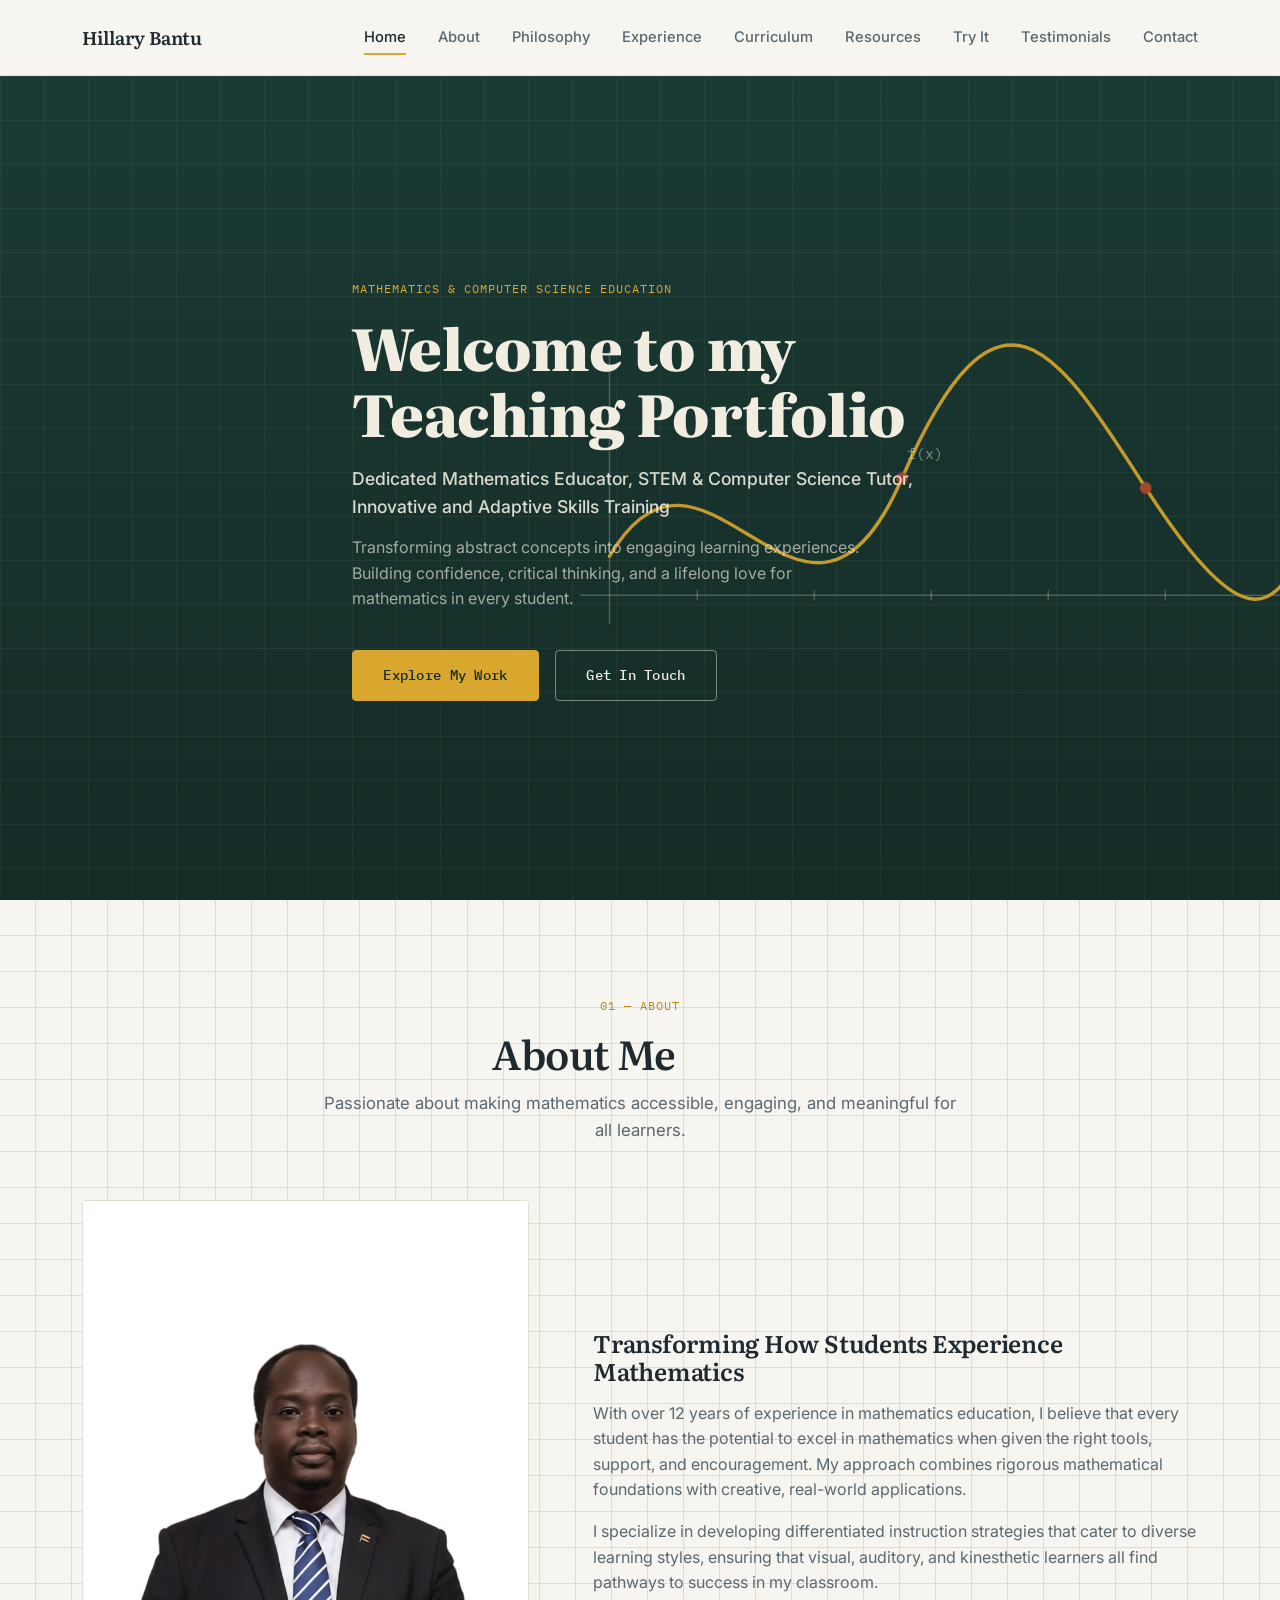
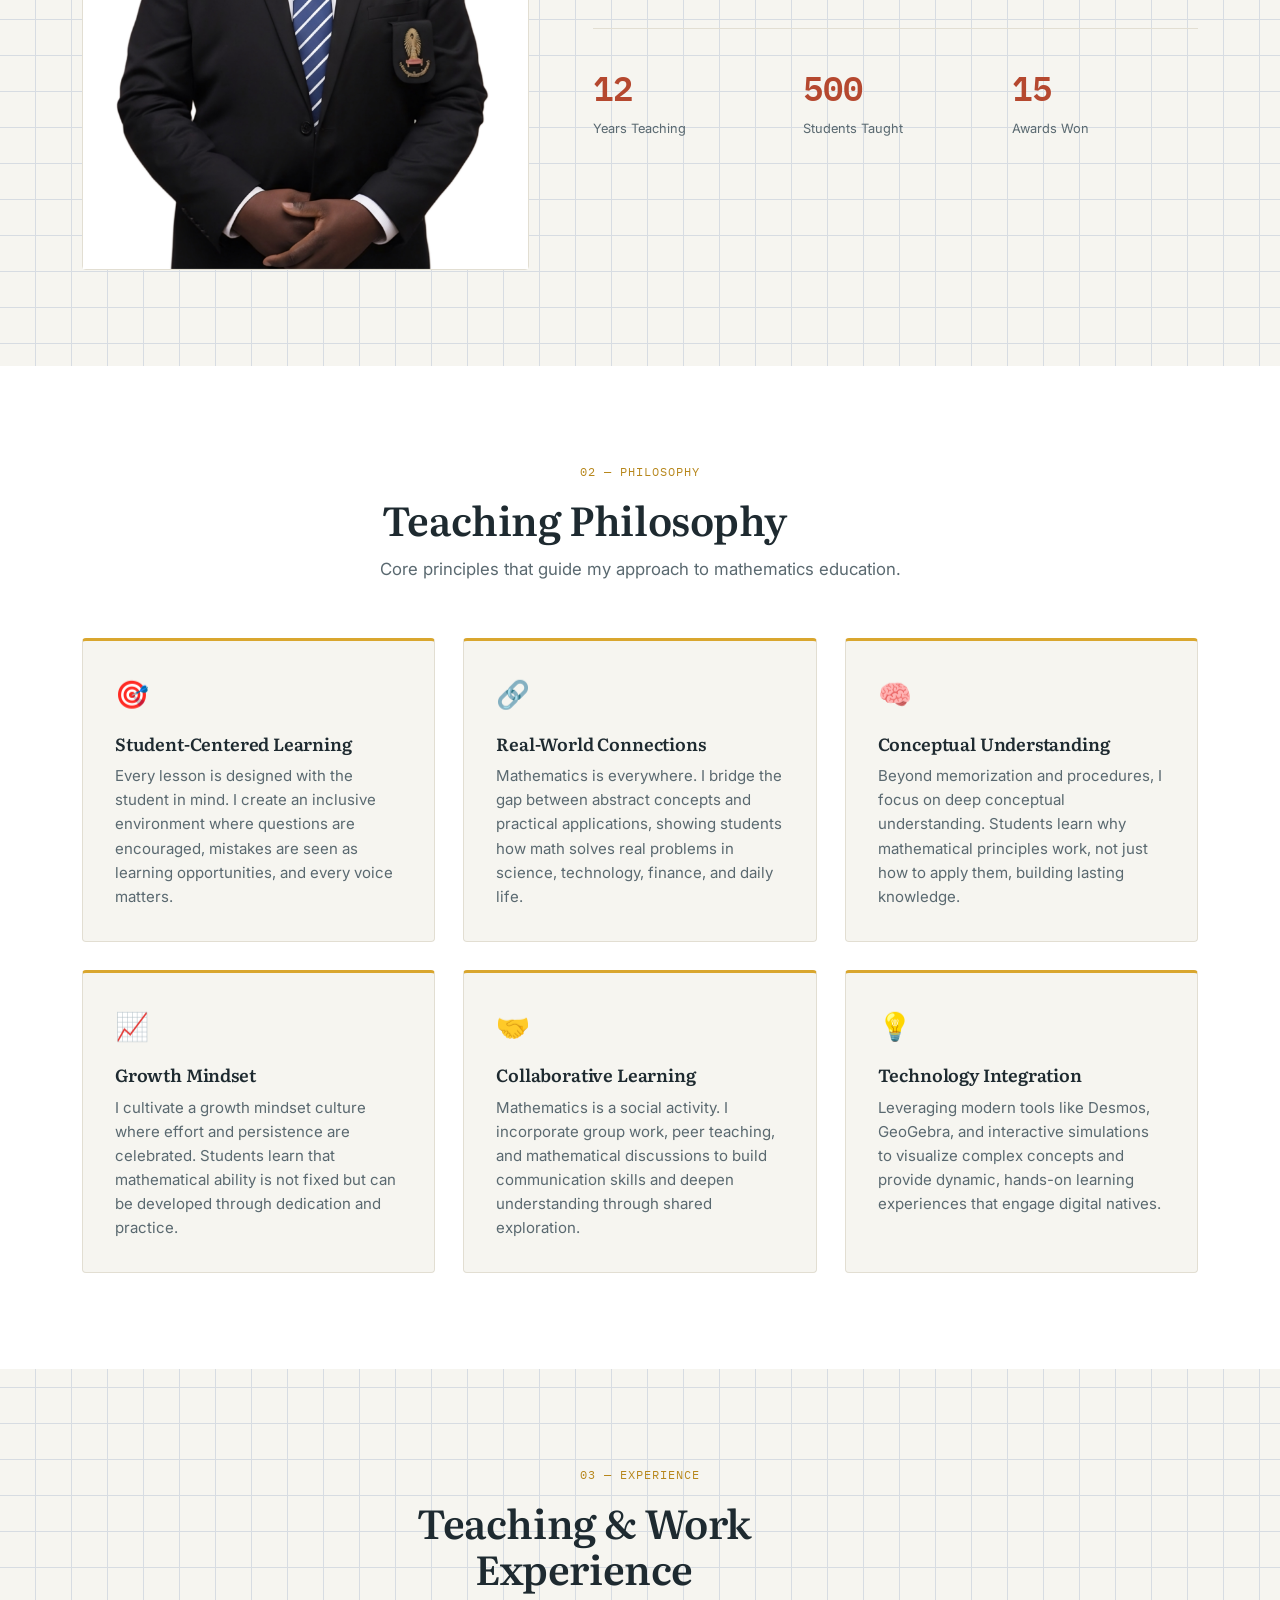
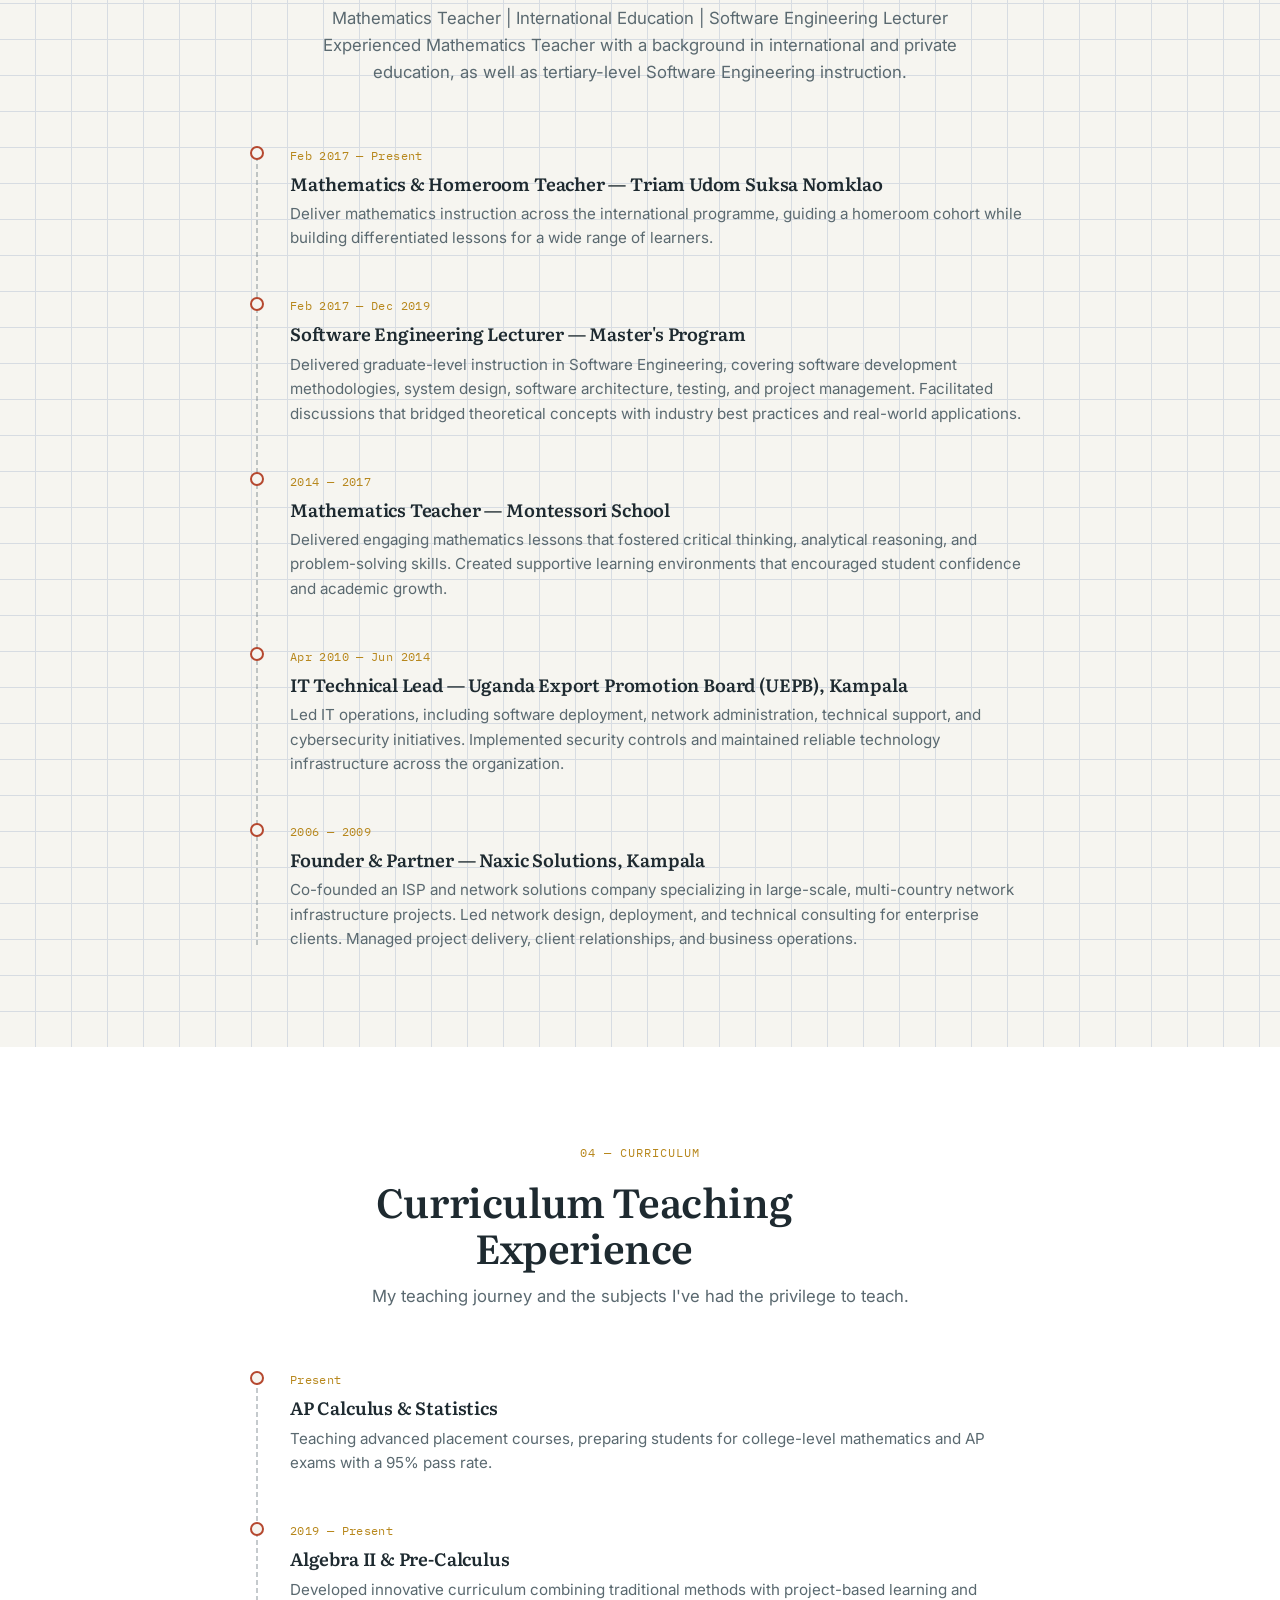
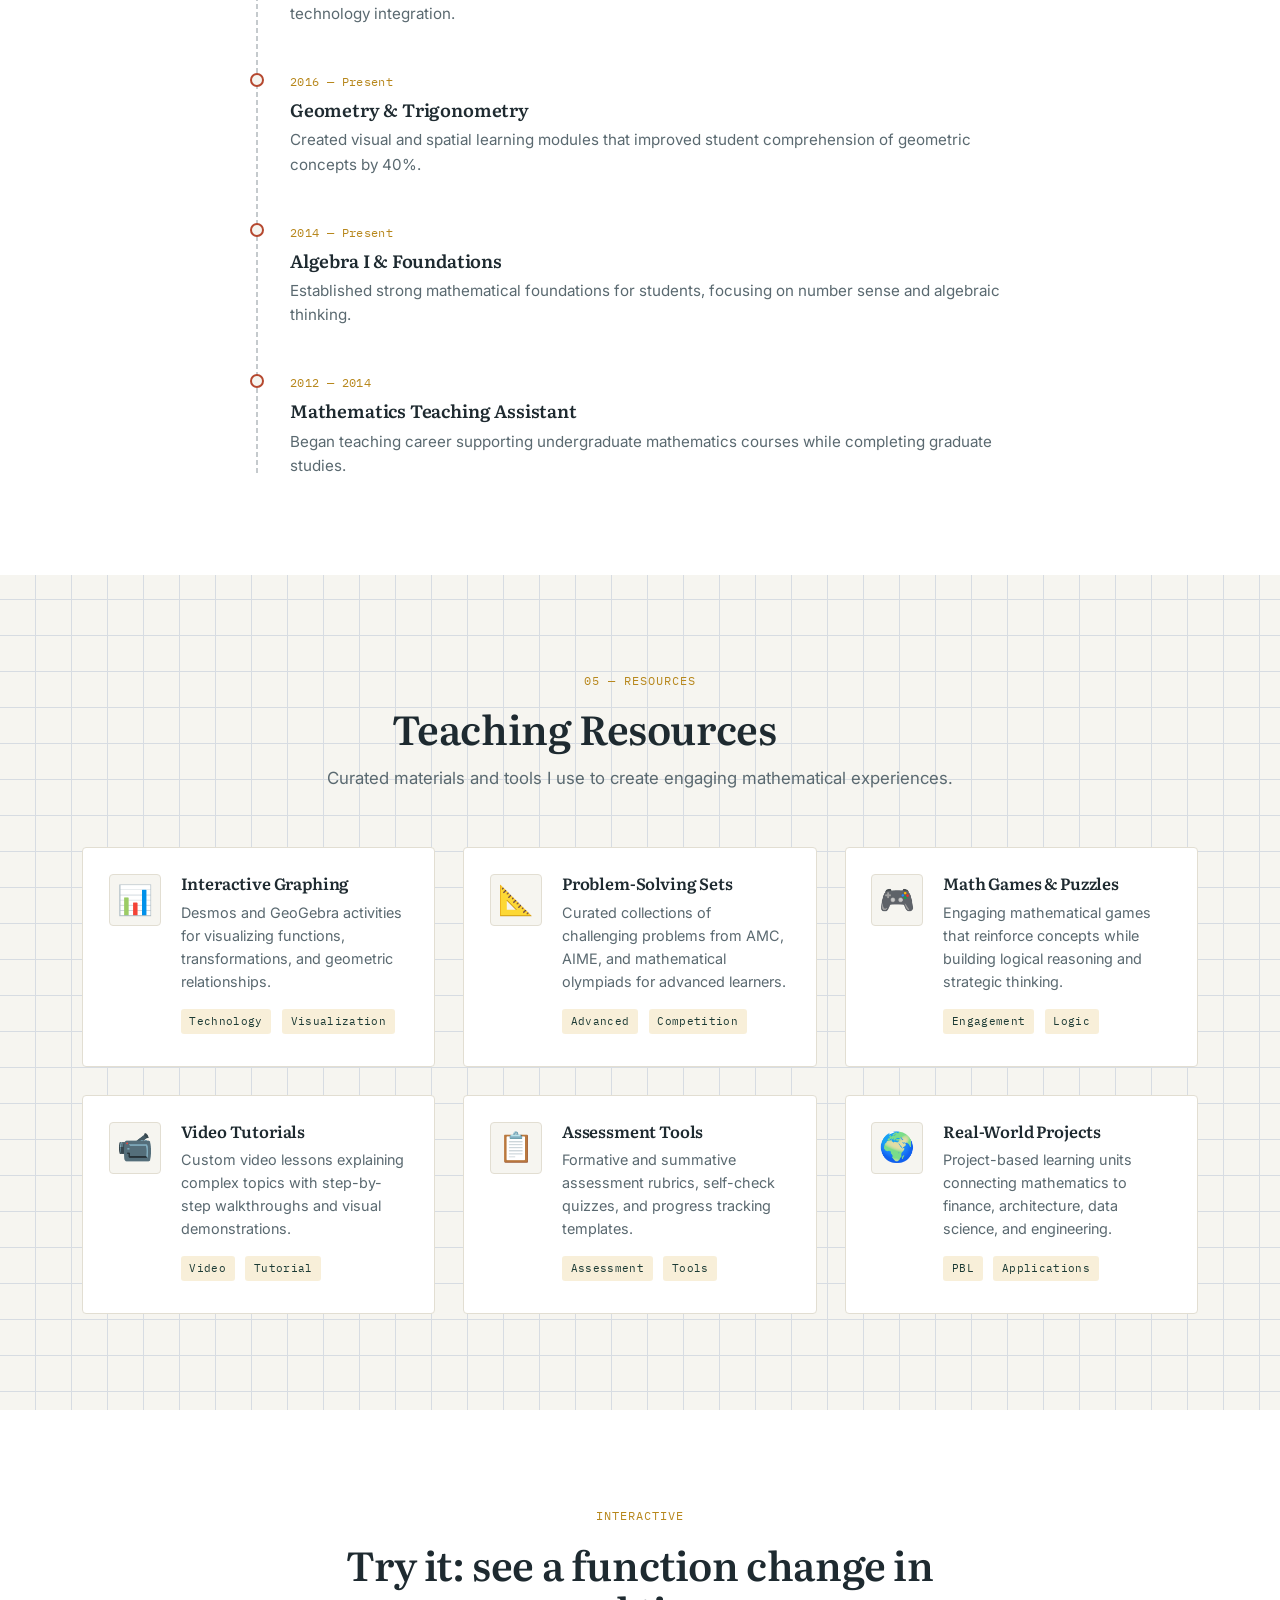
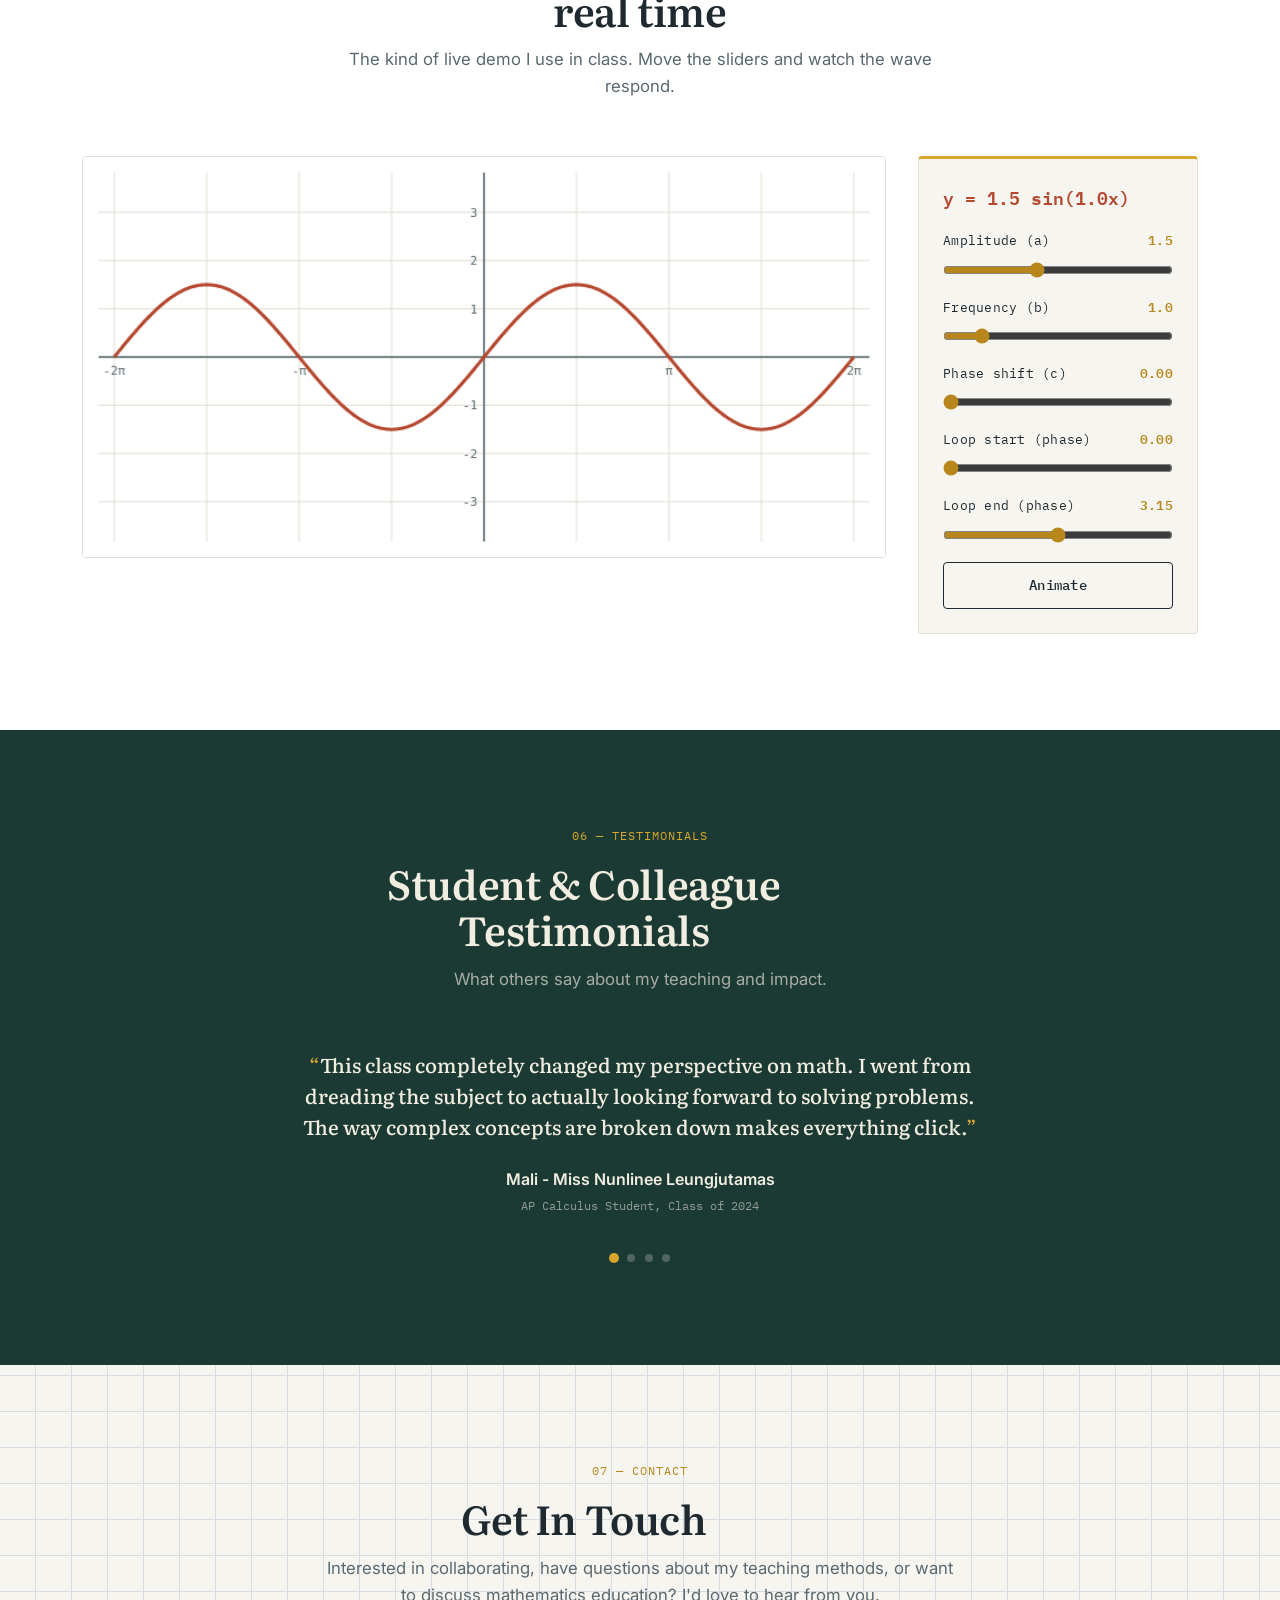
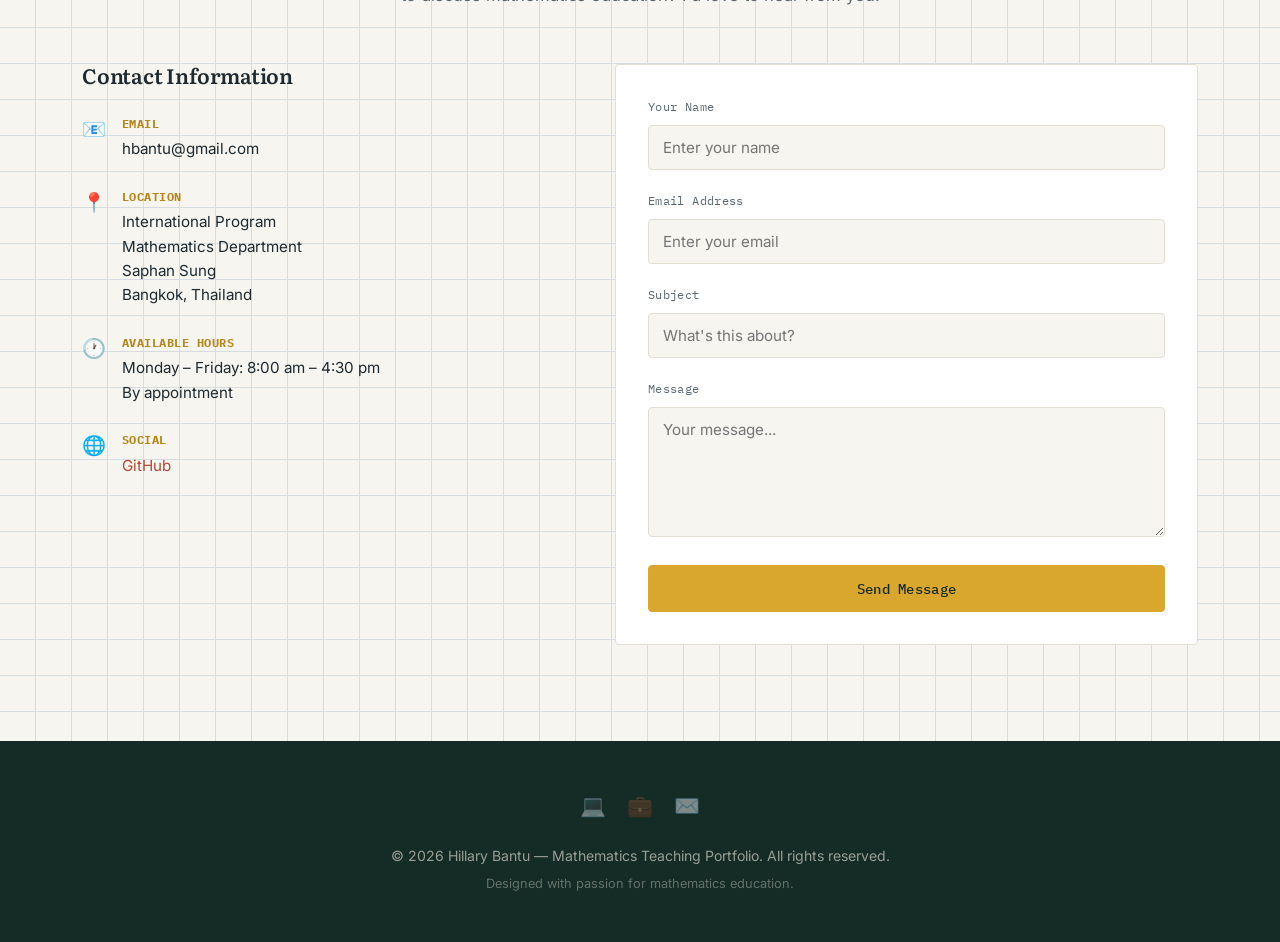
==== commit ba98c765: "Add configurable phase animation loop Add controls to choose the animation loop's start and end phas" ====
--- a/index.html
+++ b/index.html
@@ -380,6 +380,15 @@
                         <input id="c" type="range" min="0" max="6.28" step="0.05" value="0">
                     </div>
 
+                    <div class="control">
+                        <label for="loop-min">Loop start (phase) <output id="loop-min-val" for="loop-min">0.00</output></label>
+                        <input id="loop-min" type="range" min="0" max="6.28" step="0.05" value="0">
+                    </div>
+                    <div class="control">
+                        <label for="loop-max">Loop end (phase) <output id="loop-max-val" for="loop-max">3.14</output></label>
+                        <input id="loop-max" type="range" min="0" max="6.28" step="0.05" value="3.14">
+                    </div>
+
                     <button class="btn btn-ghost" id="play" type="button" aria-pressed="false">Animate</button>
                 </div>
             </div>
@@ -398,25 +407,25 @@
             <div class="testimonials-slider">
                 <div class="testimonial active">
                     <p class="testimonial-text">This class completely changed my perspective on math. I went from dreading the subject to actually looking forward to solving problems. The way complex concepts are broken down makes everything click.</p>
-                    <div class="testimonial-author">Sarah M.</div>
+                    <div class="testimonial-author"> Mali - Miss Nunlinee Leungjutamas </div>
                     <div class="testimonial-role">AP Calculus Student, Class of 2024</div>
                 </div>
 
                 <div class="testimonial">
                     <p class="testimonial-text">An exceptional educator who truly understands how to reach every student. The differentiated instruction strategies implemented have significantly improved our department's overall performance metrics.</p>
-                    <div class="testimonial-author">Dr. James Wilson</div>
+                    <div class="testimonial-author">Ajarn Neng</div>
                     <div class="testimonial-role">Department Chair, Mathematics</div>
                 </div>
 
                 <div class="testimonial">
                     <p class="testimonial-text">I never thought I could understand calculus, but the visual explanations and patient guidance made it possible. I scored a 5 on my AP exam and I'm now majoring in engineering!</p>
-                    <div class="testimonial-author">Michael T.</div>
-                    <div class="testimonial-role">Former Student, Currently at MIT</div>
+                    <div class="testimonial-author"> Sadhu -  </div>
+                    <div class="testimonial-role">Former Student, Currently at Chulalungorn university</div>
                 </div>
 
                 <div class="testimonial">
                     <p class="testimonial-text">The collaborative learning environment created in this classroom is remarkable. Students support each other and mathematical discussions happen naturally. A model for modern math education.</p>
-                    <div class="testimonial-author">Lisa Chen</div>
+                    <div class="testimonial-author">Tr. Jay</div>
                     <div class="testimonial-role">Peer Teacher, Mathematics Department</div>
                 </div>
 
@@ -455,7 +464,7 @@
                         <i>📍</i>
                         <div>
                             <strong>Location</strong>
-                            <p>International Program Mathematics Department<br>Triam Udom Suksa Nomklao School, Bangkok, Thailand</p>
+                            <p>International Program <br>Mathematics Department<br> Saphan Sung <br>Bangkok, Thailand</p>
                         </div>
                     </div>
 
@@ -617,24 +626,59 @@
 
         Object.values(sliders).forEach((s) => s.addEventListener('input', draw));
 
-        // Animate the phase shift
-        let rafId = null, last = 0;
+        // Animate the phase shift inside a chosen range [loopMin, loopMax],
+        // then jump back to loopMin and repeat.
+        const SPEED = 1.5;               // radians per second
+        const MIN_SPAN = 0.1;            // loop range can't collapse to nothing
+        const loopMin = $('loop-min'), loopMax = $('loop-max');
+        const loopMinOut = $('loop-min-val'), loopMaxOut = $('loop-max-val');
+        let rafId = null, last = 0, phase = 0;
+
+        function syncLoopRange(changed) {
+            let lo = +loopMin.value, hi = +loopMax.value;
+            if (hi - lo < MIN_SPAN) {                       // keep start < end
+                if (changed === loopMin) { hi = lo + MIN_SPAN; loopMax.value = hi; }
+                else                     { lo = hi - MIN_SPAN; loopMin.value = lo; }
+                lo = +loopMin.value; hi = +loopMax.value;
+            }
+            loopMinOut.textContent = lo.toFixed(2);
+            loopMaxOut.textContent = hi.toFixed(2);
+        }
+        loopMin.addEventListener('input', () => syncLoopRange(loopMin));
+        loopMax.addEventListener('input', () => syncLoopRange(loopMax));
+        syncLoopRange();
+
         function tick(t) {
-            const dt = last ? (t - last) / 1000 : 0;
+            const lo = +loopMin.value, hi = +loopMax.value;
+            const dt = last ? Math.min((t - last) / 1000, 0.1) : 0;
             last = t;
-            let c = +sliders.c.value + dt * 1.5;
-            if (c > 6.28) c -= 6.28;
-            sliders.c.value = c;
+            phase += dt * SPEED;
+            if (phase < lo) phase = lo;
+            if (phase > hi) phase = lo + (phase - lo) % (hi - lo);   // loop back to the start
+            sliders.c.value = phase;
             draw();
             rafId = requestAnimationFrame(tick);
         }
+
+        function setPlaying(on) {
+            playBtn.setAttribute('aria-pressed', String(on));
+            playBtn.textContent = on ? 'Pause' : 'Animate';
+            if (on) {
+                phase = +sliders.c.value;                 // continue from the slider position
+                last = 0;
+                rafId = requestAnimationFrame(tick);
+            } else {
+                cancelAnimationFrame(rafId);
+                rafId = null;
+            }
+        }
+
         playBtn.addEventListener('click', () => {
-            const playing = playBtn.getAttribute('aria-pressed') === 'true';
-            playBtn.setAttribute('aria-pressed', String(!playing));
-            playBtn.textContent = playing ? 'Animate' : 'Pause';
-            if (playing) { cancelAnimationFrame(rafId); rafId = null; }
-            else { last = 0; rafId = requestAnimationFrame(tick); }
+            setPlaying(playBtn.getAttribute('aria-pressed') !== 'true');
         });
+
+        // Dragging the phase slider while playing: pick up from the new position
+        sliders.c.addEventListener('input', () => { phase = +sliders.c.value; });
 
         draw();
     })();
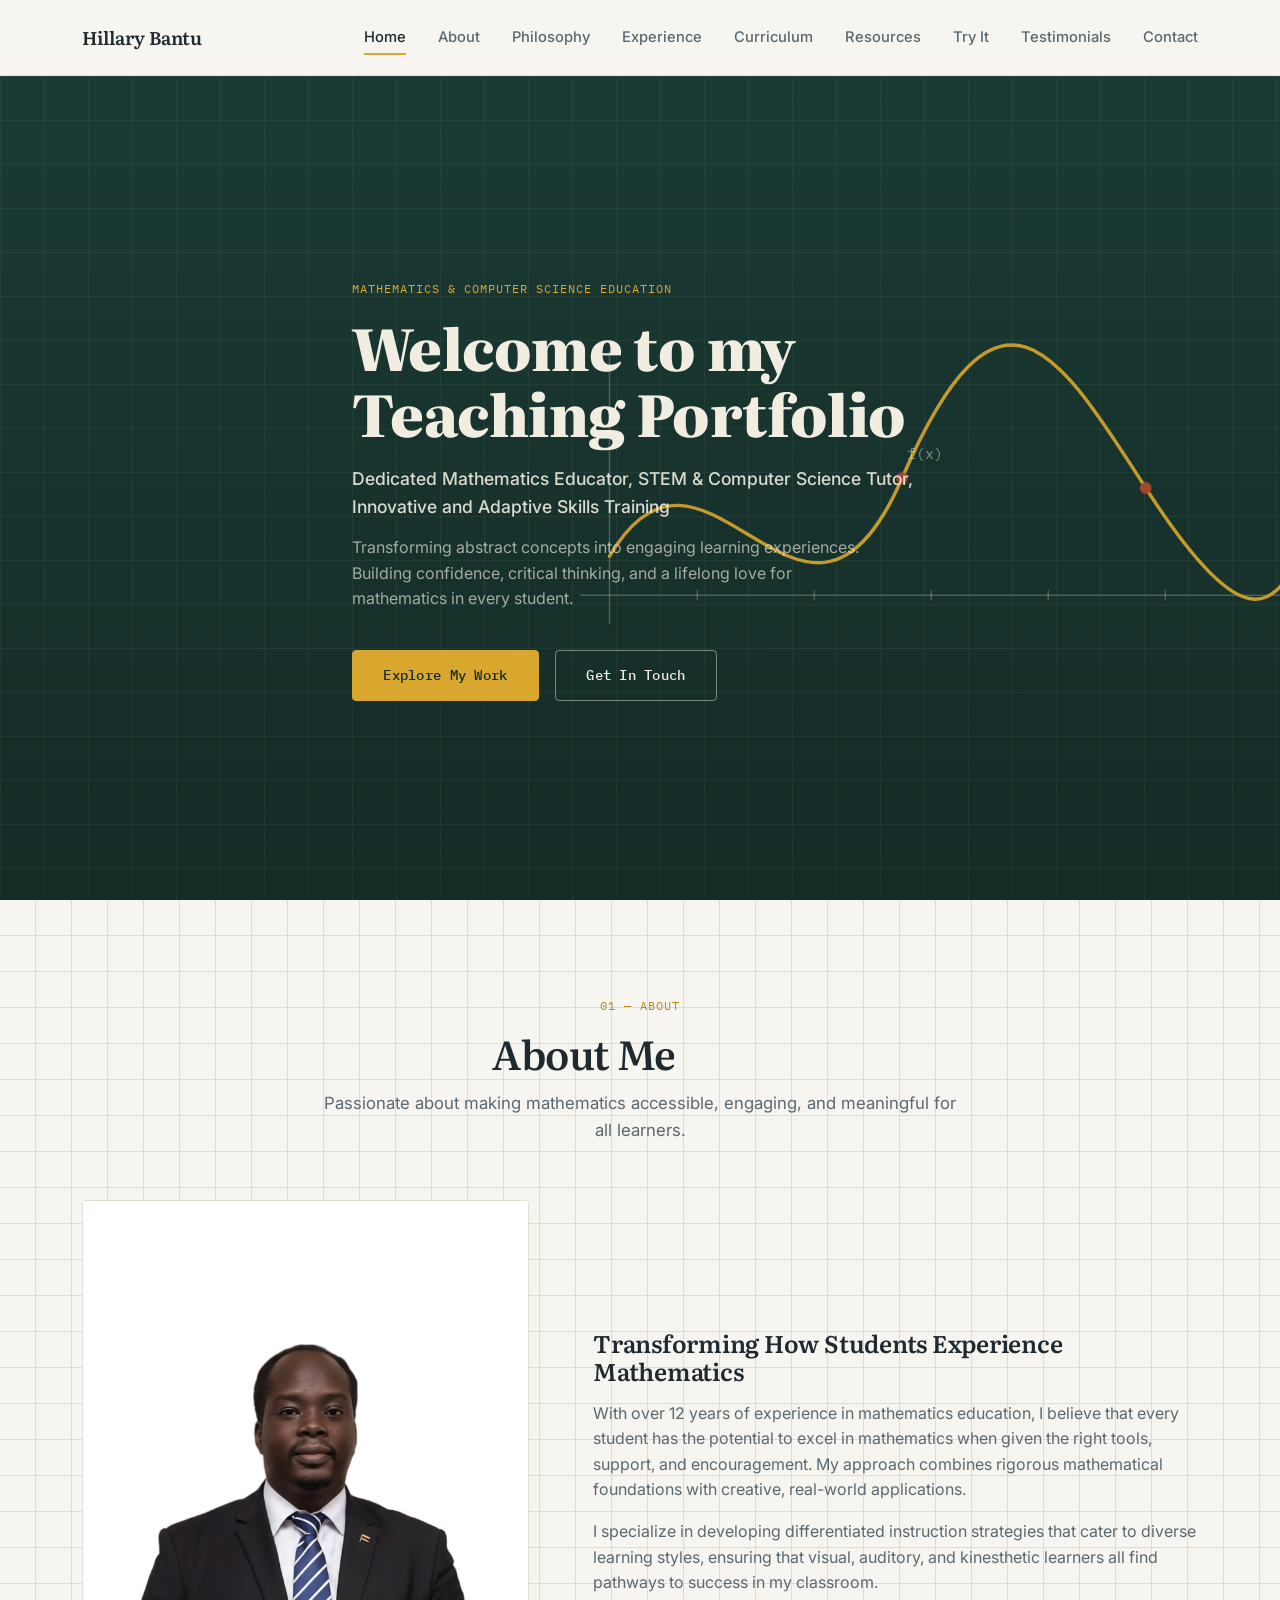
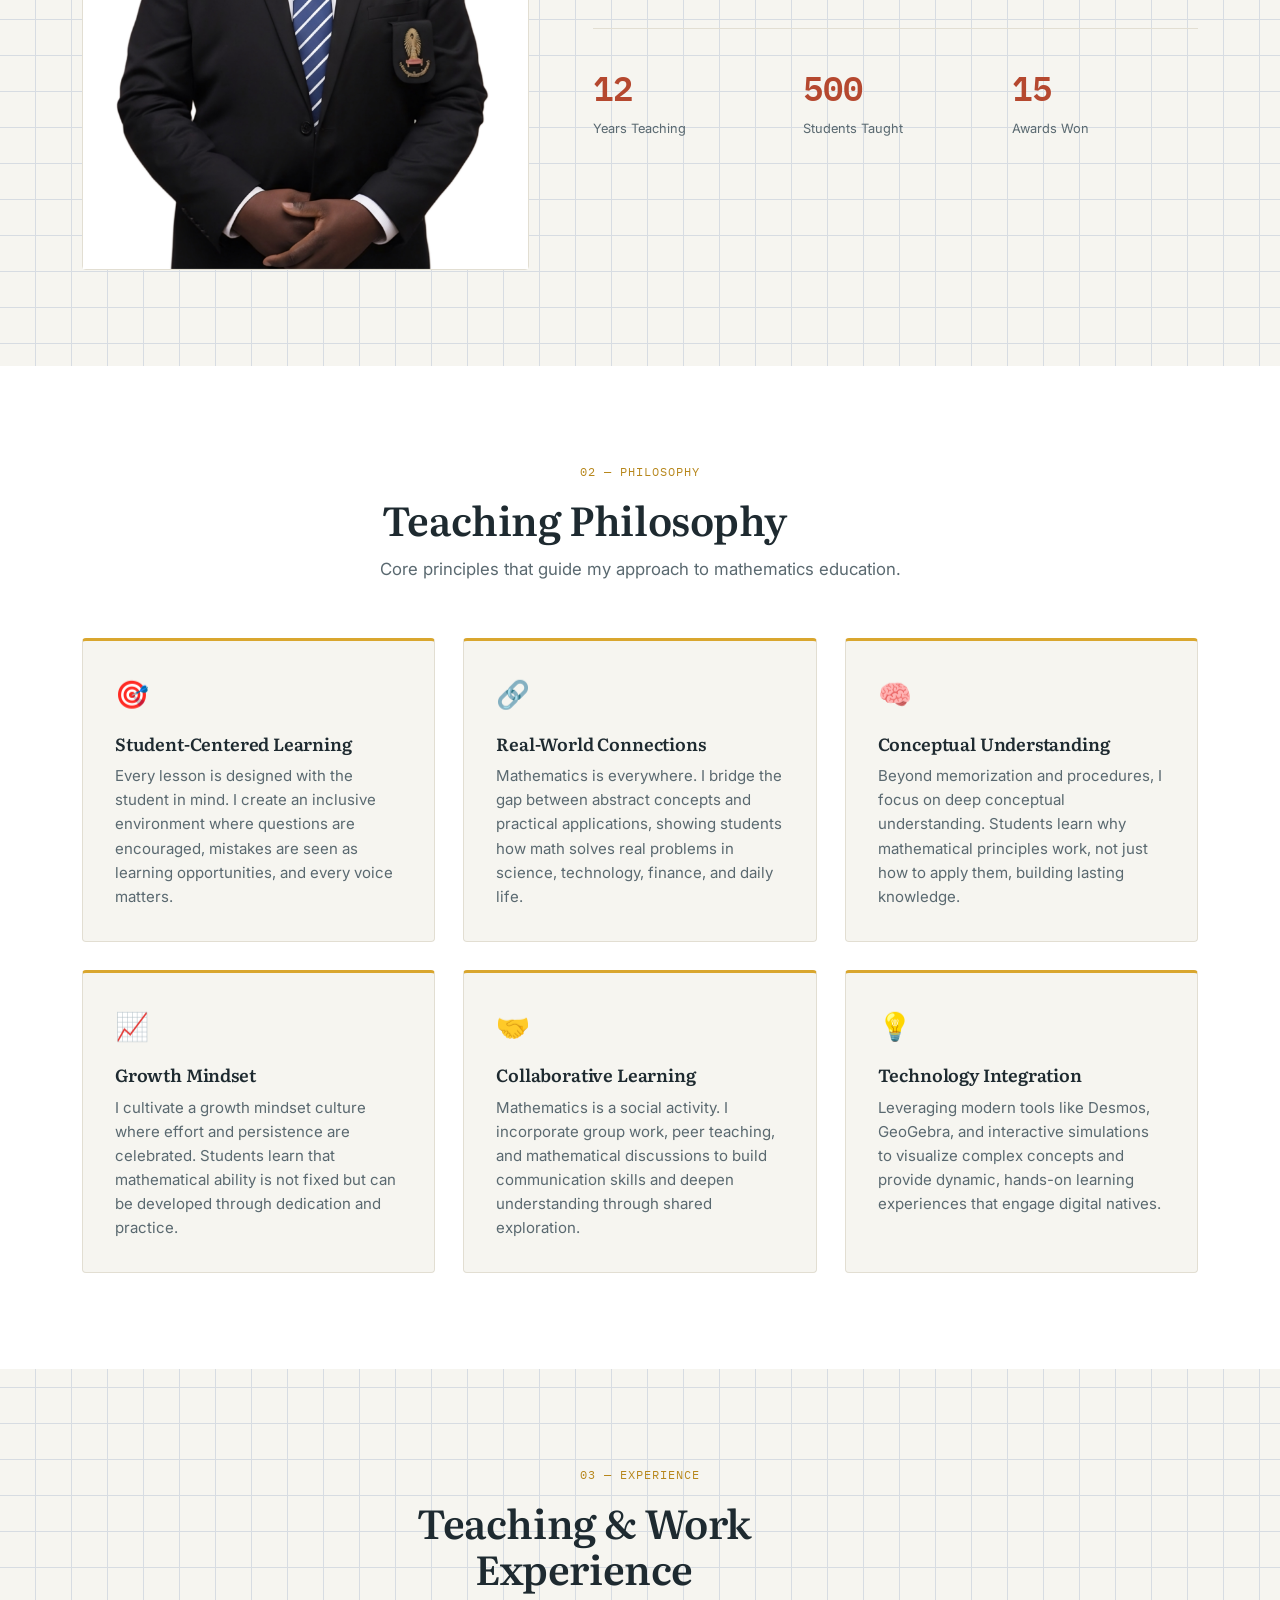
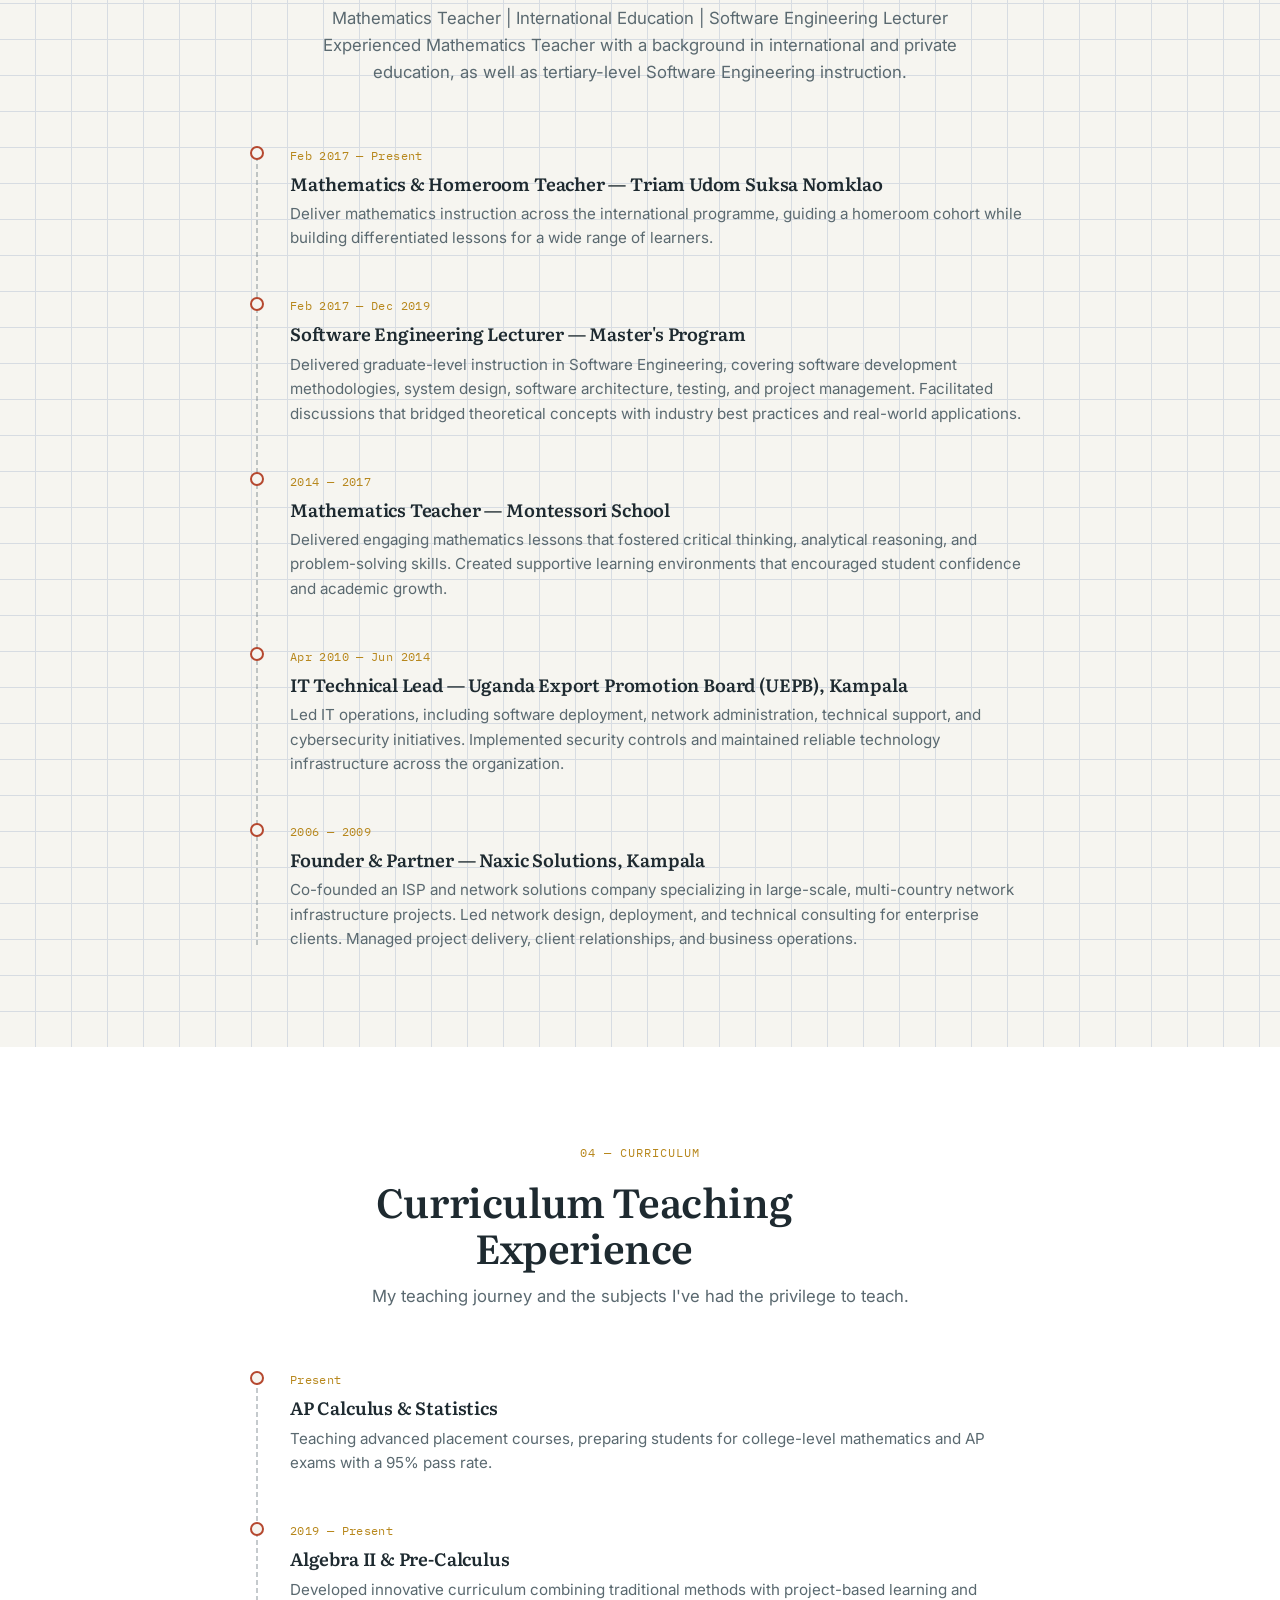
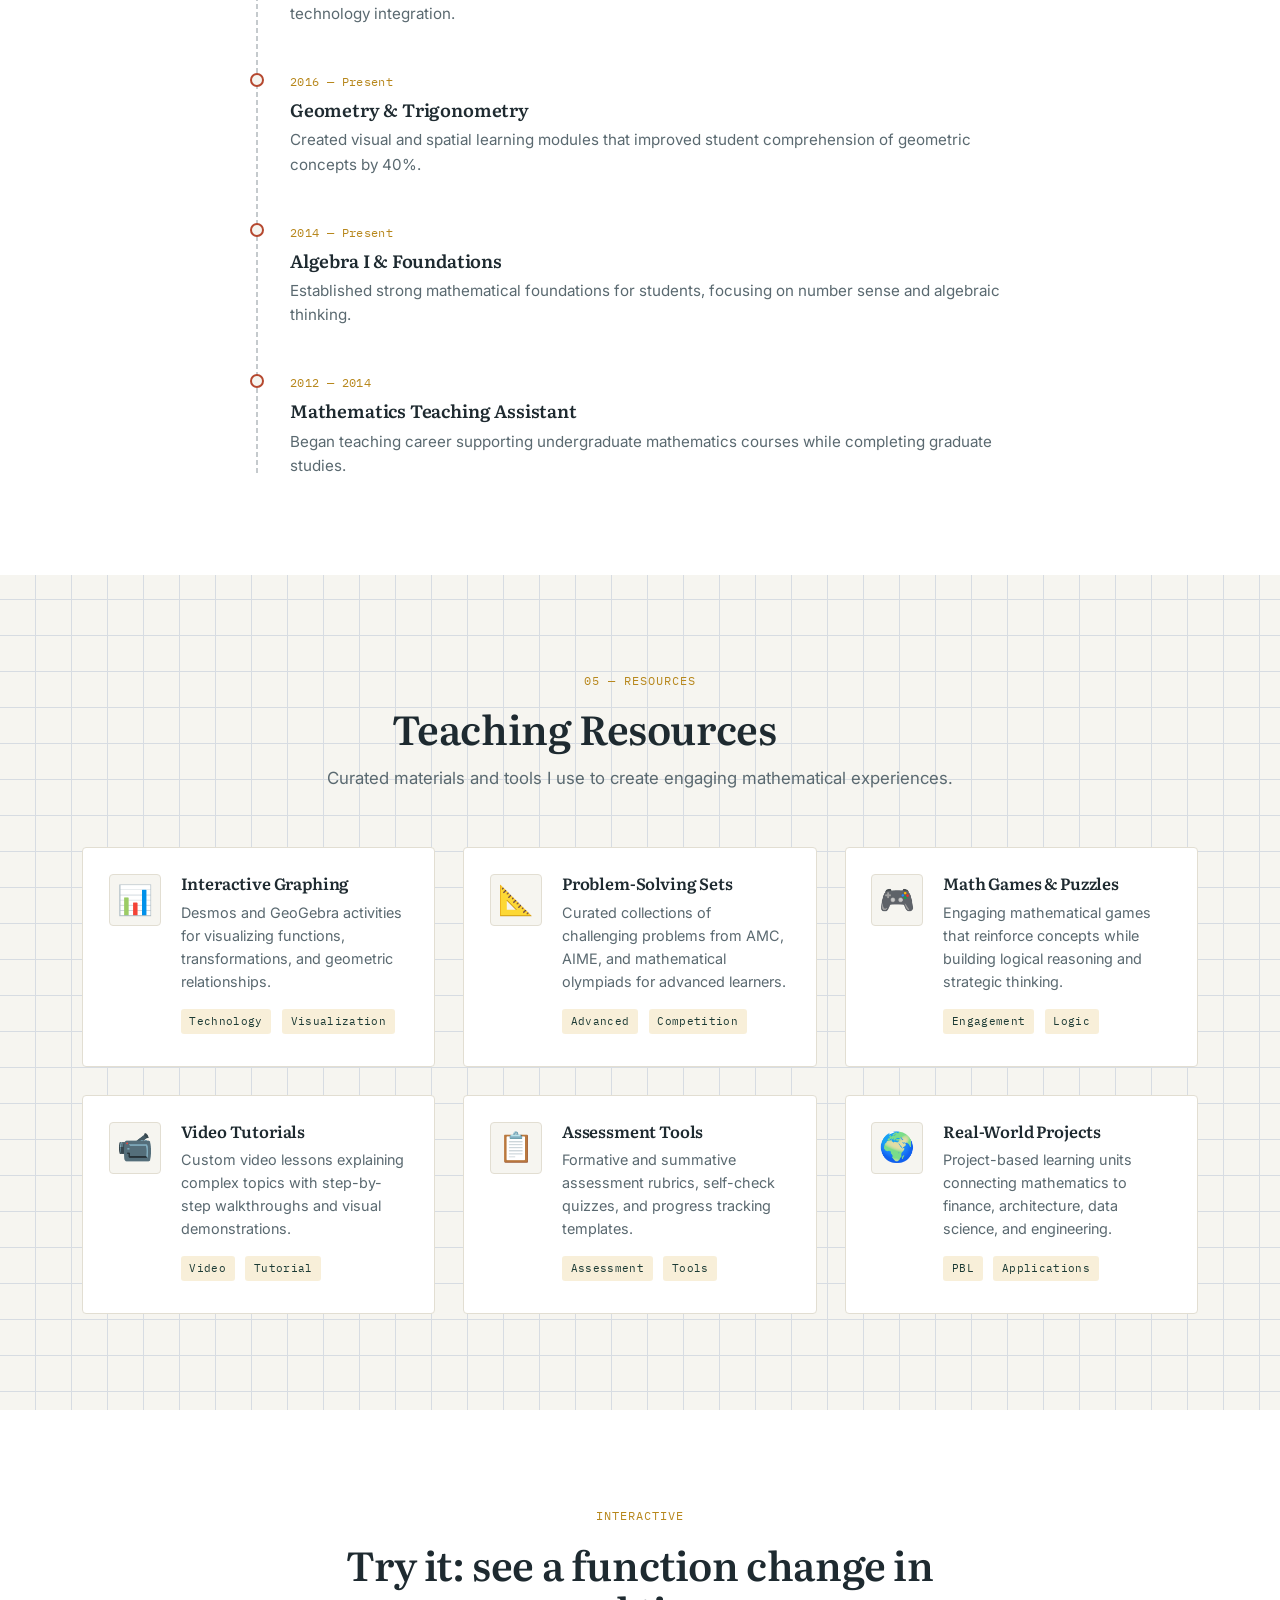
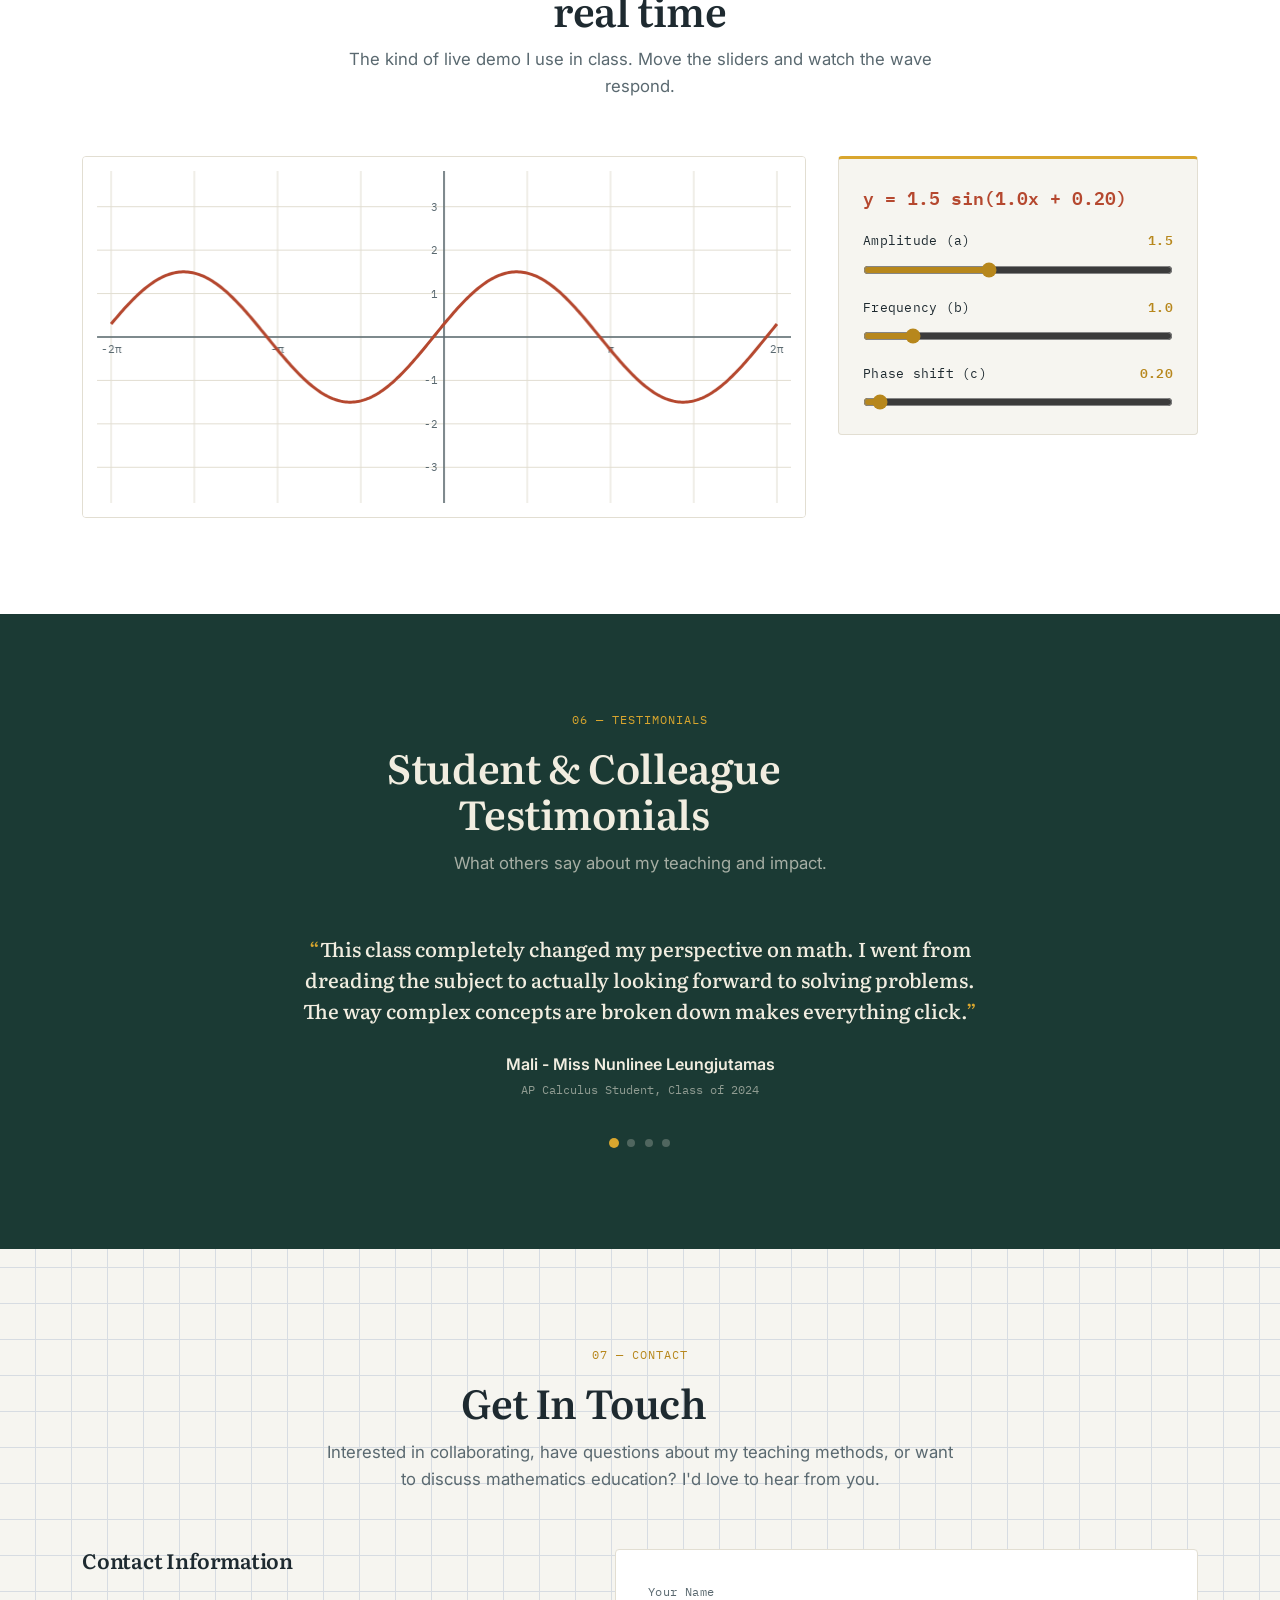
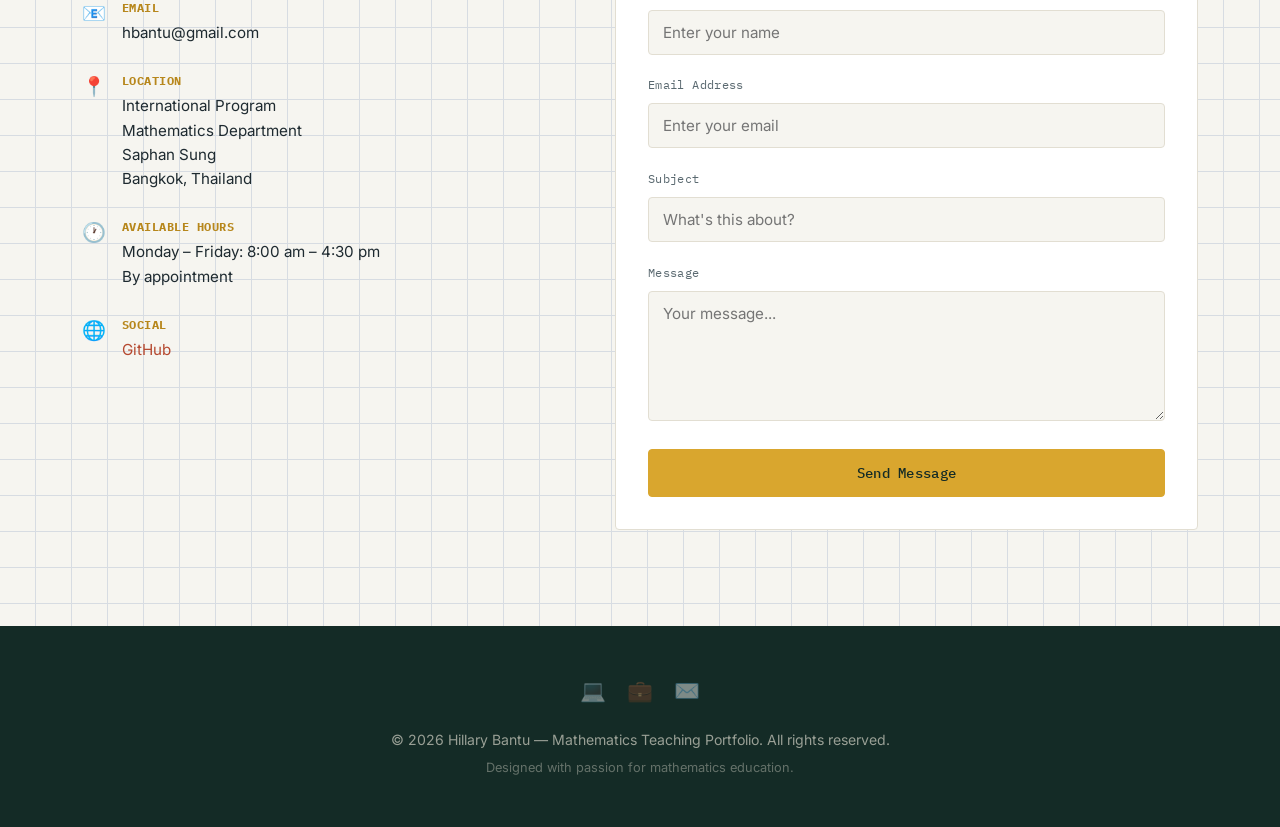
==== commit 881646d6: "Auto-loop the graph phase animation Remove manual animation and loop-range controls; animate the pha" ====
--- a/index.html
+++ b/index.html
@@ -377,19 +377,8 @@
                     </div>
                     <div class="control">
                         <label for="c">Phase shift (c) <output id="c-val" for="c">0.00</output></label>
-                        <input id="c" type="range" min="0" max="6.28" step="0.05" value="0">
-                    </div>
-
-                    <div class="control">
-                        <label for="loop-min">Loop start (phase) <output id="loop-min-val" for="loop-min">0.00</output></label>
-                        <input id="loop-min" type="range" min="0" max="6.28" step="0.05" value="0">
-                    </div>
-                    <div class="control">
-                        <label for="loop-max">Loop end (phase) <output id="loop-max-val" for="loop-max">3.14</output></label>
-                        <input id="loop-max" type="range" min="0" max="6.28" step="0.05" value="3.14">
-                    </div>
-
-                    <button class="btn btn-ghost" id="play" type="button" aria-pressed="false">Animate</button>
+                        <input id="c" type="range" min="0" max="6.25" step="0.05" value="0">
+                    </div>
                 </div>
             </div>
         </div>
@@ -546,7 +535,6 @@
         const sliders = { a: $('a'), b: $('b'), c: $('c') };
         const outputs = { a: $('a-val'), b: $('b-val'), c: $('c-val') };
         const eq = $('eq');
-        const playBtn = $('play');
 
         const css = getComputedStyle(document.documentElement);
         const token = (name, fallback) => css.getPropertyValue(name).trim() || fallback;
@@ -626,59 +614,46 @@
 
         Object.values(sliders).forEach((s) => s.addEventListener('input', draw));
 
-        // Animate the phase shift inside a chosen range [loopMin, loopMax],
-        // then jump back to loopMin and repeat.
+        // Auto-loop the phase shift from 0 up to 6.25, then wrap back to 0.
         const SPEED = 1.5;               // radians per second
-        const MIN_SPAN = 0.1;            // loop range can't collapse to nothing
-        const loopMin = $('loop-min'), loopMax = $('loop-max');
-        const loopMinOut = $('loop-min-val'), loopMaxOut = $('loop-max-val');
-        let rafId = null, last = 0, phase = 0;
-
-        function syncLoopRange(changed) {
-            let lo = +loopMin.value, hi = +loopMax.value;
-            if (hi - lo < MIN_SPAN) {                       // keep start < end
-                if (changed === loopMin) { hi = lo + MIN_SPAN; loopMax.value = hi; }
-                else                     { lo = hi - MIN_SPAN; loopMin.value = lo; }
-                lo = +loopMin.value; hi = +loopMax.value;
-            }
-            loopMinOut.textContent = lo.toFixed(2);
-            loopMaxOut.textContent = hi.toFixed(2);
-        }
-        loopMin.addEventListener('input', () => syncLoopRange(loopMin));
-        loopMax.addEventListener('input', () => syncLoopRange(loopMax));
-        syncLoopRange();
+        const LOOP_MIN = 0, LOOP_MAX = 6.25;
+        let rafId = null, last = 0, phase = +sliders.c.value;
 
         function tick(t) {
-            const lo = +loopMin.value, hi = +loopMax.value;
             const dt = last ? Math.min((t - last) / 1000, 0.1) : 0;
             last = t;
             phase += dt * SPEED;
-            if (phase < lo) phase = lo;
-            if (phase > hi) phase = lo + (phase - lo) % (hi - lo);   // loop back to the start
+            if (phase > LOOP_MAX) phase = LOOP_MIN + (phase - LOOP_MIN) % (LOOP_MAX - LOOP_MIN);
             sliders.c.value = phase;
             draw();
             rafId = requestAnimationFrame(tick);
         }
 
-        function setPlaying(on) {
-            playBtn.setAttribute('aria-pressed', String(on));
-            playBtn.textContent = on ? 'Pause' : 'Animate';
-            if (on) {
-                phase = +sliders.c.value;                 // continue from the slider position
-                last = 0;
-                rafId = requestAnimationFrame(tick);
+        function start() {
+            if (rafId !== null) return;
+            last = 0;
+            rafId = requestAnimationFrame(tick);
+        }
+        function stop() {
+            cancelAnimationFrame(rafId);
+            rafId = null;
+        }
+
+        // Dragging the phase slider: the loop picks up from the new position
+        sliders.c.addEventListener('input', () => { phase = +sliders.c.value; });
+
+        // Run automatically, but only while the graph is on screen
+        // (and not at all for visitors who prefer reduced motion).
+        const reduceMotion = window.matchMedia('(prefers-reduced-motion: reduce)').matches;
+        if (!reduceMotion) {
+            if ('IntersectionObserver' in window) {
+                new IntersectionObserver((entries) => {
+                    entries[0].isIntersecting ? start() : stop();
+                }).observe(canvas);
             } else {
-                cancelAnimationFrame(rafId);
-                rafId = null;
+                start();
             }
         }
-
-        playBtn.addEventListener('click', () => {
-            setPlaying(playBtn.getAttribute('aria-pressed') !== 'true');
-        });
-
-        // Dragging the phase slider while playing: pick up from the new position
-        sliders.c.addEventListener('input', () => { phase = +sliders.c.value; });
 
         draw();
     })();
--- a/css/style.css
+++ b/css/style.css
@@ -796,7 +796,7 @@
 
 .lab {
   display: grid;
-  grid-template-columns: minmax(0, 1fr) 280px;
+  grid-template-columns: minmax(0, 1fr) 360px;
   gap: 2rem;
   align-items: start;
 }
@@ -824,7 +824,7 @@
   font-weight: 600;
   color: var(--brick);
   margin: 0;
-  overflow-wrap: anywhere;
+  white-space: nowrap;   /* keep the equation on a single line */
 }
 .control label {
   display: flex;
@@ -873,4 +873,5 @@
 dialog#lb img{display:block;width:100%;max-height:80vh;object-fit:contain}
 dialog#lb p{margin:0;padding:12px 16px}
 @media (max-width:820px){.lab,.gallery{grid-template-columns:1fr}}
+@media (max-width:400px){.eq{font-size:.95rem}}
 @media (prefers-reduced-motion:reduce){.floaters span,#typed::after{animation:none}.reveal{opacity:1;transform:none;transition:none}.photo,figure img{transition:none}}
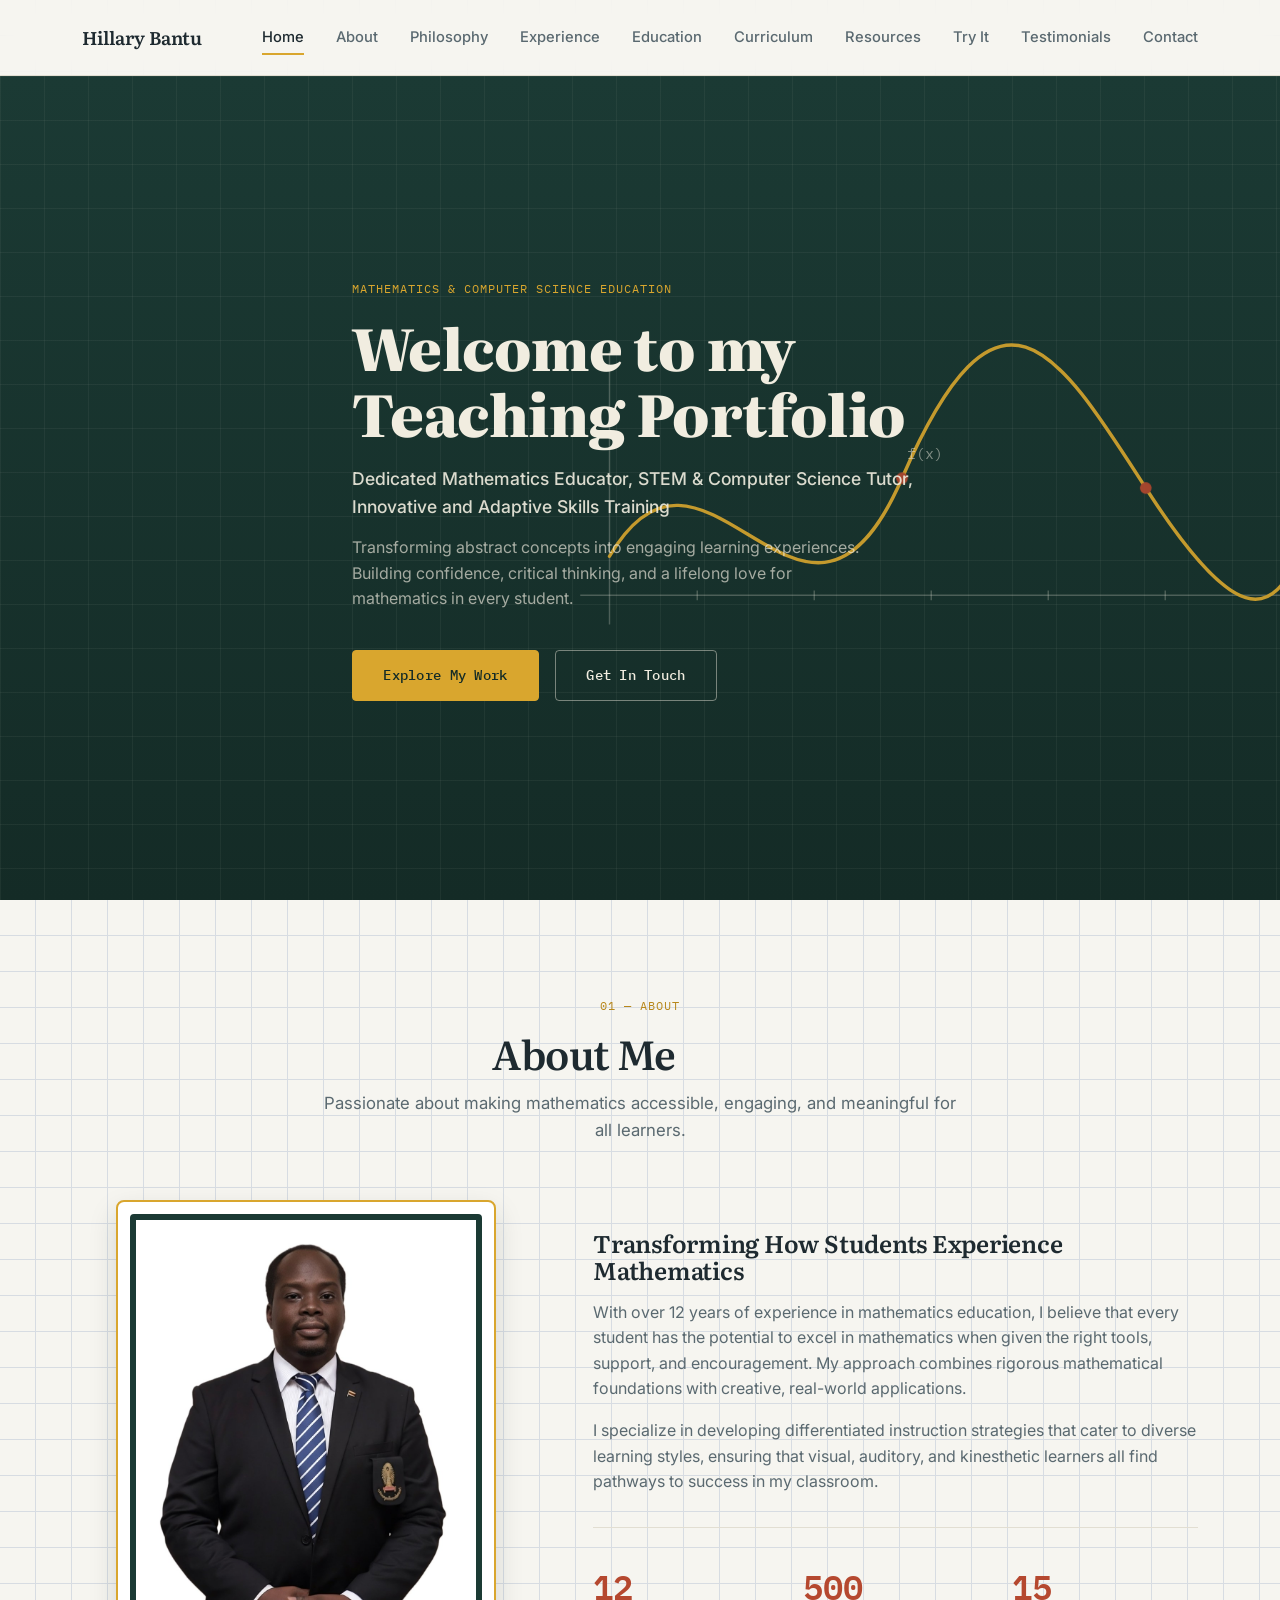
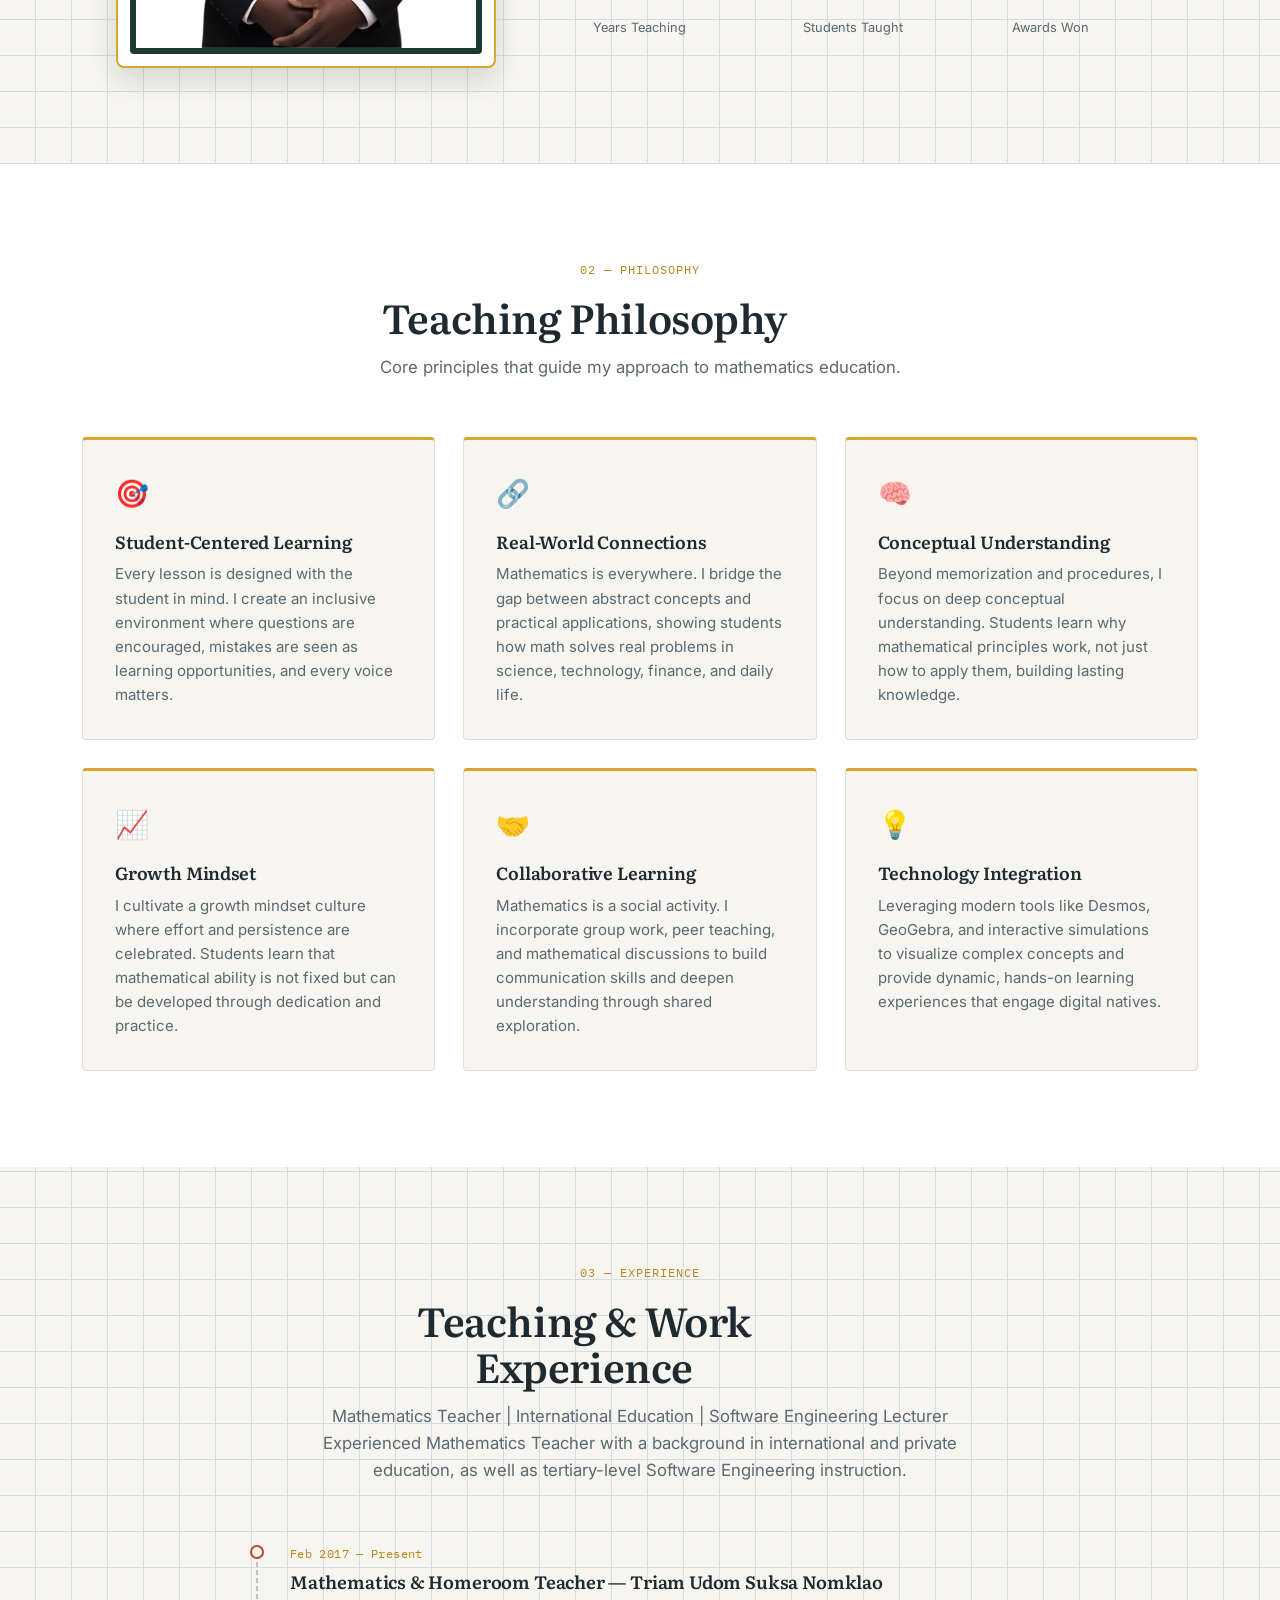
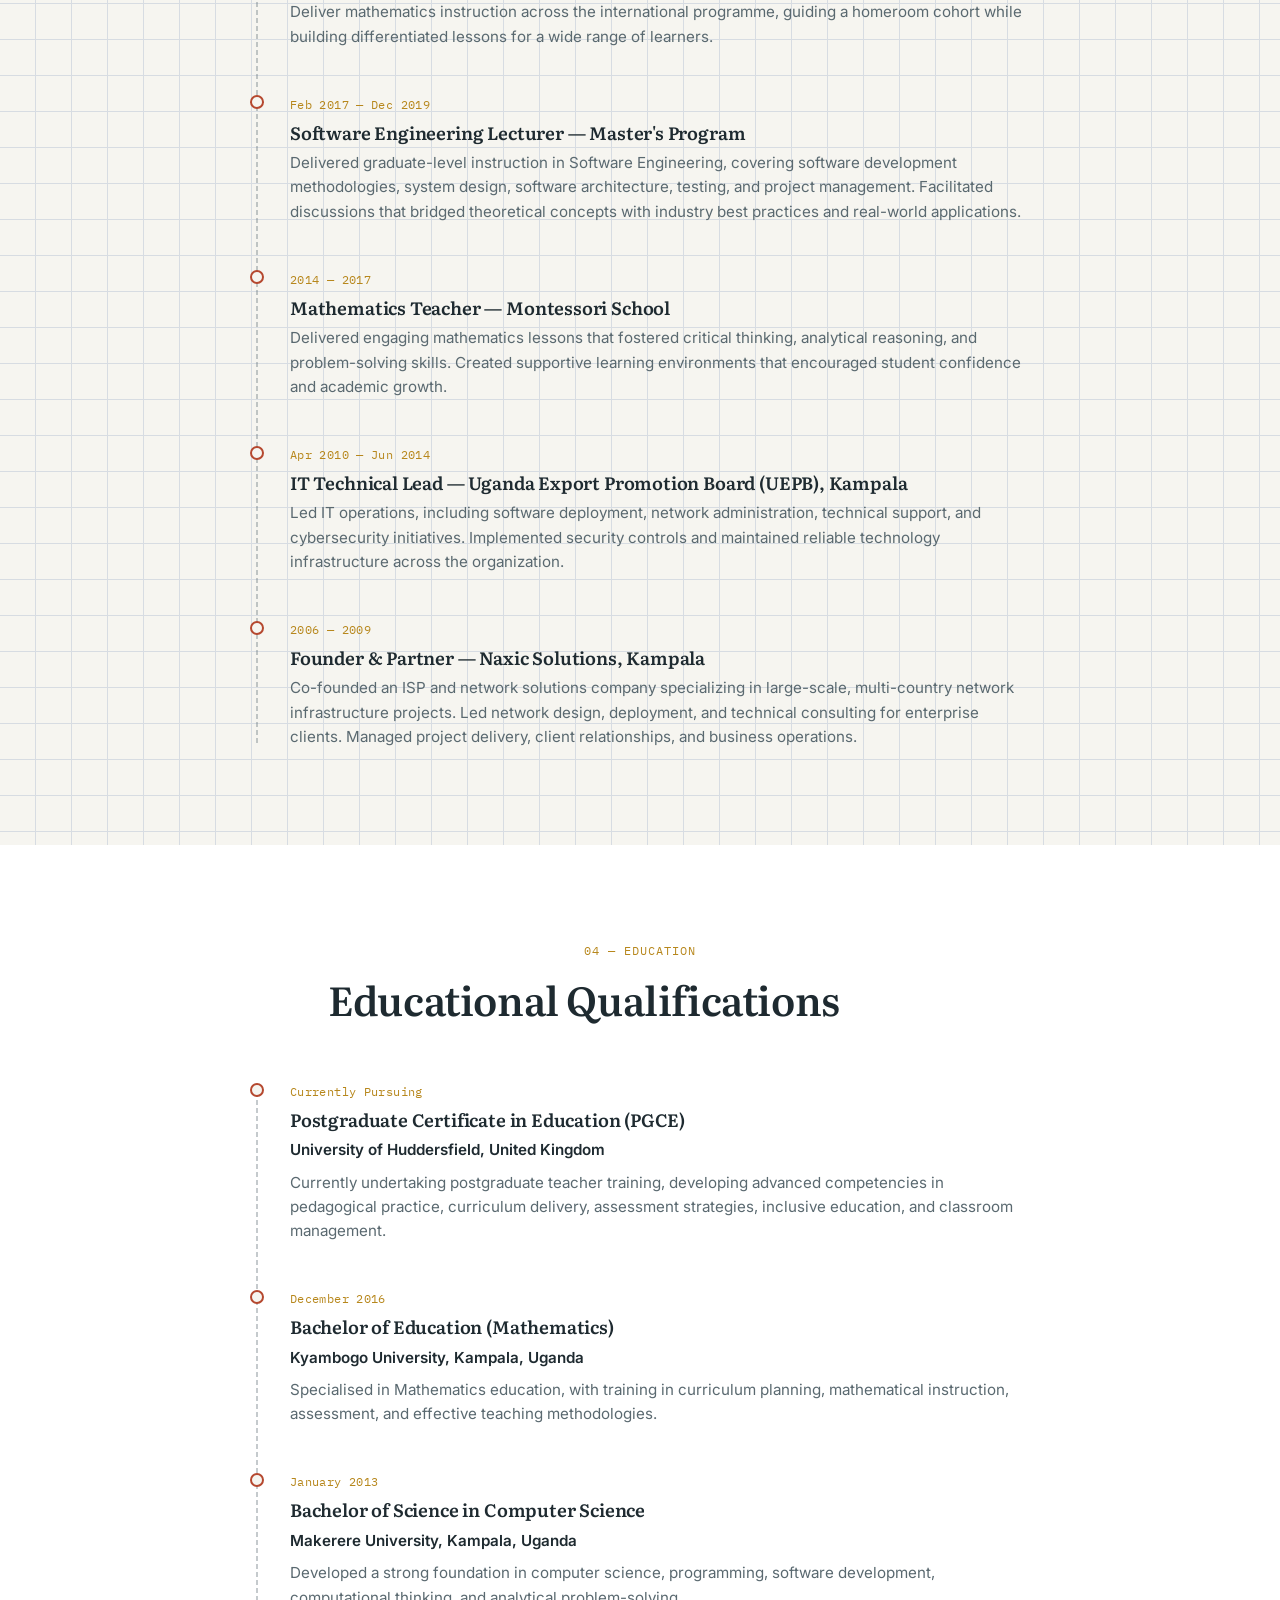
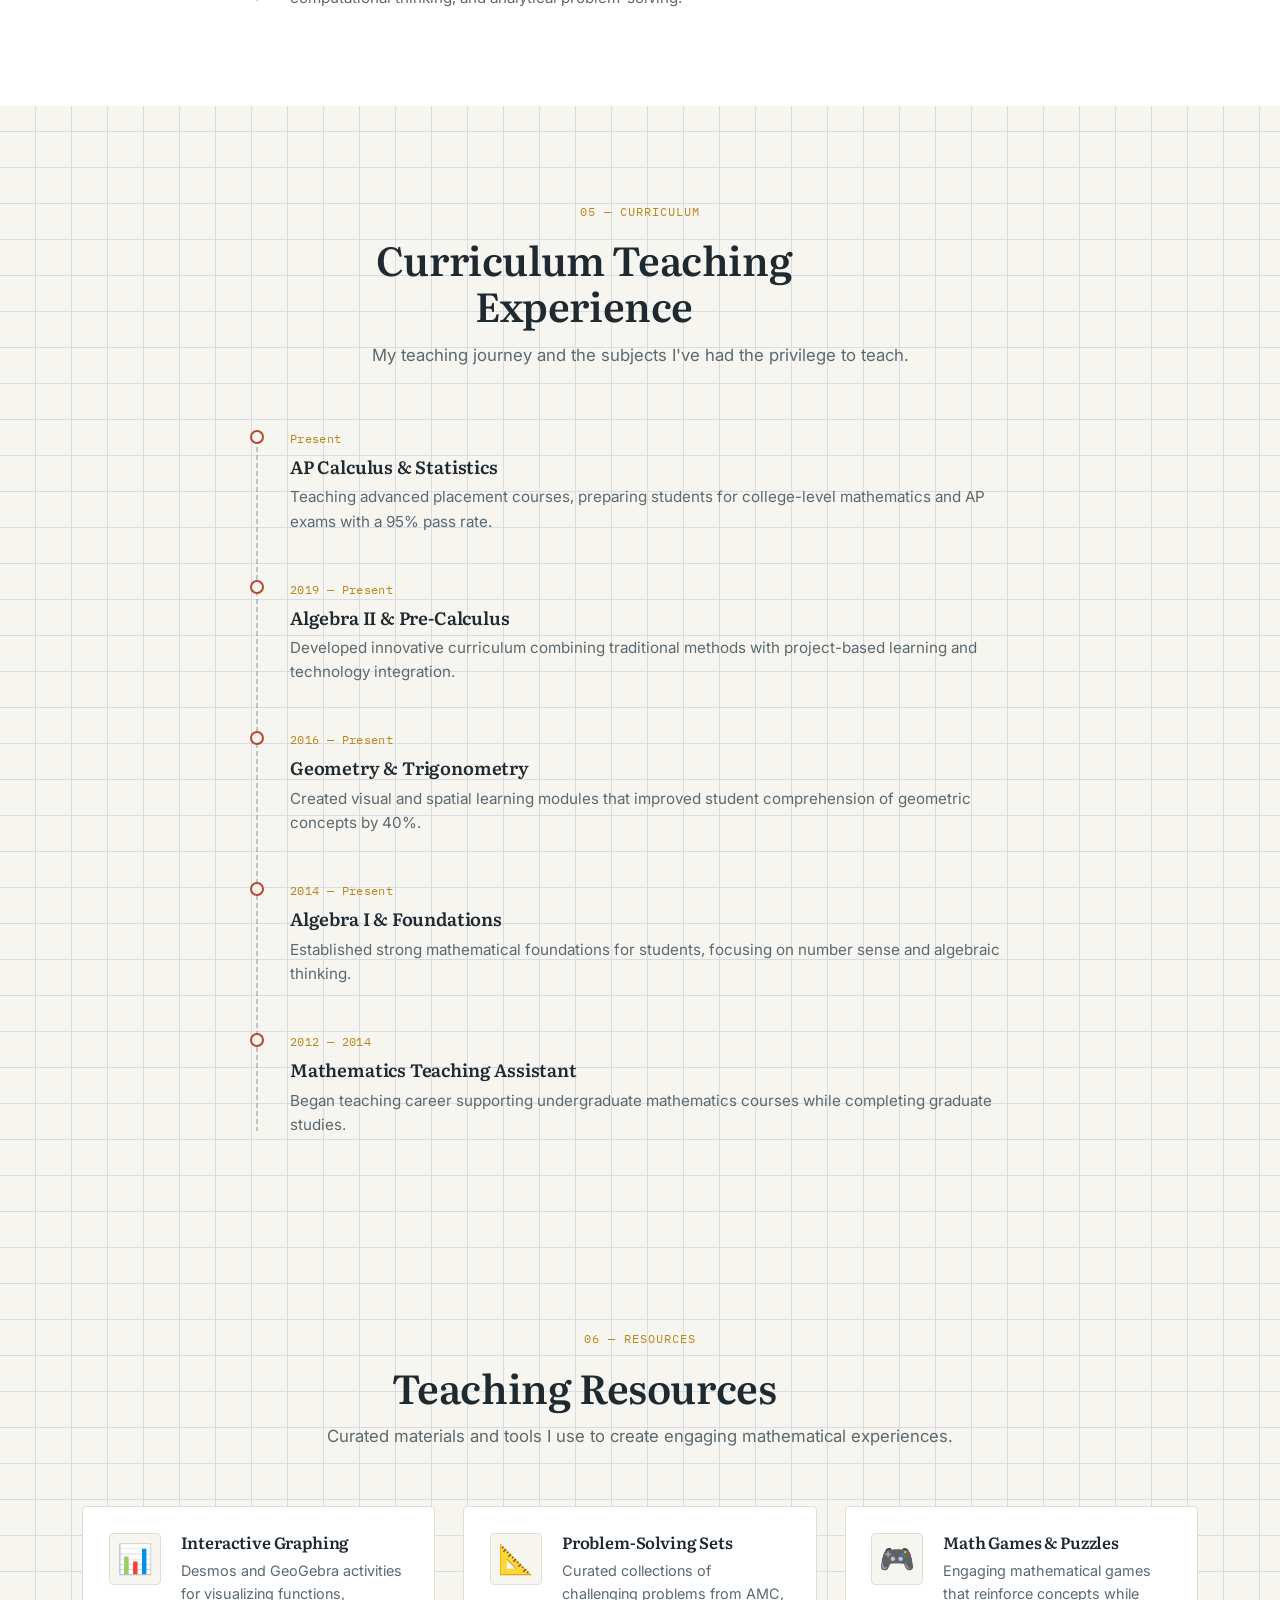
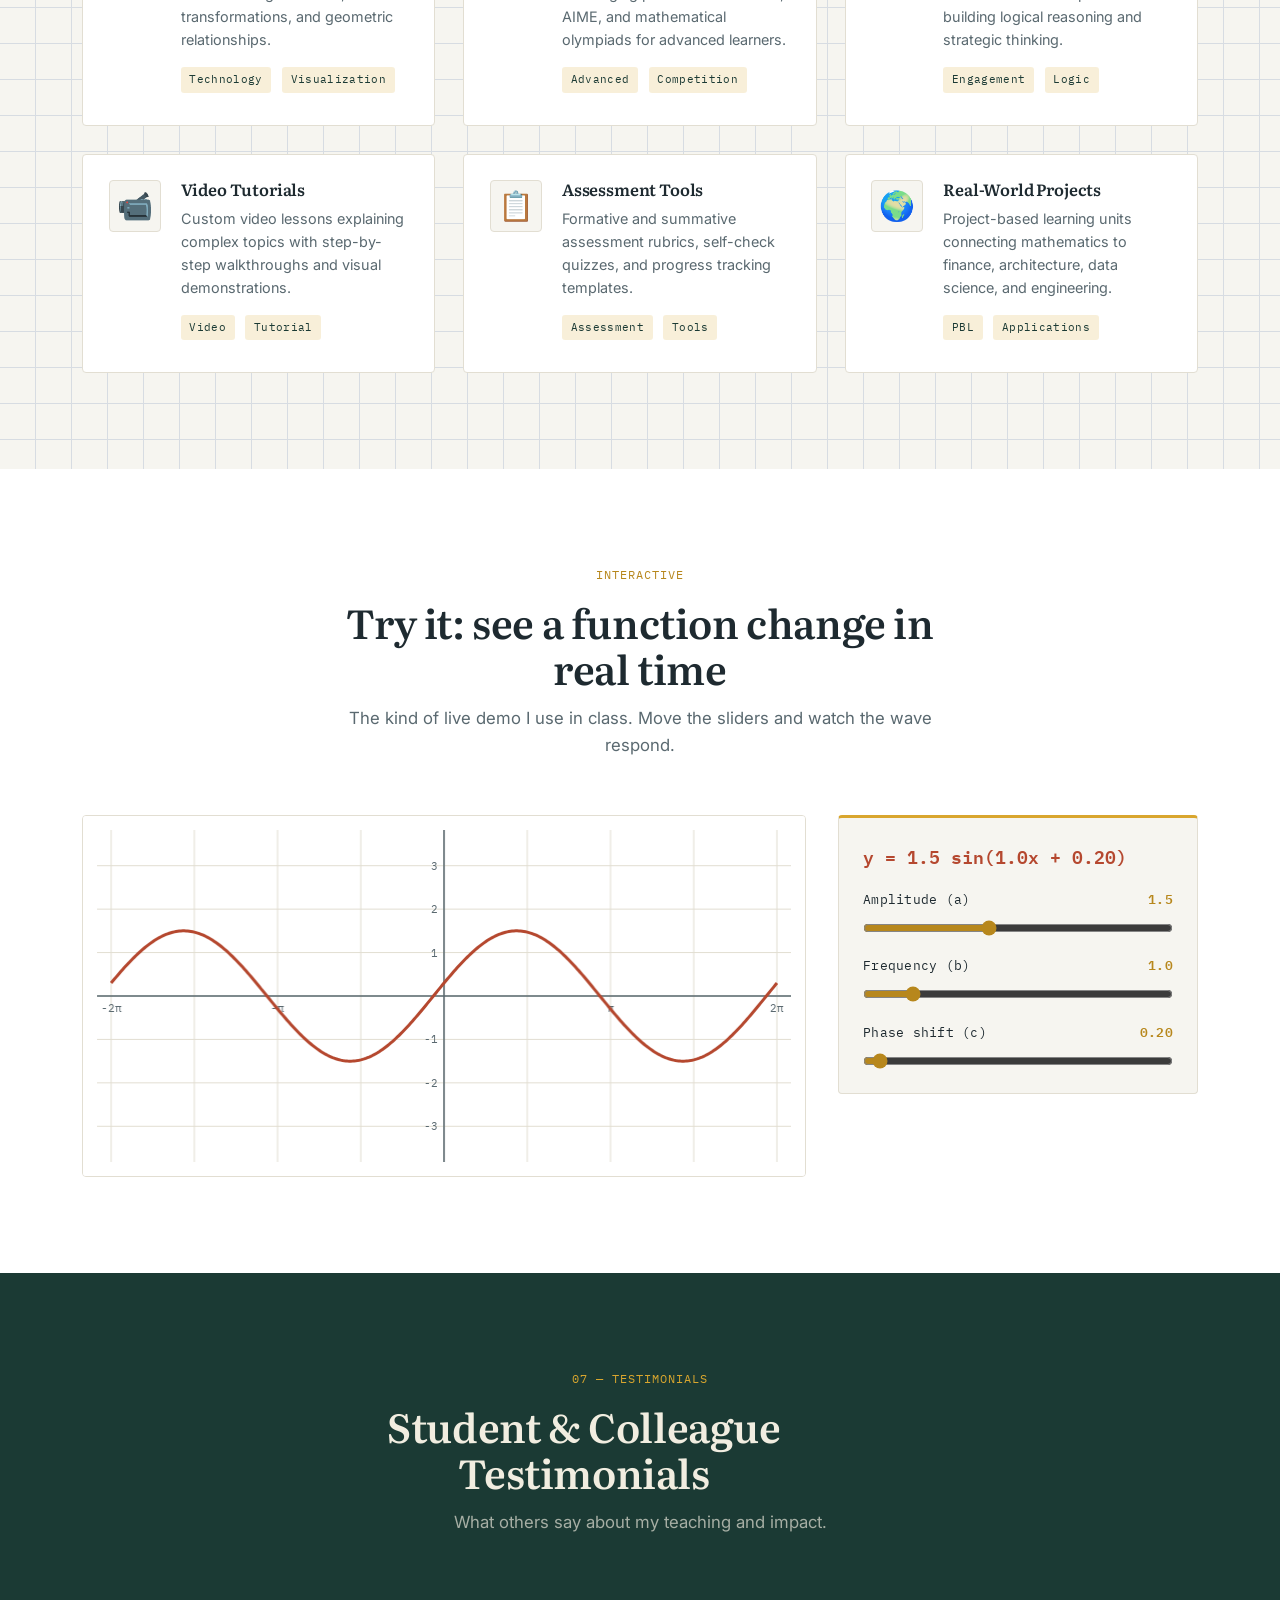
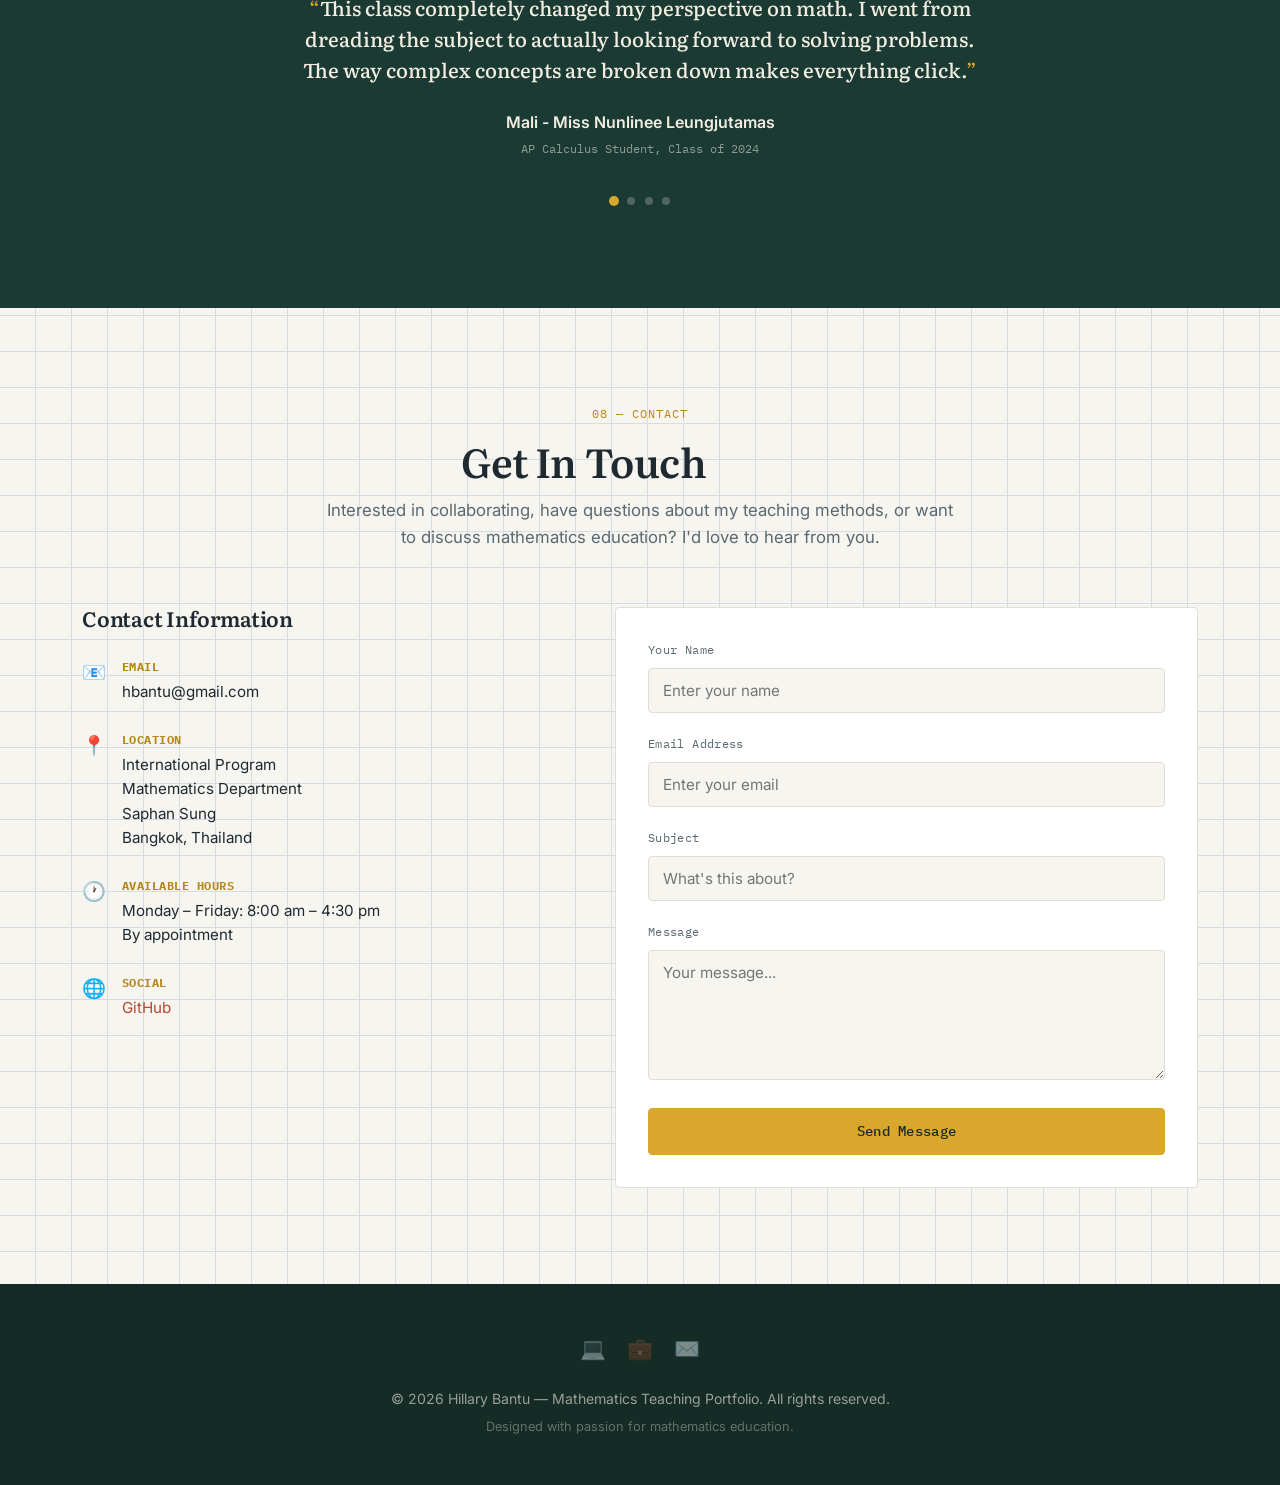
==== commit 5fe27d94: "Add education section to portfolio Add an Education link and qualifications timeline, update section" ====
--- a/index.html
+++ b/index.html
@@ -28,6 +28,7 @@
                 <li><a href="#about">About</a></li>
                 <li><a href="#philosophy">Philosophy</a></li>
                 <li><a href="#experience">Experience</a></li>
+                <li><a href="#education">Education</a></li>
                 <li><a href="#curriculum">Curriculum</a></li>
                 <li><a href="#resources">Resources</a></li>
 				<li><a href="#tryit">Try It</a></li>
@@ -220,11 +221,53 @@
         </div>
     </section>
 
+    <!-- Education Section -->
+    <section id="education" class="curriculum curriculum-alt">
+        <div class="container">
+            <div class="section-header fade-in">
+                <p class="eyebrow">04 — Education</p>
+                <h2>Educational Qualifications</h2>
+            </div>
+
+            <div class="timeline">
+                <div class="timeline-item fade-in">
+                    <div class="timeline-dot"></div>
+                    <div class="timeline-content">
+                        <span class="year">Currently Pursuing</span>
+                        <h3>Postgraduate Certificate in Education (PGCE)</h3>
+                        <p class="institution">University of Huddersfield, United Kingdom</p>
+                        <p>Currently undertaking postgraduate teacher training, developing advanced competencies in pedagogical practice, curriculum delivery, assessment strategies, inclusive education, and classroom management.</p>
+                    </div>
+                </div>
+
+                <div class="timeline-item fade-in">
+                    <div class="timeline-dot"></div>
+                    <div class="timeline-content">
+                        <span class="year">December 2016</span>
+                        <h3>Bachelor of Education (Mathematics)</h3>
+                        <p class="institution">Kyambogo University, Kampala, Uganda</p>
+                        <p>Specialised in Mathematics education, with training in curriculum planning, mathematical instruction, assessment, and effective teaching methodologies.</p>
+                    </div>
+                </div>
+
+                <div class="timeline-item fade-in">
+                    <div class="timeline-dot"></div>
+                    <div class="timeline-content">
+                        <span class="year">January 2013</span>
+                        <h3>Bachelor of Science in Computer Science</h3>
+                        <p class="institution">Makerere University, Kampala, Uganda</p>
+                        <p>Developed a strong foundation in computer science, programming, software development, computational thinking, and analytical problem-solving.</p>
+                    </div>
+                </div>
+            </div>
+        </div>
+    </section>
+
     <!-- Curriculum Section -->
-    <section id="curriculum" class="curriculum curriculum-alt">
-        <div class="container">
-            <div class="section-header fade-in">
-                <p class="eyebrow">04 — Curriculum</p>
+    <section id="curriculum" class="curriculum">
+        <div class="container">
+            <div class="section-header fade-in">
+                <p class="eyebrow">05 — Curriculum</p>
                 <h2>Curriculum Teaching Experience</h2>
                 <p>My teaching journey and the subjects I've had the privilege to teach.</p>
             </div>
@@ -282,7 +325,7 @@
     <section id="resources" class="resources">
         <div class="container">
             <div class="section-header fade-in">
-                <p class="eyebrow">05 — Resources</p>
+                <p class="eyebrow">06 — Resources</p>
                 <h2>Teaching Resources</h2>
                 <p>Curated materials and tools I use to create engaging mathematical experiences.</p>
             </div>
@@ -388,7 +431,7 @@
     <section id="testimonials" class="testimonials">
         <div class="container">
             <div class="section-header fade-in">
-                <p class="eyebrow">06 — Testimonials</p>
+                <p class="eyebrow">07 — Testimonials</p>
                 <h2>Student &amp; Colleague Testimonials</h2>
                 <p>What others say about my teaching and impact.</p>
             </div>
@@ -432,7 +475,7 @@
     <section id="contact" class="contact">
         <div class="container">
             <div class="section-header fade-in">
-                <p class="eyebrow">07 — Contact</p>
+                <p class="eyebrow">08 — Contact</p>
                 <h2>Get In Touch</h2>
                 <p>Interested in collaborating, have questions about my teaching methods, or want to discuss mathematics education? I'd love to hear from you.</p>
             </div>
--- a/css/style.css
+++ b/css/style.css
@@ -373,13 +373,28 @@
 }
 
 .img-placeholder {
-  aspect-ratio: 1;
+  position: relative;
+  width: 100%;
+  max-width: 380px;
+  margin: 0 auto;
+  padding: 12px;
   background-color: var(--card-bg);
-  border: 1px solid var(--border);
-  border-radius: var(--radius);
-  display: flex;
-  align-items: center;
-  justify-content: center;
+  border: 2px solid var(--gold);
+  border-radius: 8px;
+  box-shadow: 0 12px 28px rgba(20, 43, 38, 0.15);
+}
+
+/* Chalkboard-green mat around the portrait */
+.img-placeholder img {
+  display: block;
+  width: 100%;
+  height: auto;
+  aspect-ratio: 4 / 5;
+  object-fit: cover;
+  object-position: center top;
+  border-radius: 4px;
+  border: 6px solid var(--chalkboard);
+  background: #fff;
 }
 
 .compass-icon { width: 55%; }
@@ -490,6 +505,11 @@
 }
 .timeline-content h3 { margin: 0.4rem 0 0.5rem; font-size: 1.12rem; }
 .timeline-content p { font-size: 0.95rem; }
+.timeline-content .institution {
+  font-weight: 600;
+  color: var(--ink);
+  margin-bottom: 0.5rem;
+}
 
 /* ==========================================================================
    Resources
@@ -734,7 +754,7 @@
    ========================================================================== */
 @media (max-width: 900px) {
   .about-grid { grid-template-columns: 1fr; gap: 2.5rem; }
-  .img-placeholder { max-width: 280px; margin: 0 auto; }
+  .img-placeholder { max-width: 300px; }
   .contact-grid { grid-template-columns: 1fr; }
   .hero-plot { opacity: 0.35; width: 90vw; right: 5%; }
 }
